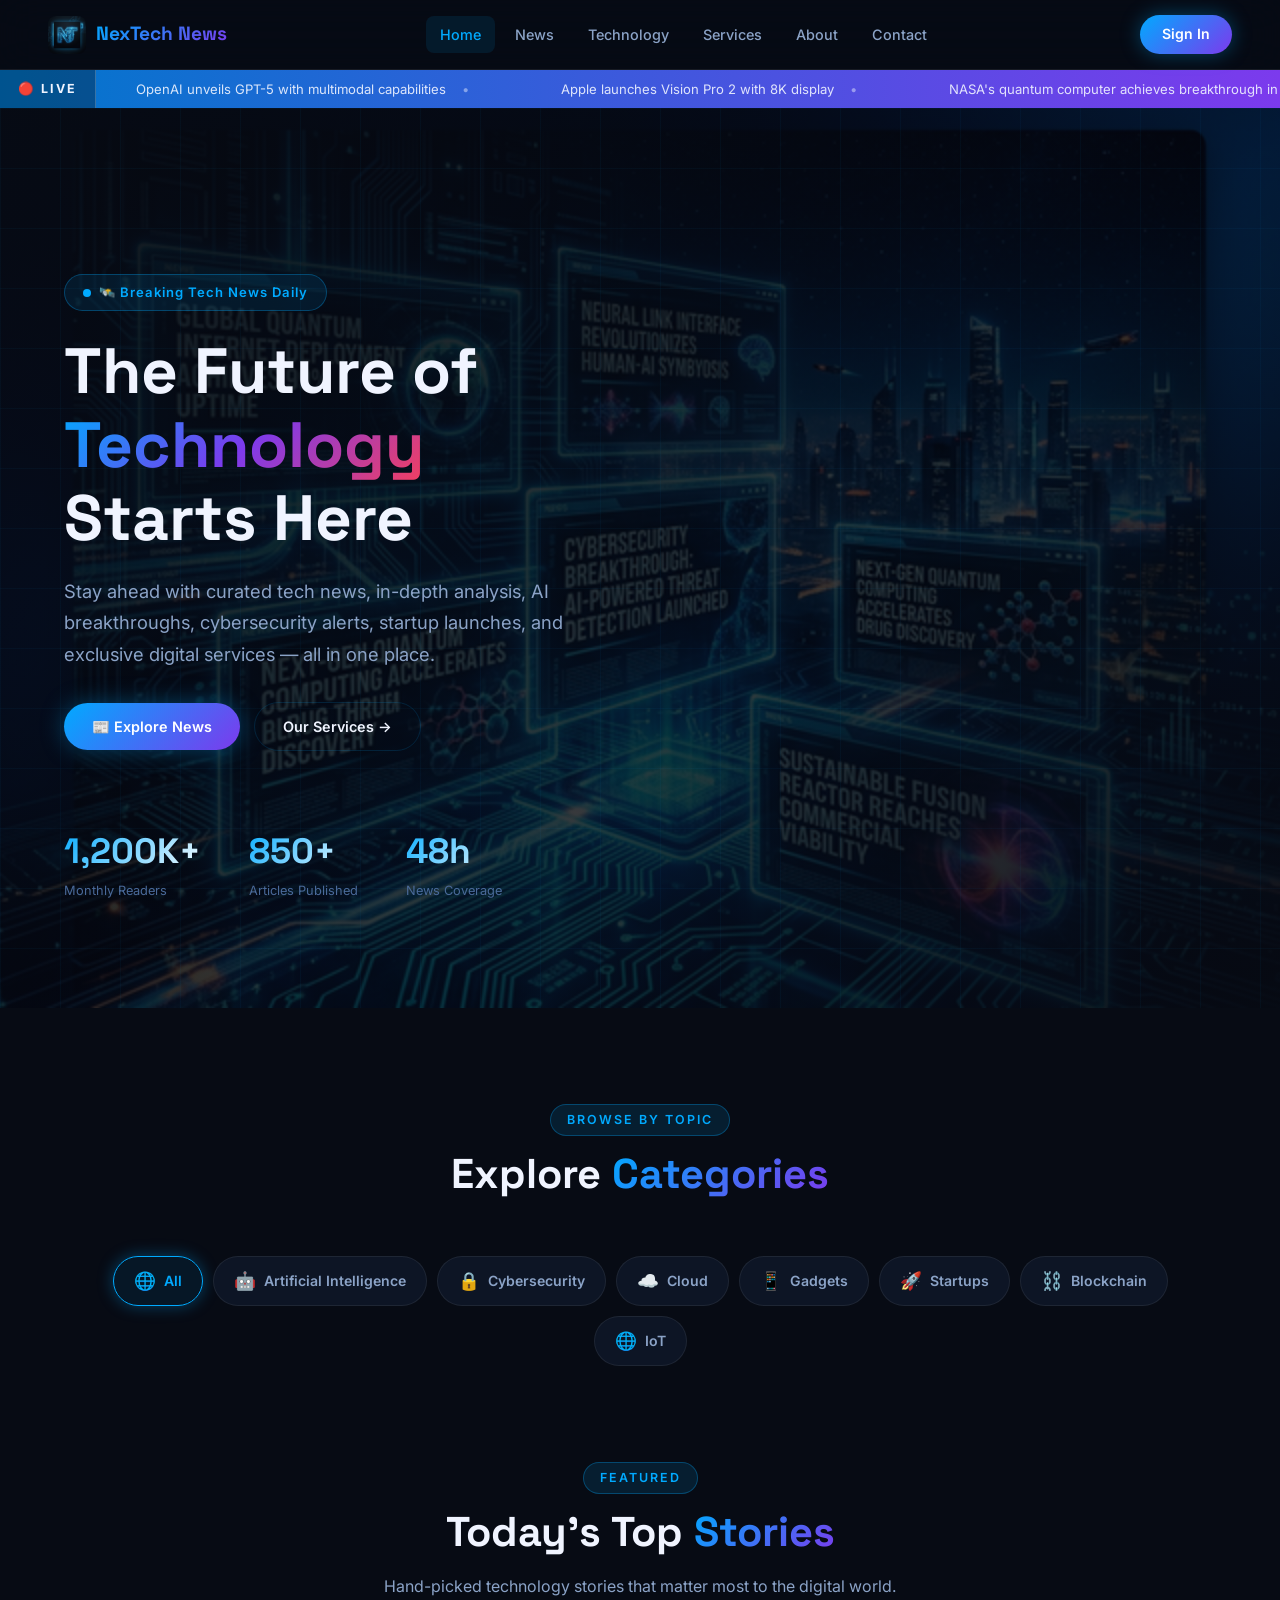
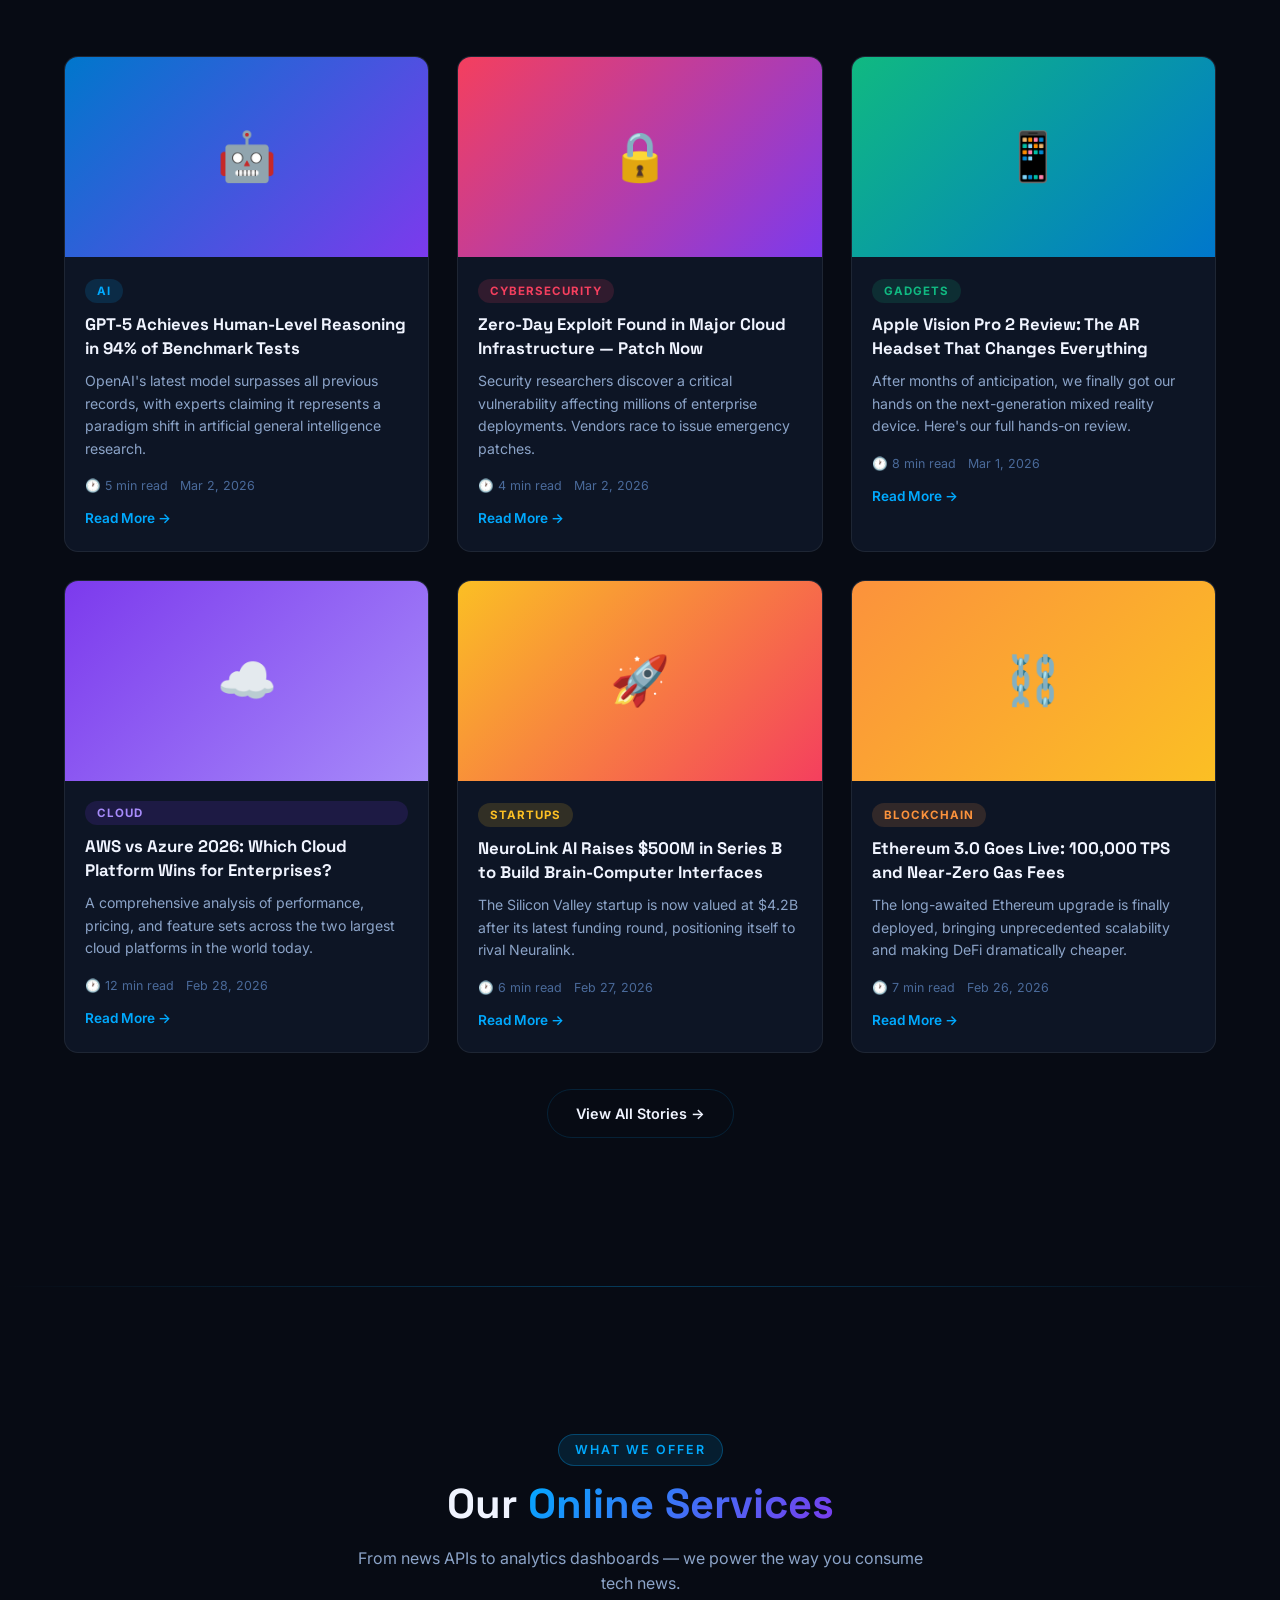
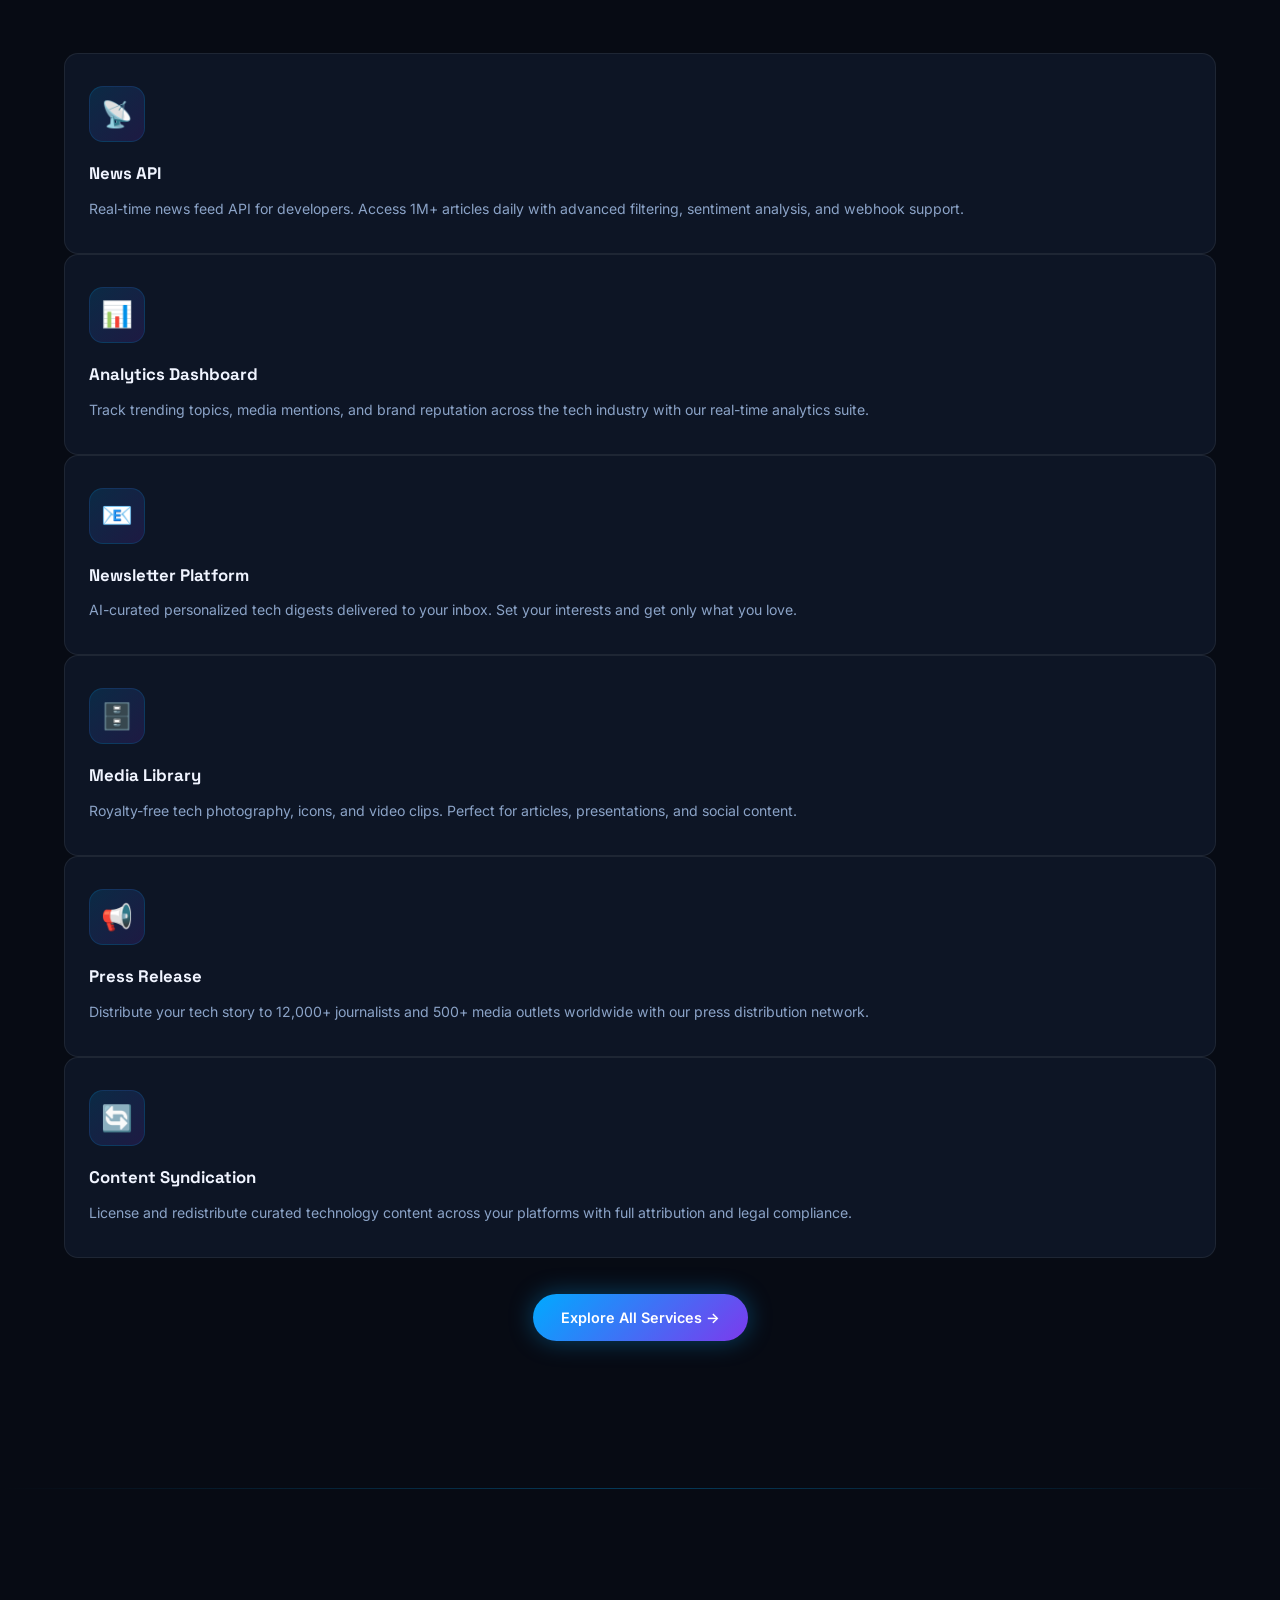
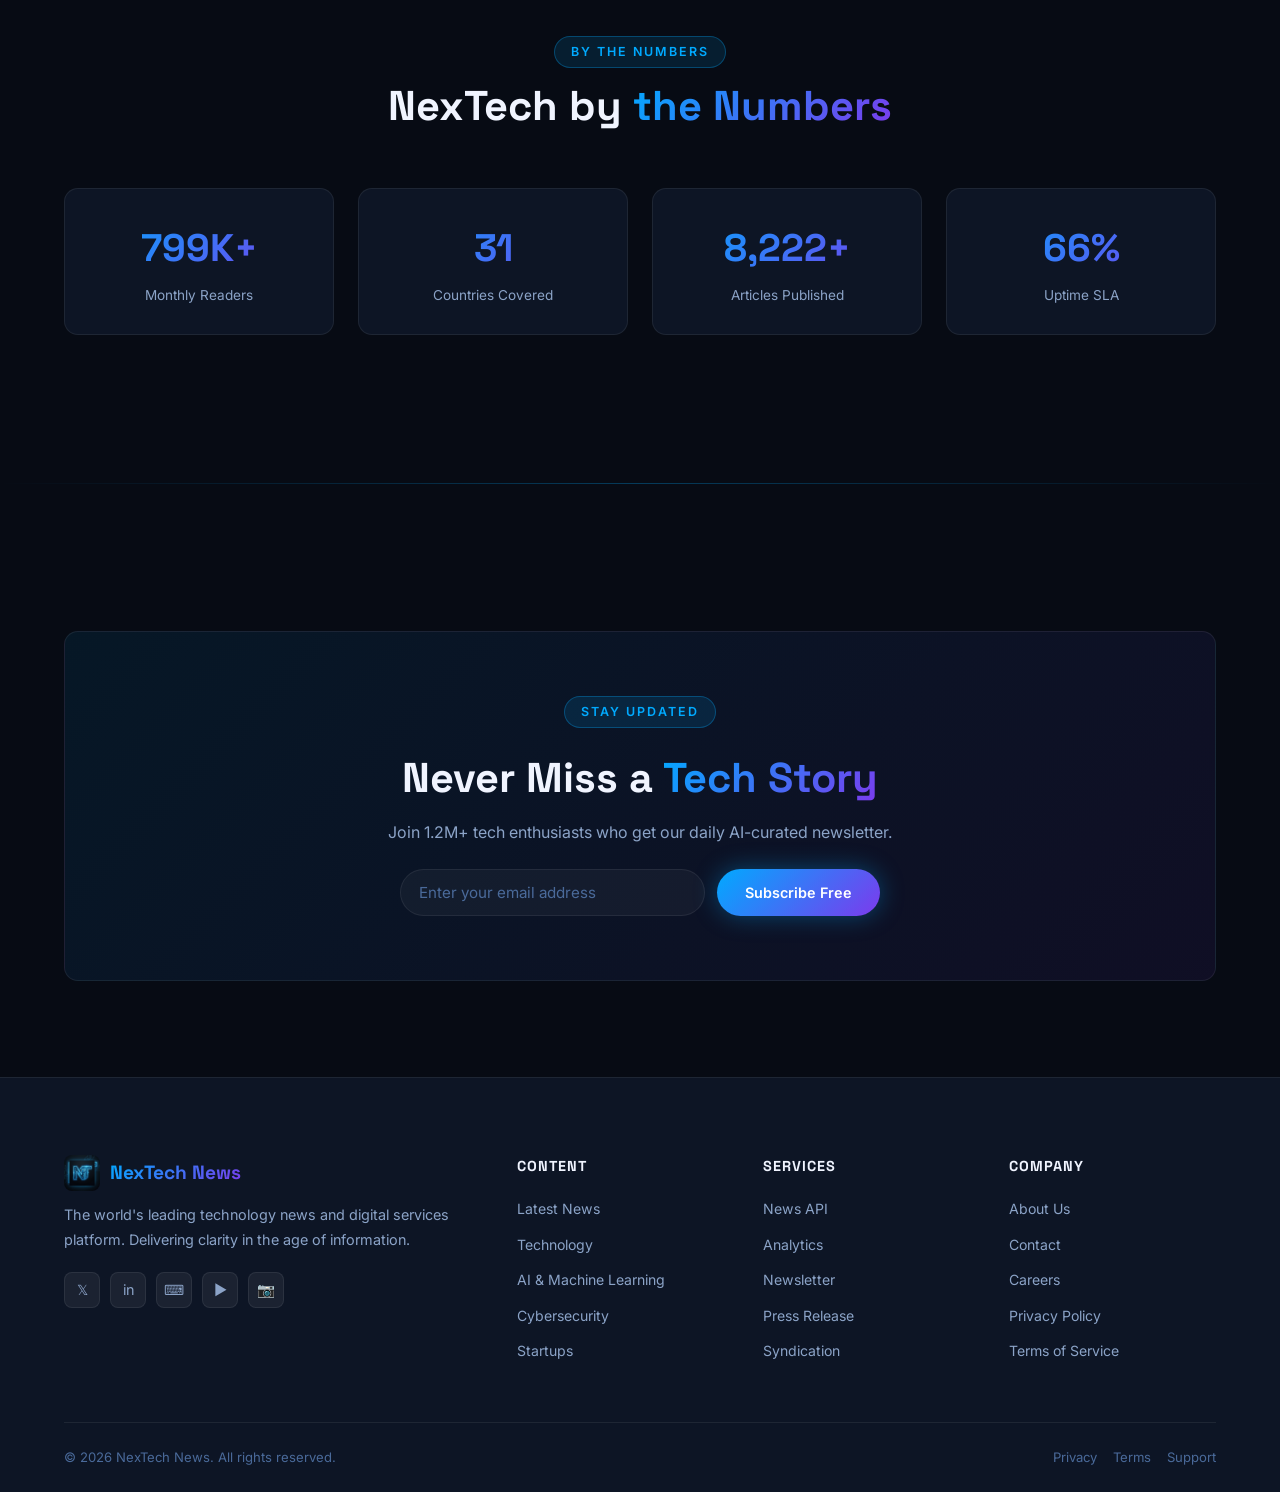
==== index.html @ 1996da51 "Add files via upload" ====
<!DOCTYPE html>
<html lang="en">
<head>
  <meta charset="UTF-8" />
  <meta name="viewport" content="width=device-width, initial-scale=1.0, minimum-scale=1.0" />
  <meta name="description" content="NexTech News - Your gateway to the latest technology news, innovations, AI, cybersecurity, gadgets & online services." />
  <title>NexTech News - Technology Online Services</title>
  <link rel="stylesheet" href="css/style.css" />
  <link rel="stylesheet" href="css/responsive.css" />
</head>
<body>

<!-- Preloader -->
<div id="preloader">
  <img src="images/logo.png" alt="NexTech" class="preloader-logo" />
  <div class="preloader-bar-wrap"><div class="preloader-bar"></div></div>
  <p class="preloader-text">Loading NexTech</p>
</div>

<!-- Navbar -->
<nav class="navbar" id="navbar">
  <a href="index.html" class="nav-logo">
    <img src="images/logo.png" alt="NexTech Logo" />
    <span class="nav-logo-text">NexTech News</span>
  </a>
  <div class="nav-links">
    <a href="index.html" class="active">Home</a>
    <a href="news.html">News</a>
    <a href="tech.html">Technology</a>
    <a href="services.html">Services</a>
    <a href="about.html">About</a>
    <a href="contact.html">Contact</a>
  </div>
  <div class="nav-actions">
    <a href="login.html" class="btn-nav-login">Sign In</a>
    <button class="nav-hamburger" id="hamburger" aria-label="Menu">
      <span></span><span></span><span></span>
    </button>
  </div>
</nav>

<!-- Mobile Nav -->
<div class="nav-mobile" id="mobileNav">
  <a href="index.html">🏠 Home</a>
  <a href="news.html">📰 News</a>
  <a href="tech.html">💻 Technology</a>
  <a href="services.html">⚙️ Services</a>
  <a href="about.html">👥 About</a>
  <a href="contact.html">✉️ Contact</a>
  <a href="login.html" class="btn-nav-login">Sign In</a>
</div>

<!-- Breaking News Ticker -->
<div class="ticker-wrap">
  <div class="ticker-label">🔴 LIVE</div>
  <div class="ticker-track">
    <span class="ticker-item">OpenAI unveils GPT-5 with multimodal capabilities <span>•</span></span>
    <span class="ticker-item">Apple launches Vision Pro 2 with 8K display <span>•</span></span>
    <span class="ticker-item">NASA's quantum computer achieves breakthrough in space navigation <span>•</span></span>
    <span class="ticker-item">Tesla announces solar-powered charging network across 50 countries <span>•</span></span>
    <span class="ticker-item">Meta's AR glasses to launch Q4 2026 — featuring real-time translation <span>•</span></span>
    <span class="ticker-item">Cybersecurity alert: Major cloud provider patches critical zero-day vulnerability <span>•</span></span>
    <span class="ticker-item">Google DeepMind's AlphaFold 3 maps 200M protein structures <span>•</span></span>
  </div>
</div>

<!-- Hero Section -->
<section class="hero">
  <div class="hero-bg"></div>
  <div class="hero-overlay"></div>
  <div class="hero-grid-lines"></div>
  <div class="hero-content">
    <div class="hero-badge">🛰️ Breaking Tech News Daily</div>
    <h1 class="hero-title">
      The Future of <span class="gradient-text">Technology</span><br/>Starts Here
    </h1>
    <p class="hero-desc">
      Stay ahead with curated tech news, in-depth analysis, AI breakthroughs, cybersecurity alerts, startup launches, and exclusive digital services — all in one place.
    </p>
    <div class="hero-actions">
      <a href="news.html" class="btn btn-primary">📰 Explore News</a>
      <a href="services.html" class="btn btn-outline">Our Services →</a>
    </div>
    <div class="hero-stats">
      <div class="hero-stat">
        <div class="hero-stat-num" data-count="1200" data-suffix="K+">0</div>
        <div class="hero-stat-label">Monthly Readers</div>
      </div>
      <div class="hero-stat">
        <div class="hero-stat-num" data-count="850" data-suffix="+">0</div>
        <div class="hero-stat-label">Articles Published</div>
      </div>
      <div class="hero-stat">
        <div class="hero-stat-num" data-count="48" data-suffix="h">0</div>
        <div class="hero-stat-label">News Coverage</div>
      </div>
    </div>
  </div>
</section>

<!-- Categories -->
<section class="section" style="padding-bottom:0">
  <div class="section-header reveal">
    <span class="section-tag">Browse by Topic</span>
    <h2 class="section-title">Explore <span>Categories</span></h2>
  </div>
  <div class="categories-wrap reveal">
    <div class="cat-pill active" data-cat="all"><span class="cat-pill-icon">🌐</span> All</div>
    <div class="cat-pill" data-cat="ai"><span class="cat-pill-icon">🤖</span> Artificial Intelligence</div>
    <div class="cat-pill" data-cat="security"><span class="cat-pill-icon">🔒</span> Cybersecurity</div>
    <div class="cat-pill" data-cat="cloud"><span class="cat-pill-icon">☁️</span> Cloud</div>
    <div class="cat-pill" data-cat="gadgets"><span class="cat-pill-icon">📱</span> Gadgets</div>
    <div class="cat-pill" data-cat="startups"><span class="cat-pill-icon">🚀</span> Startups</div>
    <div class="cat-pill" data-cat="blockchain"><span class="cat-pill-icon">⛓️</span> Blockchain</div>
    <div class="cat-pill" data-cat="iot"><span class="cat-pill-icon">🌐</span> IoT</div>
  </div>
</section>

<!-- Featured News -->
<section class="section">
  <div class="section-header reveal">
    <span class="section-tag">Featured</span>
    <h2 class="section-title">Today's Top <span>Stories</span></h2>
    <p class="section-desc">Hand-picked technology stories that matter most to the digital world.</p>
  </div>
  <div class="grid-3 cards-grid">
    <!-- Card 1 -->
    <article class="card reveal card-item" data-category="ai">
      <div class="card-img-wrap">
        <div class="card-img" style="background: linear-gradient(135deg,#0077cc,#7c3aed); display:flex; align-items:center; justify-content:center; font-size:3rem;">🤖</div>
      </div>
      <div class="card-body">
        <span class="card-tag tag-ai">AI</span>
        <h3 class="card-title">GPT-5 Achieves Human-Level Reasoning in 94% of Benchmark Tests</h3>
        <p class="card-excerpt">OpenAI's latest model surpasses all previous records, with experts claiming it represents a paradigm shift in artificial general intelligence research.</p>
        <div class="card-meta">
          <span>🕐 5 min read</span>
          <span>Mar 2, 2026</span>
        </div>
        <a href="article.html" class="card-read-more">Read More →</a>
      </div>
    </article>
    <!-- Card 2 -->
    <article class="card reveal card-item" data-category="security">
      <div class="card-img-wrap">
        <div class="card-img" style="background: linear-gradient(135deg,#f43f5e,#7c3aed); display:flex; align-items:center; justify-content:center; font-size:3rem;">🔒</div>
      </div>
      <div class="card-body">
        <span class="card-tag tag-security">Cybersecurity</span>
        <h3 class="card-title">Zero-Day Exploit Found in Major Cloud Infrastructure — Patch Now</h3>
        <p class="card-excerpt">Security researchers discover a critical vulnerability affecting millions of enterprise deployments. Vendors race to issue emergency patches.</p>
        <div class="card-meta">
          <span>🕐 4 min read</span>
          <span>Mar 2, 2026</span>
        </div>
        <a href="article.html" class="card-read-more">Read More →</a>
      </div>
    </article>
    <!-- Card 3 -->
    <article class="card reveal card-item" data-category="gadgets">
      <div class="card-img-wrap">
        <div class="card-img" style="background: linear-gradient(135deg,#10b981,#0077cc); display:flex; align-items:center; justify-content:center; font-size:3rem;">📱</div>
      </div>
      <div class="card-body">
        <span class="card-tag tag-gadgets">Gadgets</span>
        <h3 class="card-title">Apple Vision Pro 2 Review: The AR Headset That Changes Everything</h3>
        <p class="card-excerpt">After months of anticipation, we finally got our hands on the next-generation mixed reality device. Here's our full hands-on review.</p>
        <div class="card-meta">
          <span>🕐 8 min read</span>
          <span>Mar 1, 2026</span>
        </div>
        <a href="article.html" class="card-read-more">Read More →</a>
      </div>
    </article>
    <!-- Card 4 -->
    <article class="card reveal card-item" data-category="cloud">
      <div class="card-img-wrap">
        <div class="card-img" style="background: linear-gradient(135deg,#7c3aed,#a78bfa); display:flex; align-items:center; justify-content:center; font-size:3rem;">☁️</div>
      </div>
      <div class="card-body">
        <span class="card-tag tag-cloud">Cloud</span>
        <h3 class="card-title">AWS vs Azure 2026: Which Cloud Platform Wins for Enterprises?</h3>
        <p class="card-excerpt">A comprehensive analysis of performance, pricing, and feature sets across the two largest cloud platforms in the world today.</p>
        <div class="card-meta">
          <span>🕐 12 min read</span>
          <span>Feb 28, 2026</span>
        </div>
        <a href="article.html" class="card-read-more">Read More →</a>
      </div>
    </article>
    <!-- Card 5 -->
    <article class="card reveal card-item" data-category="startups">
      <div class="card-img-wrap">
        <div class="card-img" style="background: linear-gradient(135deg,#fbbf24,#f43f5e); display:flex; align-items:center; justify-content:center; font-size:3rem;">🚀</div>
      </div>
      <div class="card-body">
        <span class="card-tag tag-startups">Startups</span>
        <h3 class="card-title">NeuroLink AI Raises $500M in Series B to Build Brain-Computer Interfaces</h3>
        <p class="card-excerpt">The Silicon Valley startup is now valued at $4.2B after its latest funding round, positioning itself to rival Neuralink.</p>
        <div class="card-meta">
          <span>🕐 6 min read</span>
          <span>Feb 27, 2026</span>
        </div>
        <a href="article.html" class="card-read-more">Read More →</a>
      </div>
    </article>
    <!-- Card 6 -->
    <article class="card reveal card-item" data-category="blockchain">
      <div class="card-img-wrap">
        <div class="card-img" style="background: linear-gradient(135deg,#fb923c,#fbbf24); display:flex; align-items:center; justify-content:center; font-size:3rem;">⛓️</div>
      </div>
      <div class="card-body">
        <span class="card-tag tag-blockchain">Blockchain</span>
        <h3 class="card-title">Ethereum 3.0 Goes Live: 100,000 TPS and Near-Zero Gas Fees</h3>
        <p class="card-excerpt">The long-awaited Ethereum upgrade is finally deployed, bringing unprecedented scalability and making DeFi dramatically cheaper.</p>
        <div class="card-meta">
          <span>🕐 7 min read</span>
          <span>Feb 26, 2026</span>
        </div>
        <a href="article.html" class="card-read-more">Read More →</a>
      </div>
    </article>
  </div>
  <div class="text-center" style="margin-top:36px">
    <a href="news.html" class="btn btn-outline">View All Stories →</a>
  </div>
</section>

<div class="divider"></div>

<!-- Services Preview -->
<section class="section">
  <div class="section-header reveal">
    <span class="section-tag">What We Offer</span>
    <h2 class="section-title">Our <span>Online Services</span></h2>
    <p class="section-desc">From news APIs to analytics dashboards — we power the way you consume tech news.</p>
  </div>
  <div class="services-grid">
    <div class="service-card reveal">
      <div class="service-icon">📡</div>
      <h3 class="service-title">News API</h3>
      <p class="service-desc">Real-time news feed API for developers. Access 1M+ articles daily with advanced filtering, sentiment analysis, and webhook support.</p>
    </div>
    <div class="service-card reveal">
      <div class="service-icon">📊</div>
      <h3 class="service-title">Analytics Dashboard</h3>
      <p class="service-desc">Track trending topics, media mentions, and brand reputation across the tech industry with our real-time analytics suite.</p>
    </div>
    <div class="service-card reveal">
      <div class="service-icon">📧</div>
      <h3 class="service-title">Newsletter Platform</h3>
      <p class="service-desc">AI-curated personalized tech digests delivered to your inbox. Set your interests and get only what you love.</p>
    </div>
    <div class="service-card reveal">
      <div class="service-icon">🗄️</div>
      <h3 class="service-title">Media Library</h3>
      <p class="service-desc">Royalty-free tech photography, icons, and video clips. Perfect for articles, presentations, and social content.</p>
    </div>
    <div class="service-card reveal">
      <div class="service-icon">📢</div>
      <h3 class="service-title">Press Release</h3>
      <p class="service-desc">Distribute your tech story to 12,000+ journalists and 500+ media outlets worldwide with our press distribution network.</p>
    </div>
    <div class="service-card reveal">
      <div class="service-icon">🔄</div>
      <h3 class="service-title">Content Syndication</h3>
      <p class="service-desc">License and redistribute curated technology content across your platforms with full attribution and legal compliance.</p>
    </div>
  </div>
  <div class="text-center" style="margin-top:36px">
    <a href="services.html" class="btn btn-primary">Explore All Services →</a>
  </div>
</section>

<div class="divider"></div>

<!-- Stats Section -->
<section class="section">
  <div class="section-header reveal">
    <span class="section-tag">By the Numbers</span>
    <h2 class="section-title">NexTech by <span>the Numbers</span></h2>
  </div>
  <div class="stats-grid">
    <div class="stat-card reveal">
      <div class="stat-num text-gradient" data-count="1200" data-suffix="K+">0</div>
      <div class="stat-label">Monthly Readers</div>
    </div>
    <div class="stat-card reveal">
      <div class="stat-num text-gradient" data-count="48" data-suffix="">0</div>
      <div class="stat-label">Countries Covered</div>
    </div>
    <div class="stat-card reveal">
      <div class="stat-num text-gradient" data-count="12500" data-suffix="+">0</div>
      <div class="stat-label">Articles Published</div>
    </div>
    <div class="stat-card reveal">
      <div class="stat-num text-gradient" data-count="99" data-suffix="%">0</div>
      <div class="stat-label">Uptime SLA</div>
    </div>
  </div>
</section>

<div class="divider"></div>

<!-- Newsletter -->
<section class="section">
  <div class="newsletter-section reveal">
    <span class="section-tag">Stay Updated</span>
    <h2 class="section-title" style="margin-top:12px">Never Miss a <span>Tech Story</span></h2>
    <p class="section-desc">Join 1.2M+ tech enthusiasts who get our daily AI-curated newsletter.</p>
    <form class="newsletter-form" id="newsletterForm">
      <input type="email" class="form-input" placeholder="Enter your email address" required />
      <button type="submit" class="btn btn-primary">Subscribe Free</button>
    </form>
  </div>
</section>

<!-- Footer -->
<footer class="footer">
  <div class="footer-top">
    <div class="footer-brand">
      <a href="index.html" class="nav-logo" style="margin-bottom:0">
        <img src="images/logo.png" alt="NexTech" style="width:36px;height:36px;border-radius:8px" />
        <span class="nav-logo-text">NexTech News</span>
      </a>
      <p>The world's leading technology news and digital services platform. Delivering clarity in the age of information.</p>
      <div class="footer-social">
        <a href="404.html" class="social-icon" title="Twitter">𝕏</a>
        <a href="404.html" class="social-icon" title="LinkedIn">in</a>
        <a href="404.html" class="social-icon" title="GitHub">⌨</a>
        <a href="404.html" class="social-icon" title="YouTube">▶</a>
        <a href="404.html" class="social-icon" title="Instagram">📷</a>
      </div>
    </div>
    <div class="footer-col">
      <h4>Content</h4>
      <ul>
        <li><a href="news.html">Latest News</a></li>
        <li><a href="tech.html">Technology</a></li>
        <li><a href="article.html">AI & Machine Learning</a></li>
        <li><a href="news.html">Cybersecurity</a></li>
        <li><a href="news.html">Startups</a></li>
      </ul>
    </div>
    <div class="footer-col">
      <h4>Services</h4>
      <ul>
        <li><a href="services.html">News API</a></li>
        <li><a href="services.html">Analytics</a></li>
        <li><a href="services.html">Newsletter</a></li>
        <li><a href="services.html">Press Release</a></li>
        <li><a href="services.html">Syndication</a></li>
      </ul>
    </div>
    <div class="footer-col">
      <h4>Company</h4>
      <ul>
        <li><a href="about.html">About Us</a></li>
        <li><a href="contact.html">Contact</a></li>
        <li><a href="404.html">Careers</a></li>
        <li><a href="404.html">Privacy Policy</a></li>
        <li><a href="404.html">Terms of Service</a></li>
      </ul>
    </div>
  </div>
  <div class="footer-bottom">
    <p>© 2026 NexTech News. All rights reserved.</p>
    <div style="display:flex;gap:16px">
      <a href="404.html">Privacy</a>
      <a href="404.html">Terms</a>
      <a href="contact.html">Support</a>
    </div>
  </div>
</footer>

<!-- Scroll to Top -->
<button id="scrollTop" aria-label="Scroll to top">↑</button>

<script src="js/main.js"></script>
</body>
</html>
---- css/style.css ----
/* =========================================
   NEWS TECHNOLOGY - Global Styles
   ========================================= */

/* Google Fonts */
@import url('https://fonts.googleapis.com/css2?family=Inter:wght@300;400;500;600;700;800;900&family=Space+Grotesk:wght@400;500;600;700&display=swap');

/* ---- CSS Variables ---- */
:root {
  --primary: #0af;
  --primary-dark: #0077cc;
  --primary-glow: rgba(0, 170, 255, 0.35);
  --secondary: #7c3aed;
  --accent: #f43f5e;
  --accent2: #10b981;
  --bg-dark: #070b14;
  --bg-card: #0d1525;
  --bg-card2: #111827;
  --border: rgba(0, 170, 255, 0.15);
  --border2: rgba(255,255,255,0.07);
  --text-primary: #f0f4ff;
  --text-secondary: #8ba3c7;
  --text-muted: #4a6a9a;
  --nav-h: 70px;
  --radius: 14px;
  --radius-sm: 8px;
  --shadow: 0 8px 32px rgba(0,0,0,0.5);
  --shadow-glow: 0 0 30px rgba(0,170,255,0.2);
  --transition: all 0.3s cubic-bezier(0.4,0,0.2,1);
  --font-main: 'Inter', sans-serif;
  --font-display: 'Space Grotesk', sans-serif;
}

/* ---- Reset & Base ---- */
*, *::before, *::after { box-sizing: border-box; margin: 0; padding: 0; }
html { scroll-behavior: smooth; font-size: 16px; }
body {
  font-family: var(--font-main);
  background: var(--bg-dark);
  color: var(--text-primary);
  line-height: 1.6;
  overflow-x: hidden;
  min-width: 320px;
}
a { color: inherit; text-decoration: none; transition: var(--transition); }
img { max-width: 100%; display: block; }
ul { list-style: none; }
button { cursor: pointer; font-family: var(--font-main); border: none; outline: none; }
input, textarea, select { font-family: var(--font-main); outline: none; }

/* ---- Preloader ---- */
#preloader {
  position: fixed; inset: 0; z-index: 9999;
  background: var(--bg-dark);
  display: flex; flex-direction: column; align-items: center; justify-content: center;
  transition: opacity 0.6s ease, visibility 0.6s ease;
}
#preloader.hidden { opacity: 0; visibility: hidden; pointer-events: none; }
.preloader-logo {
  width: 80px; height: 80px;
  margin-bottom: 24px;
  animation: preloaderPulse 1.4s ease-in-out infinite;
}
.preloader-bar-wrap {
  width: 200px; height: 3px;
  background: var(--border2);
  border-radius: 99px; overflow: hidden;
}
.preloader-bar {
  height: 100%; width: 0%;
  background: linear-gradient(90deg, var(--primary), var(--secondary));
  border-radius: 99px;
  animation: preloaderFill 1.8s ease forwards;
}
.preloader-text {
  margin-top: 16px;
  font-family: var(--font-display);
  font-size: 13px; letter-spacing: 4px;
  color: var(--text-muted);
  text-transform: uppercase;
  animation: blink 1.2s ease infinite;
}
@keyframes preloaderPulse {
  0%,100% { transform: scale(1); filter: drop-shadow(0 0 12px var(--primary)); }
  50% { transform: scale(1.08); filter: drop-shadow(0 0 28px var(--primary)); }
}
@keyframes preloaderFill {
  0% { width: 0%; } 80% { width: 100%; } 100% { width: 100%; }
}
@keyframes blink {
  0%,100% { opacity: 0.4; } 50% { opacity: 1; }
}

/* ---- Scrollbar ---- */
::-webkit-scrollbar { width: 6px; }
::-webkit-scrollbar-track { background: var(--bg-dark); }
::-webkit-scrollbar-thumb { background: var(--primary-dark); border-radius: 99px; }

/* ---- Navbar ---- */
.navbar {
  position: fixed; top: 0; left: 0; right: 0;
  height: var(--nav-h);
  display: flex; align-items: center; justify-content: space-between;
  padding: 0 clamp(16px, 4vw, 48px);
  z-index: 999;
  background: rgba(7,11,20,0.85);
  backdrop-filter: blur(20px);
  border-bottom: 1px solid var(--border2);
  transition: var(--transition);
}
.navbar.scrolled {
  background: rgba(7,11,20,0.97);
  box-shadow: 0 4px 32px rgba(0,0,0,0.5);
}
.nav-logo { display: flex; align-items: center; gap: 10px; }
.nav-logo img { width: 38px; height: 38px; border-radius: 8px; }
.nav-logo-text {
  font-family: var(--font-display);
  font-size: 1.2rem; font-weight: 700;
  background: linear-gradient(135deg, var(--primary), var(--secondary));
  -webkit-background-clip: text; -webkit-text-fill-color: transparent;
  background-clip: text;
}
.nav-links { display: flex; align-items: center; gap: 6px; }
.nav-links a {
  padding: 7px 14px;
  border-radius: var(--radius-sm);
  font-size: 0.9rem; font-weight: 500;
  color: var(--text-secondary);
  transition: var(--transition);
}
.nav-links a:hover, .nav-links a.active {
  color: var(--text-primary);
  background: rgba(0,170,255,0.1);
}
.nav-links a.active { color: var(--primary); }
.nav-actions { display: flex; align-items: center; gap: 10px; }
.btn-nav-login {
  padding: 8px 22px;
  background: linear-gradient(135deg, var(--primary), var(--secondary));
  color: #fff; border-radius: 99px;
  font-size: 0.88rem; font-weight: 600;
  transition: var(--transition);
  box-shadow: 0 0 20px var(--primary-glow);
}
.btn-nav-login:hover { transform: translateY(-2px); box-shadow: 0 4px 24px var(--primary-glow); }
.nav-hamburger {
  display: none; flex-direction: column; gap: 5px;
  background: none; padding: 6px;
  border-radius: 8px; transition: var(--transition);
}
.nav-hamburger span {
  display: block; width: 24px; height: 2px;
  background: var(--text-primary);
  border-radius: 99px; transition: var(--transition);
}
.nav-hamburger.open span:nth-child(1) { transform: translateY(7px) rotate(45deg); }
.nav-hamburger.open span:nth-child(2) { opacity: 0; transform: scaleX(0); }
.nav-hamburger.open span:nth-child(3) { transform: translateY(-7px) rotate(-45deg); }
.nav-mobile {
  display: none; position: fixed;
  top: var(--nav-h); left: 0; right: 0;
  background: rgba(7,11,20,0.98);
  backdrop-filter: blur(20px);
  padding: 20px clamp(16px, 4vw, 32px) 28px;
  border-bottom: 1px solid var(--border2);
  z-index: 998;
  flex-direction: column; gap: 4px;
  transform: translateY(-20px); opacity: 0;
  transition: var(--transition);
}
.nav-mobile.open { display: flex; transform: translateY(0); opacity: 1; }
.nav-mobile a {
  padding: 12px 14px;
  border-radius: var(--radius-sm);
  color: var(--text-secondary); font-weight: 500;
  transition: var(--transition);
}
.nav-mobile a:hover { color: var(--primary); background: rgba(0,170,255,0.08); }
.nav-mobile .btn-nav-login {
  display: inline-block; margin-top: 8px;
  text-align: center; padding: 12px;
}

/* ---- Breaking News Ticker ---- */
.ticker-wrap {
  margin-top: var(--nav-h);
  background: linear-gradient(90deg, var(--primary-dark), var(--secondary));
  overflow: hidden; display: flex; align-items: center; height: 38px;
}
.ticker-label {
  white-space: nowrap; padding: 0 18px;
  font-size: 0.78rem; font-weight: 700;
  letter-spacing: 2px; text-transform: uppercase;
  background: rgba(0,0,0,0.3);
  height: 100%; display: flex; align-items: center;
  border-right: 1px solid rgba(255,255,255,0.2);
}
.ticker-track {
  display: flex; align-items: center;
  animation: tickerScroll 40s linear infinite;
  white-space: nowrap;
}
.ticker-track:hover { animation-play-state: paused; }
.ticker-item {
  font-size: 0.82rem; padding: 0 40px;
  opacity: 0.9;
}
.ticker-item span { opacity: 0.5; margin: 0 12px; }
@keyframes tickerScroll {
  from { transform: translateX(100vw); }
  to { transform: translateX(-100%); }
}

/* ---- Sections ---- */
.section { padding: clamp(48px, 8vw, 96px) clamp(16px, 5vw, 80px); }
.section-header { text-align: center; margin-bottom: clamp(32px, 5vw, 56px); }
.section-tag {
  display: inline-block; padding: 5px 16px;
  background: rgba(0,170,255,0.12);
  border: 1px solid rgba(0,170,255,0.3);
  border-radius: 99px; font-size: 0.78rem;
  font-weight: 600; letter-spacing: 2px;
  text-transform: uppercase; color: var(--primary);
  margin-bottom: 12px;
}
.section-title {
  font-family: var(--font-display);
  font-size: clamp(1.6rem, 4vw, 2.6rem);
  font-weight: 700;
  line-height: 1.25;
  margin-bottom: 16px;
}
.section-title span {
  background: linear-gradient(135deg, var(--primary), var(--secondary));
  -webkit-background-clip: text; -webkit-text-fill-color: transparent;
  background-clip: text;
}
.section-desc { font-size: 1rem; color: var(--text-secondary); max-width: 600px; margin: 0 auto; }

/* ---- Cards ---- */
.card {
  background: var(--bg-card);
  border: 1px solid var(--border2);
  border-radius: var(--radius);
  overflow: hidden;
  transition: var(--transition);
  position: relative;
}
.card:hover {
  border-color: var(--border);
  transform: translateY(-4px);
  box-shadow: var(--shadow), var(--shadow-glow);
}
.card-img { width: 100%; height: 200px; object-fit: cover; transition: var(--transition); }
.card:hover .card-img { transform: scale(1.04); }
.card-img-wrap { overflow: hidden; }
.card-body { padding: 20px; }
.card-tag {
  display: inline-block; padding: 3px 12px;
  border-radius: 99px; font-size: 0.72rem;
  font-weight: 700; text-transform: uppercase; letter-spacing: 1px;
  margin-bottom: 10px;
}
.tag-ai { background: rgba(0,170,255,0.15); color: var(--primary); }
.tag-security { background: rgba(244,63,94,0.15); color: var(--accent); }
.tag-cloud { background: rgba(124,58,237,0.15); color: #a78bfa; }
.tag-gadgets { background: rgba(16,185,129,0.15); color: var(--accent2); }
.tag-startups { background: rgba(251,191,36,0.15); color: #fbbf24; }
.tag-blockchain { background: rgba(251,146,60,0.15); color: #fb923c; }
.tag-iot { background: rgba(34,211,238,0.15); color: #22d3ee; }
.card-title {
  font-family: var(--font-display);
  font-size: 1.05rem; font-weight: 700;
  line-height: 1.4; margin-bottom: 10px;
  color: var(--text-primary);
  transition: var(--transition);
}
.card:hover .card-title { color: var(--primary); }
.card-excerpt { font-size: 0.88rem; color: var(--text-secondary); line-height: 1.6; margin-bottom: 16px; }
.card-meta { display: flex; align-items: center; gap: 12px; font-size: 0.78rem; color: var(--text-muted); }
.card-meta img { width: 26px; height: 26px; border-radius: 50%; object-fit: cover; }
.card-read-more {
  display: inline-flex; align-items: center; gap: 6px;
  color: var(--primary); font-size: 0.85rem; font-weight: 600;
  margin-top: 12px; transition: var(--transition);
}
.card-read-more:hover { gap: 10px; }
.card-read-more svg { transition: var(--transition); }

/* ---- Grid Layouts ---- */
.grid-3 { display: grid; grid-template-columns: repeat(3, 1fr); gap: clamp(16px, 2.5vw, 28px); }
.grid-4 { display: grid; grid-template-columns: repeat(4, 1fr); gap: clamp(14px, 2vw, 24px); }
.grid-2 { display: grid; grid-template-columns: repeat(2, 1fr); gap: clamp(16px, 2.5vw, 28px); }

/* ---- Buttons ---- */
.btn {
  display: inline-flex; align-items: center; gap: 8px;
  padding: 12px 28px; border-radius: 99px;
  font-size: 0.9rem; font-weight: 600;
  transition: var(--transition);
}
.btn-primary {
  background: linear-gradient(135deg, var(--primary), var(--secondary));
  color: #fff;
  box-shadow: 0 0 24px var(--primary-glow);
}
.btn-primary:hover { transform: translateY(-3px); box-shadow: 0 6px 32px var(--primary-glow); }
.btn-outline {
  border: 1px solid var(--border);
  color: var(--text-primary);
  background: transparent;
}
.btn-outline:hover { background: rgba(0,170,255,0.08); border-color: var(--primary); }
.btn-ghost { color: var(--primary); background: transparent; padding: 8px 0; }
.btn-ghost:hover { gap: 12px; }

/* ---- Forms ---- */
.form-group { margin-bottom: 20px; position: relative; }
.form-label {
  display: block; font-size: 0.85rem; font-weight: 600;
  color: var(--text-secondary); margin-bottom: 8px;
}
.form-input {
  width: 100%; padding: 13px 18px;
  background: rgba(255,255,255,0.04);
  border: 1px solid var(--border2);
  border-radius: var(--radius-sm);
  color: var(--text-primary); font-size: 0.95rem;
  transition: var(--transition);
}
.form-input:focus {
  border-color: var(--primary);
  background: rgba(0,170,255,0.05);
  box-shadow: 0 0 0 3px var(--primary-glow);
}
.form-input::placeholder { color: var(--text-muted); }
.form-icon { position: relative; }
.form-icon .form-input { padding-left: 44px; }
.form-icon-el {
  position: absolute; left: 14px; top: 50%; transform: translateY(-50%);
  color: var(--text-muted); pointer-events: none;
}

/* ---- Hero ---- */
.hero {
  position: relative; min-height: 100vh;
  display: flex; align-items: center;
  padding: clamp(100px,15vw,160px) clamp(16px,5vw,80px) clamp(60px,8vw,100px);
  overflow: hidden;
}
.hero-bg {
  position: absolute; inset: 0;
  background-image: url('../images/hero_bg.png');
  background-size: cover; background-position: center;
  filter: brightness(0.35) saturate(1.3);
  z-index: 0;
}
.hero-overlay {
  position: absolute; inset: 0; z-index: 1;
  background: linear-gradient(135deg, rgba(7,11,20,0.9) 0%, rgba(7,11,20,0.4) 60%, rgba(7,11,20,0.9) 100%);
}
.hero-grid-lines {
  position: absolute; inset: 0; z-index: 1;
  background-image:
    linear-gradient(rgba(0,170,255,0.04) 1px, transparent 1px),
    linear-gradient(90deg, rgba(0,170,255,0.04) 1px, transparent 1px);
  background-size: 60px 60px;
}
.hero-content { position: relative; z-index: 2; max-width: 720px; }
.hero-badge {
  display: inline-flex; align-items: center; gap: 8px;
  padding: 7px 18px; margin-bottom: 24px;
  background: rgba(0,170,255,0.1);
  border: 1px solid rgba(0,170,255,0.3);
  border-radius: 99px; font-size: 0.82rem; font-weight: 600;
  color: var(--primary); letter-spacing: 1px;
}
.hero-badge::before {
  content: ''; display: block; width: 8px; height: 8px;
  background: var(--primary); border-radius: 50%;
  animation: livePulse 1.5s ease infinite;
}
@keyframes livePulse {
  0%,100% { transform: scale(1); opacity: 1; }
  50% { transform: scale(1.5); opacity: 0.6; }
}
.hero-title {
  font-family: var(--font-display);
  font-size: clamp(2rem, 6vw, 4rem);
  font-weight: 800; line-height: 1.15;
  margin-bottom: 20px;
}
.hero-title .gradient-text {
  background: linear-gradient(135deg, var(--primary), var(--secondary), var(--accent));
  -webkit-background-clip: text; -webkit-text-fill-color: transparent;
  background-clip: text;
}
.hero-desc {
  font-size: clamp(0.95rem, 2vw, 1.15rem);
  color: var(--text-secondary); line-height: 1.7;
  margin-bottom: 32px; max-width: 560px;
}
.hero-actions { display: flex; align-items: center; gap: 14px; flex-wrap: wrap; }
.hero-stats {
  display: flex; gap: clamp(20px, 4vw, 48px);
  margin-top: clamp(40px, 6vw, 72px);
  flex-wrap: wrap;
}
.hero-stat-num {
  font-family: var(--font-display);
  font-size: clamp(1.5rem, 3vw, 2.2rem);
  font-weight: 800;
  background: linear-gradient(135deg, var(--primary), #fff);
  -webkit-background-clip: text; -webkit-text-fill-color: transparent;
  background-clip: text;
}
.hero-stat-label { font-size: 0.8rem; color: var(--text-muted); margin-top: 2px; }

/* ---- Category Pills ---- */
.categories-wrap { display: flex; gap: 10px; flex-wrap: wrap; justify-content: center; }
.cat-pill {
  display: flex; align-items: center; gap: 8px;
  padding: 10px 20px;
  background: var(--bg-card);
  border: 1px solid var(--border2);
  border-radius: 99px;
  font-size: 0.88rem; font-weight: 600;
  color: var(--text-secondary);
  transition: var(--transition); cursor: pointer;
}
.cat-pill:hover, .cat-pill.active {
  border-color: var(--primary);
  color: var(--primary);
  background: rgba(0,170,255,0.08);
  box-shadow: 0 0 16px var(--primary-glow);
}
.cat-pill-icon { font-size: 1.1rem; }

/* ---- Newsletter ---- */
.newsletter-section {
  background: linear-gradient(135deg, rgba(0,170,255,0.08), rgba(124,58,237,0.08));
  border: 1px solid var(--border2);
  border-radius: var(--radius);
  padding: clamp(32px, 5vw, 64px);
  text-align: center;
}
.newsletter-form {
  display: flex; gap: 12px; max-width: 480px; margin: 24px auto 0;
}
.newsletter-form .form-input { border-radius: 99px; flex: 1; }
.newsletter-form .btn { white-space: nowrap; }

/* ---- Footer ---- */
.footer {
  background: var(--bg-card);
  border-top: 1px solid var(--border2);
  padding: clamp(40px,6vw,80px) clamp(16px,5vw,80px) 24px;
}
.footer-top {
  display: grid;
  grid-template-columns: 2fr 1fr 1fr 1fr;
  gap: clamp(24px, 3vw, 48px);
  margin-bottom: 48px;
}
.footer-brand p { color: var(--text-secondary); font-size: 0.9rem; line-height: 1.7; margin: 12px 0 20px; }
.footer-social { display: flex; gap: 10px; }
.social-icon {
  width: 36px; height: 36px; border-radius: 8px;
  background: rgba(255,255,255,0.06);
  border: 1px solid var(--border2);
  display: flex; align-items: center; justify-content: center;
  font-size: 0.9rem; transition: var(--transition);
  color: var(--text-secondary);
}
.social-icon:hover { background: rgba(0,170,255,0.15); border-color: var(--primary); color: var(--primary); }
.footer-col h4 {
  font-family: var(--font-display);
  font-size: 0.9rem; font-weight: 700;
  color: var(--text-primary); margin-bottom: 18px;
  text-transform: uppercase; letter-spacing: 1px;
}
.footer-col ul li { margin-bottom: 10px; }
.footer-col ul li a { font-size: 0.88rem; color: var(--text-secondary); }
.footer-col ul li a:hover { color: var(--primary); padding-left: 4px; }
.footer-bottom {
  border-top: 1px solid var(--border2);
  padding-top: 24px;
  display: flex; justify-content: space-between; align-items: center;
  flex-wrap: wrap; gap: 12px;
  font-size: 0.82rem; color: var(--text-muted);
}
.footer-bottom a { color: var(--text-muted); }
.footer-bottom a:hover { color: var(--primary); }

/* ---- Scroll to Top ---- */
#scrollTop {
  position: fixed; bottom: 24px; right: 24px;
  width: 44px; height: 44px; border-radius: 50%;
  background: linear-gradient(135deg, var(--primary), var(--secondary));
  border: none; cursor: pointer;
  display: flex; align-items: center; justify-content: center;
  box-shadow: 0 4px 20px var(--primary-glow);
  opacity: 0; transform: translateY(20px);
  transition: var(--transition); z-index: 500;
  color: #fff;
}
#scrollTop.visible { opacity: 1; transform: translateY(0); }
#scrollTop:hover { transform: translateY(-4px); }

/* ---- Reveal animation ---- */
.reveal {
  opacity: 0; transform: translateY(30px);
  transition: opacity 0.7s ease, transform 0.7s ease;
}
.reveal.visible { opacity: 1; transform: translateY(0); }
.reveal-left { opacity: 0; transform: translateX(-30px); transition: opacity 0.7s ease, transform 0.7s ease; }
.reveal-left.visible { opacity: 1; transform: translateX(0); }
.reveal-right { opacity: 0; transform: translateX(30px); transition: opacity 0.7s ease, transform 0.7s ease; }
.reveal-right.visible { opacity: 1; transform: translateX(0); }

/* ---- Utility ---- */
.container { max-width: 1200px; margin: 0 auto; }
.text-gradient {
  background: linear-gradient(135deg, var(--primary), var(--secondary));
  -webkit-background-clip: text; -webkit-text-fill-color: transparent; background-clip: text;
}
.text-center { text-align: center; }
.mt-auto { margin-top: auto; }
.page-header {
  padding: calc(var(--nav-h) + 60px) clamp(16px,5vw,80px) clamp(32px,4vw,56px);
  text-align: center;
  background: radial-gradient(ellipse 80% 50% at 50% 0%, rgba(0,170,255,0.12), transparent);
  border-bottom: 1px solid var(--border2);
}
.page-header h1 {
  font-family: var(--font-display);
  font-size: clamp(1.8rem, 4vw, 3rem);
  font-weight: 800; margin-bottom: 14px;
}
.page-header p { color: var(--text-secondary); font-size: 1.05rem; max-width: 600px; margin: 0 auto; }

/* ---- Stats Counter ---- */
.stats-grid {
  display: grid; grid-template-columns: repeat(4, 1fr);
  gap: clamp(16px, 2vw, 24px);
}
.stat-card {
  background: var(--bg-card);
  border: 1px solid var(--border2);
  border-radius: var(--radius);
  padding: 28px 20px; text-align: center;
  transition: var(--transition);
}
.stat-card:hover { border-color: var(--border); box-shadow: var(--shadow-glow); }
.stat-num {
  font-family: var(--font-display);
  font-size: clamp(1.8rem, 3vw, 2.6rem);
  font-weight: 800;
}
.stat-label { font-size: 0.85rem; color: var(--text-secondary); margin-top: 6px; }

/* ---- Tabs / Filters ---- */
.filter-tabs { display: flex; gap: 8px; flex-wrap: wrap; margin-bottom: 32px; }
.filter-tab {
  padding: 8px 20px; border-radius: 99px;
  background: var(--bg-card);
  border: 1px solid var(--border2);
  font-size: 0.85rem; font-weight: 600;
  color: var(--text-secondary); cursor: pointer;
  transition: var(--transition);
}
.filter-tab.active, .filter-tab:hover {
  background: rgba(0,170,255,0.12);
  border-color: var(--primary); color: var(--primary);
}

/* ---- Sidebar ---- */
.sidebar-widget {
  background: var(--bg-card);
  border: 1px solid var(--border2);
  border-radius: var(--radius);
  padding: 24px; margin-bottom: 24px;
}
.sidebar-widget h3 {
  font-family: var(--font-display);
  font-size: 1rem; font-weight: 700;
  margin-bottom: 18px; color: var(--text-primary);
  padding-bottom: 12px; border-bottom: 1px solid var(--border2);
}
.tag-cloud { display: flex; flex-wrap: wrap; gap: 8px; }
.tag-pill {
  padding: 5px 14px; border-radius: 99px;
  background: rgba(255,255,255,0.05);
  border: 1px solid var(--border2);
  font-size: 0.8rem; color: var(--text-secondary);
  cursor: pointer; transition: var(--transition);
}
.tag-pill:hover { background: rgba(0,170,255,0.1); border-color: var(--primary); color: var(--primary); }
.trending-item {
  display: flex; align-items: flex-start; gap: 14px;
  padding: 12px 0; border-bottom: 1px solid var(--border2);
}
.trending-item:last-child { border-bottom: none; }
.trending-num {
  font-family: var(--font-display);
  font-size: 1.4rem; font-weight: 800;
  color: var(--border); line-height: 1;
  min-width: 28px;
}
.trending-title { font-size: 0.88rem; font-weight: 600; line-height: 1.4; color: var(--text-primary); }
.trending-title:hover { color: var(--primary); }
.trending-date { font-size: 0.76rem; color: var(--text-muted); margin-top: 4px; }

/* ---- Accordion / FAQ ---- */
.accordion-item {
  border: 1px solid var(--border2);
  border-radius: var(--radius-sm);
  margin-bottom: 10px; overflow: hidden;
}
.accordion-header {
  width: 100%; display: flex; justify-content: space-between; align-items: center;
  padding: 16px 20px; background: var(--bg-card);
  font-size: 0.95rem; font-weight: 600;
  color: var(--text-primary); cursor: pointer;
  transition: var(--transition); text-align: left;
}
.accordion-header:hover { background: rgba(0,170,255,0.05); color: var(--primary); }
.accordion-header.open { color: var(--primary); background: rgba(0,170,255,0.07); }
.accordion-icon { transition: var(--transition); font-size: 1.2rem; }
.accordion-header.open .accordion-icon { transform: rotate(45deg); }
.accordion-body {
  max-height: 0; overflow: hidden;
  transition: max-height 0.4s ease, padding 0.3s ease;
}
.accordion-body.open { max-height: 300px; }
.accordion-body p {
  padding: 0 20px 18px;
  font-size: 0.9rem; color: var(--text-secondary); line-height: 1.7;
}

/* ---- Glowing Divider ---- */
.divider {
  height: 1px; width: 100%;
  background: linear-gradient(90deg, transparent, var(--primary), transparent);
  opacity: 0.3; margin: clamp(32px, 4vw, 64px) 0;
}

/* ---- Pricing ---- */
.pricing-card {
  background: var(--bg-card);
  border: 1px solid var(--border2);
  border-radius: var(--radius);
  padding: clamp(24px, 3vw, 40px);
  transition: var(--transition);
  position: relative;
}
.pricing-card:hover { border-color: var(--border); transform: translateY(-6px); box-shadow: var(--shadow-glow); }
.pricing-card.featured {
  border-color: var(--primary);
  background: linear-gradient(135deg, rgba(0,170,255,0.06), rgba(124,58,237,0.06));
}
.pricing-badge {
  position: absolute; top: -12px; left: 50%; transform: translateX(-50%);
  padding: 4px 18px; border-radius: 99px;
  background: linear-gradient(135deg, var(--primary), var(--secondary));
  font-size: 0.75rem; font-weight: 700; text-transform: uppercase; letter-spacing: 1px;
  white-space: nowrap;
}
.pricing-price {
  font-family: var(--font-display);
  font-size: clamp(2rem, 4vw, 3rem);
  font-weight: 800; color: var(--text-primary);
  margin: 16px 0; line-height: 1;
}
.pricing-price sup { font-size: 1.2rem; vertical-align: top; margin-top: 8px; }
.pricing-price span { font-size: 0.9rem; font-weight: 400; color: var(--text-muted); }
.pricing-features { list-style: none; margin: 20px 0 28px; }
.pricing-features li {
  padding: 8px 0; border-bottom: 1px solid var(--border2);
  font-size: 0.9rem; color: var(--text-secondary);
  display: flex; align-items: center; gap: 10px;
}
.pricing-features li::before { content: '✓'; color: var(--accent2); font-weight: 700; }
.pricing-features li.off { opacity: 0.4; }
.pricing-features li.off::before { content: '✕'; color: var(--accent); }

/* ---- Team Card ---- */
.team-card {
  background: var(--bg-card);
  border: 1px solid var(--border2);
  border-radius: var(--radius);
  padding: 28px 20px; text-align: center;
  transition: var(--transition);
}
.team-card:hover { border-color: var(--border); transform: translateY(-4px); box-shadow: var(--shadow-glow); }
.team-avatar {
  width: 80px; height: 80px; border-radius: 50%;
  object-fit: cover; margin: 0 auto 14px;
  border: 3px solid var(--border);
  box-shadow: 0 0 20px var(--primary-glow);
}
.team-name { font-family: var(--font-display); font-size: 1rem; font-weight: 700; margin-bottom: 4px; }
.team-role { font-size: 0.82rem; color: var(--primary); margin-bottom: 12px; }
.team-bio { font-size: 0.84rem; color: var(--text-secondary); line-height: 1.6; }

/* ---- Timeline ---- */
.timeline { position: relative; max-width: 700px; margin: 0 auto; }
.timeline::before {
  content: '';
  position: absolute; left: 50%; top: 0; bottom: 0; width: 2px;
  background: linear-gradient(180deg, var(--primary), var(--secondary), transparent);
  transform: translateX(-50%);
}
.timeline-item { display: flex; gap: 40px; margin-bottom: 40px; align-items: flex-start; }
.timeline-item:nth-child(odd) { flex-direction: row-reverse; }
.timeline-content {
  flex: 1; background: var(--bg-card);
  border: 1px solid var(--border2);
  border-radius: var(--radius); padding: 20px;
  transition: var(--transition);
}
.timeline-content:hover { border-color: var(--border); box-shadow: var(--shadow-glow); }
.timeline-dot {
  width: 16px; height: 16px; border-radius: 50%;
  background: var(--primary);
  box-shadow: 0 0 16px var(--primary-glow);
  flex-shrink: 0; margin-top: 6px;
  position: relative; z-index: 1;
}
.timeline-year {
  font-size: 0.78rem; color: var(--primary);
  font-weight: 700; margin-bottom: 6px;
  text-transform: uppercase; letter-spacing: 1px;
}
.timeline-title { font-family: var(--font-display); font-size: 1rem; font-weight: 700; margin-bottom: 8px; }
.timeline-text { font-size: 0.86rem; color: var(--text-secondary); line-height: 1.6; }

/* ---- Service Card ---- */
.service-card {
  background: var(--bg-card);
  border: 1px solid var(--border2);
  border-radius: var(--radius); padding: 32px 24px;
  transition: var(--transition); cursor: default;
}
.service-card:hover {
  border-color: var(--border); transform: translateY(-5px);
  box-shadow: var(--shadow), var(--shadow-glow);
}
.service-icon {
  width: 56px; height: 56px; border-radius: 14px;
  display: flex; align-items: center; justify-content: center;
  font-size: 1.6rem; margin-bottom: 18px;
  background: linear-gradient(135deg, rgba(0,170,255,0.15), rgba(124,58,237,0.15));
  border: 1px solid var(--border);
}
.service-title { font-family: var(--font-display); font-size: 1.05rem; font-weight: 700; margin-bottom: 10px; }
.service-desc { font-size: 0.88rem; color: var(--text-secondary); line-height: 1.7; }

/* ---- Glowing particles bg ---- */
.particles-bg {
  position: absolute; inset: 0; overflow: hidden; pointer-events: none;
}
.particle {
  position: absolute; border-radius: 50%;
  background: rgba(0,170,255,0.4);
  animation: floatParticle linear infinite;
}
@keyframes floatParticle {
  0% { transform: translateY(0) scale(1); opacity: 0.6; }
  100% { transform: translateY(-120px) scale(0.3); opacity: 0; }
}

/* ---- 404 ---- */
.error-404 { text-align: center; padding: calc(var(--nav-h) + 80px) 20px 80px; min-height: 100vh; display: flex; flex-direction: column; align-items: center; justify-content: center; }
.error-code { font-family: var(--font-display); font-size: clamp(6rem, 20vw, 14rem); font-weight: 900; line-height: 1; }
.error-code span { display: block; }
---- css/responsive.css ----
/* =========================================
   NEWS TECHNOLOGY - Responsive Styles
   All breakpoints from 320px upward
   ========================================= */

/* ---- 320px base (mobile-first) ---- */
@media (max-width: 480px) {
    :root {
        --nav-h: 60px;
    }

    /* Navbar */
    .nav-links,
    .nav-actions .btn-nav-login {
        display: none;
    }

    .nav-hamburger {
        display: flex;
    }

    .nav-logo-text {
        font-size: 1rem;
    }

    /* Hero */
    .hero {
        padding: 80px 16px 48px;
        min-height: 90vh;
    }

    .hero-title {
        font-size: 1.75rem;
    }

    .hero-desc {
        font-size: 0.9rem;
    }

    .hero-actions {
        gap: 10px;
    }

    .hero-actions .btn {
        padding: 10px 20px;
        font-size: 0.85rem;
    }

    .hero-stats {
        gap: 20px;
        margin-top: 32px;
    }

    .hero-stat-num {
        font-size: 1.4rem;
    }

    /* Ticker */
    .ticker-wrap {
        height: 34px;
    }

    .ticker-label {
        font-size: 0.7rem;
        padding: 0 12px;
    }

    .ticker-item {
        font-size: 0.78rem;
        padding: 0 24px;
    }

    /* Grids */
    .grid-3,
    .grid-4,
    .grid-2 {
        grid-template-columns: 1fr;
    }

    .stats-grid {
        grid-template-columns: 1fr 1fr;
    }

    /* Section */
    .section {
        padding: 40px 16px;
    }

    .section-title {
        font-size: 1.45rem;
    }

    .section-tag {
        font-size: 0.72rem;
    }

    /* Cards */
    .card-img {
        height: 180px;
    }

    .card-body {
        padding: 16px;
    }

    .card-title {
        font-size: 0.98rem;
    }

    /* Newsletter */
    .newsletter-form {
        flex-direction: column;
        gap: 10px;
    }

    .newsletter-form .btn {
        width: 100%;
        justify-content: center;
    }

    /* Footer */
    .footer-top {
        grid-template-columns: 1fr;
        gap: 32px;
    }

    .footer-bottom {
        flex-direction: column;
        text-align: center;
        gap: 8px;
    }

    /* Categories */
    .categories-wrap {
        gap: 8px;
    }

    .cat-pill {
        padding: 8px 14px;
        font-size: 0.82rem;
    }

    /* Auth page */
    .auth-container {
        padding: 16px;
    }

    .auth-card {
        padding: 28px 20px;
    }

    .auth-tabs button {
        font-size: 0.88rem;
        padding: 10px 16px;
    }

    /* Timeline */
    .timeline::before {
        left: 16px;
    }

    .timeline-item,
    .timeline-item:nth-child(odd) {
        flex-direction: column;
        gap: 12px;
        padding-left: 40px;
    }

    .timeline-dot {
        position: absolute;
        left: 8px;
    }

    .timeline-item {
        position: relative;
    }

    /* Sidebar layout */
    .news-layout {
        grid-template-columns: 1fr;
    }

    /* Article */
    .article-layout {
        grid-template-columns: 1fr;
    }

    /* Pricing */
    .pricing-grid {
        grid-template-columns: 1fr;
    }

    /* Team */
    .team-grid {
        grid-template-columns: 1fr 1fr;
    }

    /* Services */
    .services-grid {
        grid-template-columns: 1fr;
    }

    /* Page header */
    .page-header {
        padding: 90px 16px 32px;
    }

    .page-header h1 {
        font-size: 1.7rem;
    }

    /* 404 */
    .error-code {
        font-size: 6rem;
    }

    /* Contact */
    .contact-layout {
        grid-template-columns: 1fr;
    }

    /* About */
    .about-intro {
        grid-template-columns: 1fr;
    }

    .partners-grid {
        grid-template-columns: repeat(2, 1fr);
    }

    /* Scroll top */
    #scrollTop {
        bottom: 16px;
        right: 16px;
        width: 40px;
        height: 40px;
    }

    /* Filter */
    .filter-tabs {
        gap: 6px;
    }

    .filter-tab {
        padding: 7px 14px;
        font-size: 0.8rem;
    }
}

/* ---- 481px - 768px (small tablet) ---- */
@media (min-width: 481px) and (max-width: 768px) {

    .nav-links,
    .nav-actions .btn-nav-login {
        display: none;
    }

    .nav-hamburger {
        display: flex;
    }

    .hero {
        padding: 100px 24px 56px;
    }

    .hero-title {
        font-size: 2.2rem;
    }

    .hero-stats {
        gap: 28px;
    }

    .grid-3 {
        grid-template-columns: 1fr 1fr;
    }

    .grid-4 {
        grid-template-columns: 1fr 1fr;
    }

    .stats-grid {
        grid-template-columns: 1fr 1fr;
    }

    .section {
        padding: 48px 24px;
    }

    .footer-top {
        grid-template-columns: 1fr 1fr;
        gap: 28px;
    }

    .newsletter-form {
        flex-direction: column;
    }

    .newsletter-form .btn {
        width: 100%;
        justify-content: center;
    }

    .pricing-grid {
        grid-template-columns: 1fr;
    }

    .news-layout {
        grid-template-columns: 1fr;
    }

    .article-layout {
        grid-template-columns: 1fr;
    }

    .team-grid {
        grid-template-columns: repeat(2, 1fr);
    }

    .services-grid {
        grid-template-columns: 1fr 1fr;
    }

    .contact-layout {
        grid-template-columns: 1fr;
    }

    .about-intro {
        grid-template-columns: 1fr;
    }

    .partners-grid {
        grid-template-columns: repeat(3, 1fr);
    }

    .timeline::before {
        left: 20px;
    }

    .timeline-item,
    .timeline-item:nth-child(odd) {
        flex-direction: column;
        gap: 12px;
        padding-left: 50px;
    }

    .timeline-dot {
        position: absolute;
        left: 12px;
    }

    .timeline-item {
        position: relative;
    }
}

/* ---- 769px - 1024px (tablet / small desktop) ---- */
@media (min-width: 769px) and (max-width: 1024px) {
    .nav-links a {
        padding: 6px 10px;
        font-size: 0.84rem;
    }

    .hero {
        padding: 110px 32px 64px;
    }

    .hero-title {
        font-size: 2.8rem;
    }

    .grid-3 {
        grid-template-columns: 1fr 1fr;
    }

    .stats-grid {
        grid-template-columns: repeat(2, 1fr);
    }

    .section {
        padding: 60px 32px;
    }

    .footer-top {
        grid-template-columns: 1fr 1fr 1fr;
    }

    .footer-top .footer-brand {
        grid-column: 1/-1;
    }

    .news-layout {
        grid-template-columns: 1fr;
    }

    .article-layout {
        grid-template-columns: 1fr;
    }

    .pricing-grid {
        grid-template-columns: 1fr 1fr;
    }

    .team-grid {
        grid-template-columns: repeat(3, 1fr);
    }

    .services-grid {
        grid-template-columns: 1fr 1fr;
    }

    .contact-layout {
        grid-template-columns: 1fr;
    }

    .partners-grid {
        grid-template-columns: repeat(4, 1fr);
    }
}

/* ---- 1025px+ (desktop) ---- */
@media (min-width: 1025px) {
    .nav-hamburger {
        display: none;
    }

    .news-layout {
        grid-template-columns: 1fr 320px;
        gap: 32px;
    }

    .article-layout {
        grid-template-columns: 1fr 300px;
        gap: 40px;
    }

    .pricing-grid {
        grid-template-columns: repeat(3, 1fr);
    }

    .team-grid {
        grid-template-columns: repeat(4, 1fr);
    }

    .services-grid {
        grid-template-columns: repeat(3, 1fr);
    }

    .contact-layout {
        grid-template-columns: 1fr 1fr;
        gap: 60px;
    }

    .about-intro {
        grid-template-columns: 1fr 1fr;
        gap: 60px;
        align-items: center;
    }

    .partners-grid {
        grid-template-columns: repeat(5, 1fr);
    }
}

/* Reduced motion */
@media (prefers-reduced-motion: reduce) {

    *,
    *::before,
    *::after {
        animation-duration: 0.01ms !important;
        transition-duration: 0.01ms !important;
    }
}
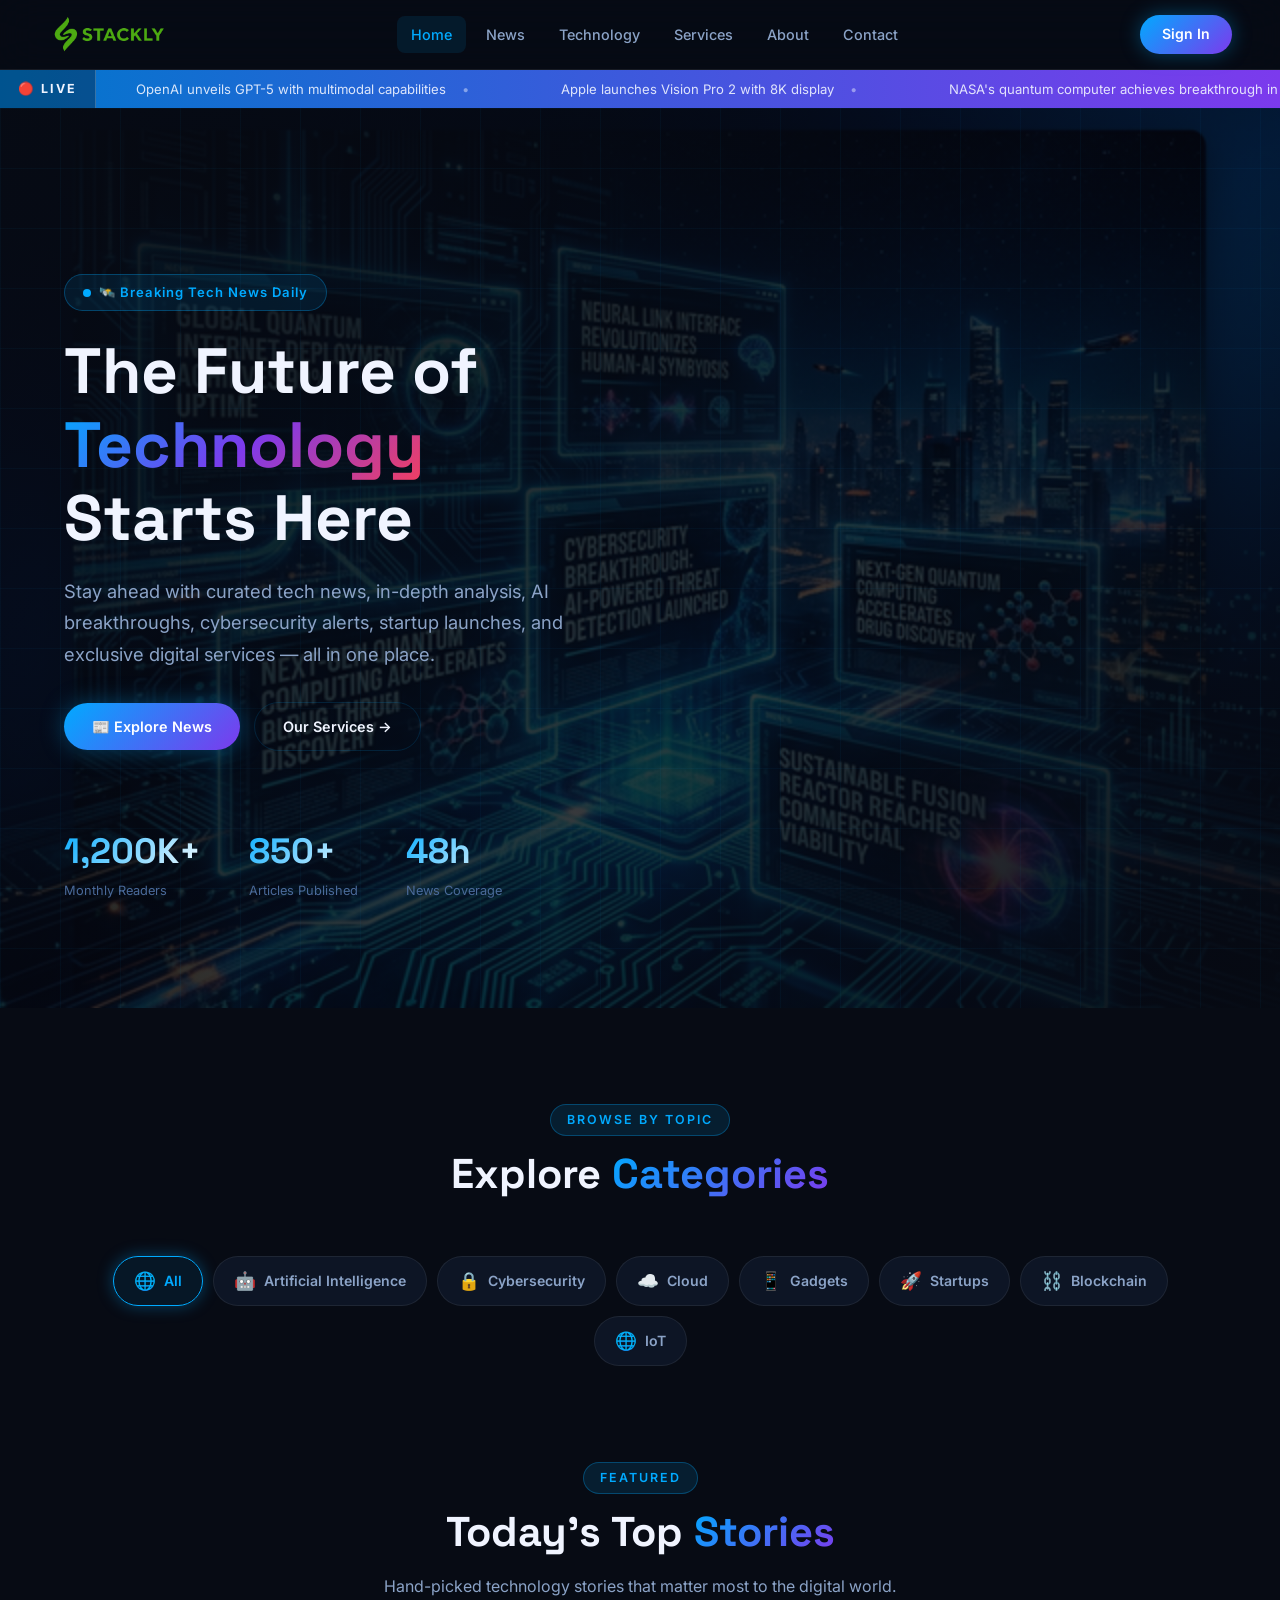
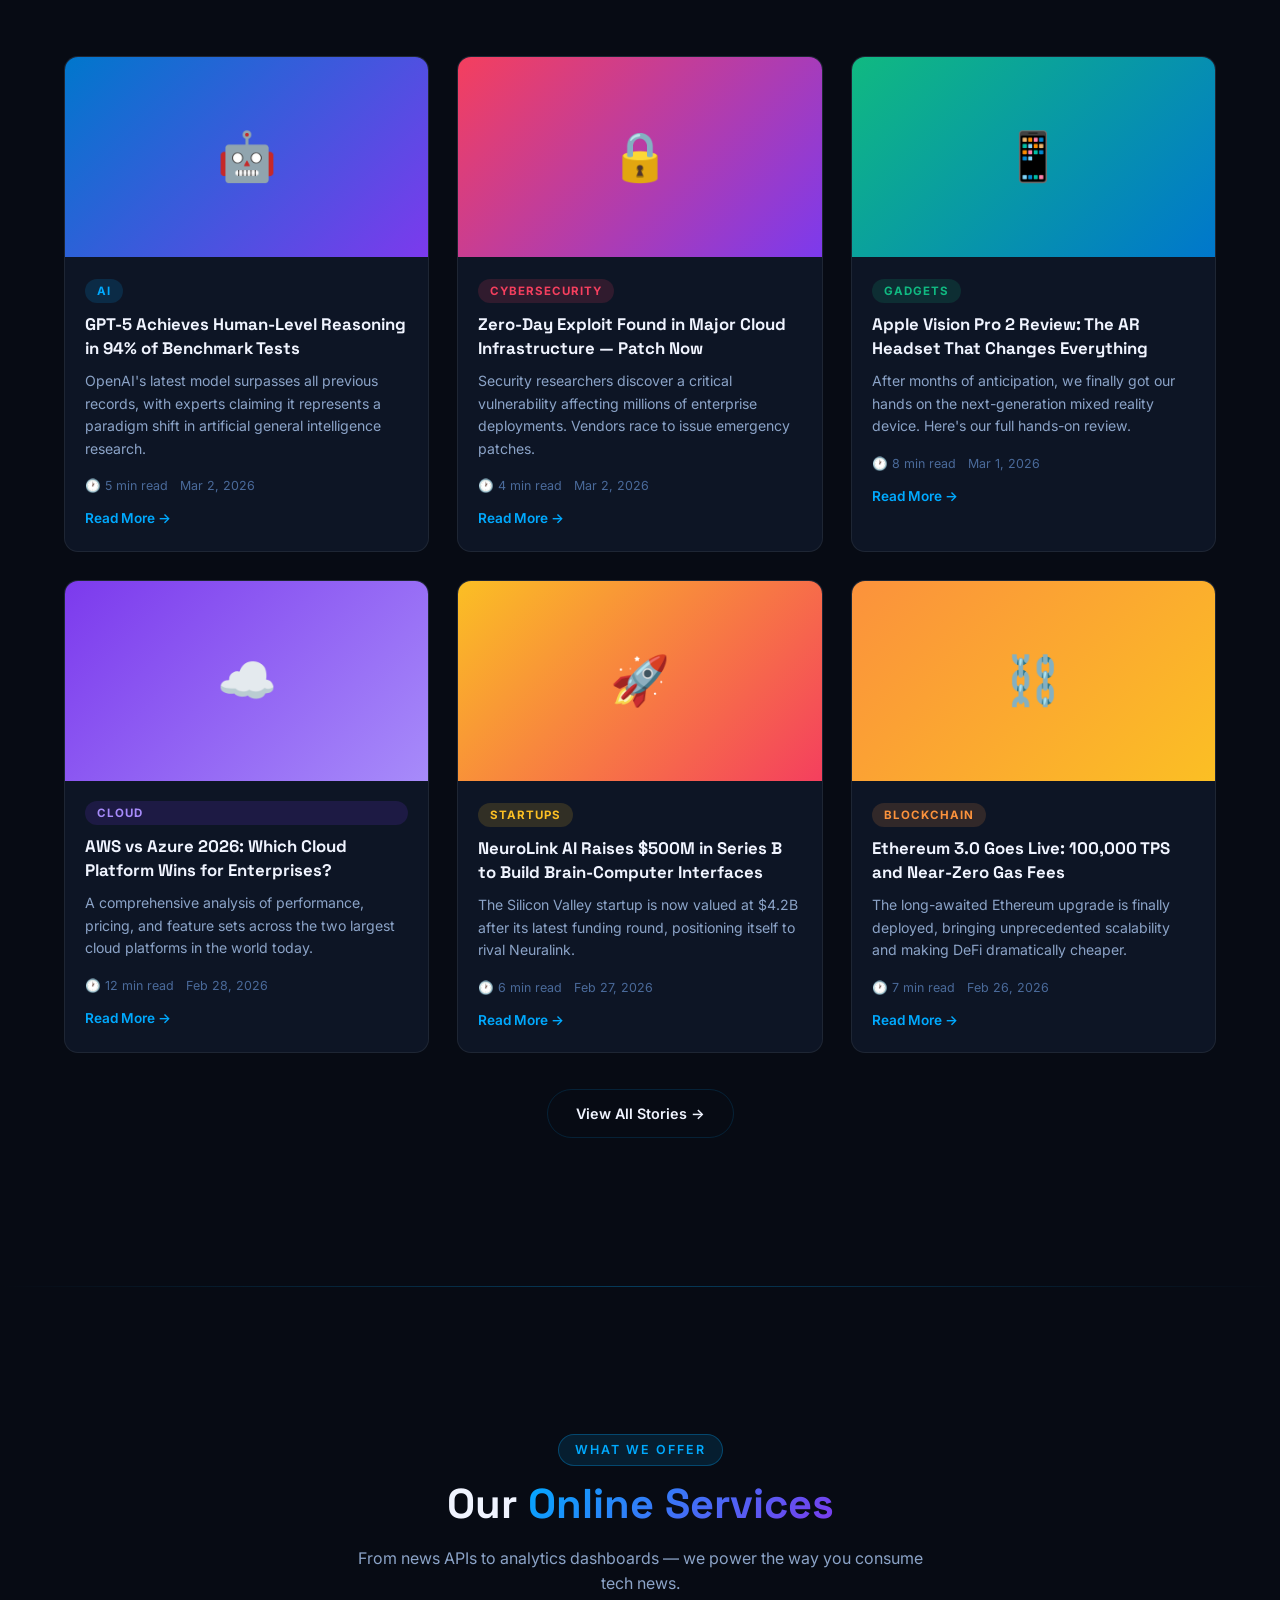
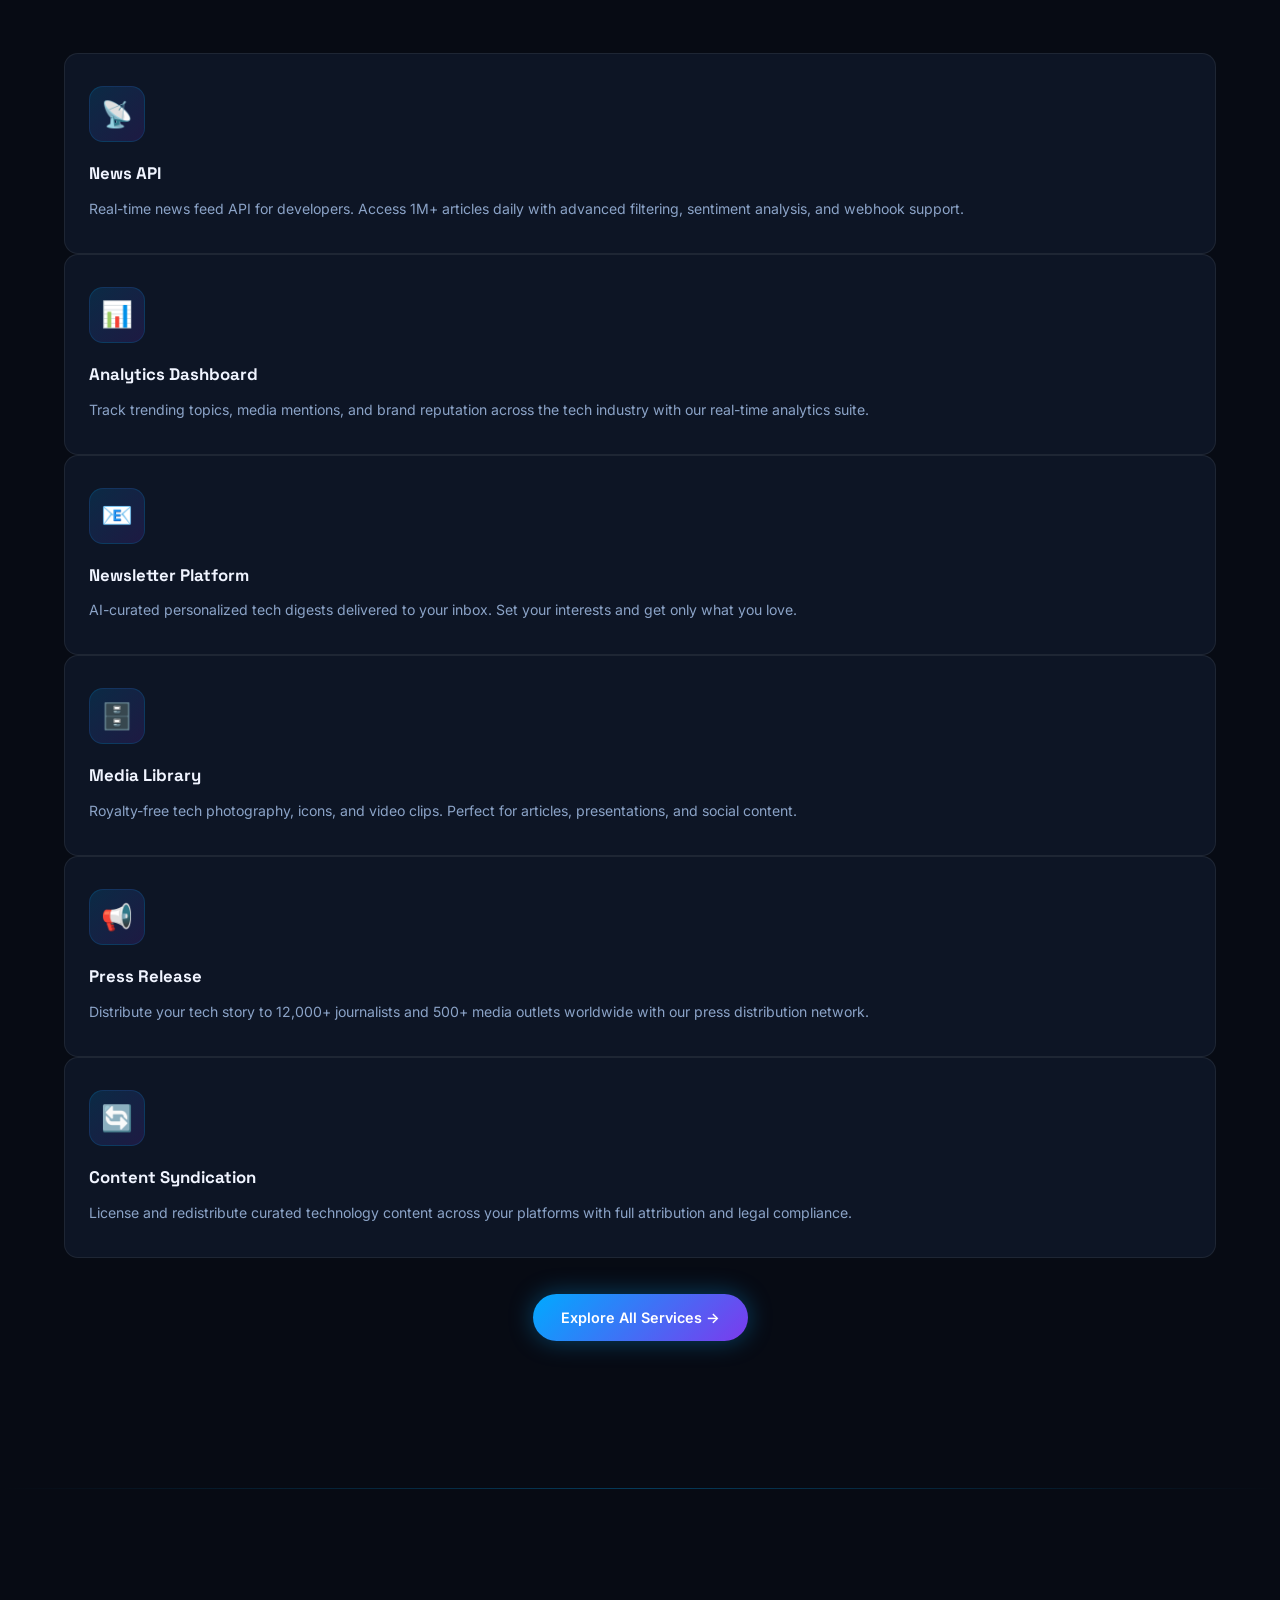
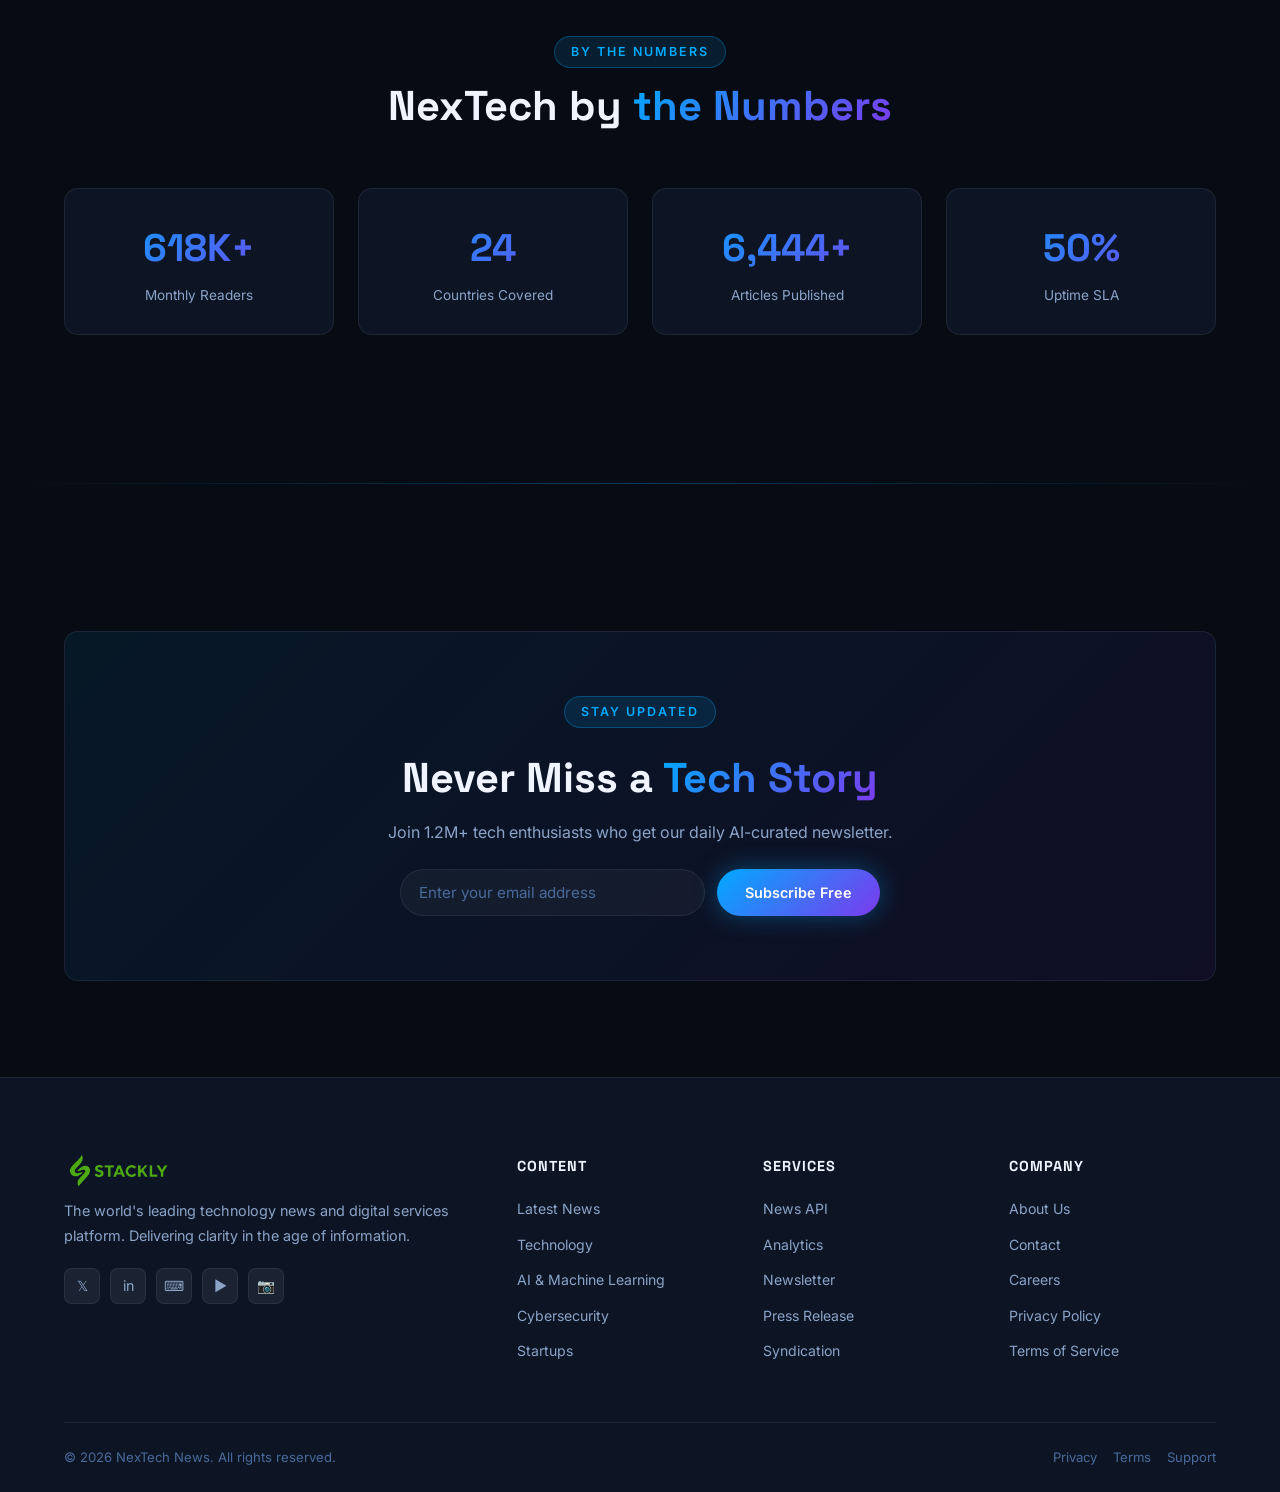
==== commit 1e237e8d: "Add files via upload" ====
--- a/index.html
+++ b/index.html
@@ -1,4 +1,4 @@
-<!DOCTYPE html>
+﻿<!DOCTYPE html>
 <html lang="en">
 <head>
   <meta charset="UTF-8" />
@@ -12,7 +12,7 @@
 
 <!-- Preloader -->
 <div id="preloader">
-  <img src="images/logo.png" alt="NexTech" class="preloader-logo" />
+  <img src="logo.webp" alt="NexTech" class="preloader-logo" />
   <div class="preloader-bar-wrap"><div class="preloader-bar"></div></div>
   <p class="preloader-text">Loading NexTech</p>
 </div>
@@ -20,8 +20,7 @@
 <!-- Navbar -->
 <nav class="navbar" id="navbar">
   <a href="index.html" class="nav-logo">
-    <img src="images/logo.png" alt="NexTech Logo" />
-    <span class="nav-logo-text">NexTech News</span>
+    <img src="logo.webp" alt="NexTech Logo" />
   </a>
   <div class="nav-links">
     <a href="index.html" class="active">Home</a>
@@ -320,16 +319,15 @@
   <div class="footer-top">
     <div class="footer-brand">
       <a href="index.html" class="nav-logo" style="margin-bottom:0">
-        <img src="images/logo.png" alt="NexTech" style="width:36px;height:36px;border-radius:8px" />
-        <span class="nav-logo-text">NexTech News</span>
+        <img src="logo.webp" alt="NexTech" style="height:32px;width:auto;object-fit:contain" />
       </a>
       <p>The world's leading technology news and digital services platform. Delivering clarity in the age of information.</p>
       <div class="footer-social">
-        <a href="404.html" class="social-icon" title="Twitter">𝕏</a>
-        <a href="404.html" class="social-icon" title="LinkedIn">in</a>
-        <a href="404.html" class="social-icon" title="GitHub">⌨</a>
-        <a href="404.html" class="social-icon" title="YouTube">▶</a>
-        <a href="404.html" class="social-icon" title="Instagram">📷</a>
+        <a href="#" class="social-icon" title="Twitter">𝕏</a>
+        <a href="#" class="social-icon" title="LinkedIn">in</a>
+        <a href="#" class="social-icon" title="GitHub">⌨</a>
+        <a href="#" class="social-icon" title="YouTube">▶</a>
+        <a href="#" class="social-icon" title="Instagram">📷</a>
       </div>
     </div>
     <div class="footer-col">
@@ -357,17 +355,17 @@
       <ul>
         <li><a href="about.html">About Us</a></li>
         <li><a href="contact.html">Contact</a></li>
-        <li><a href="404.html">Careers</a></li>
-        <li><a href="404.html">Privacy Policy</a></li>
-        <li><a href="404.html">Terms of Service</a></li>
+        <li><a href="#">Careers</a></li>
+        <li><a href="#">Privacy Policy</a></li>
+        <li><a href="#">Terms of Service</a></li>
       </ul>
     </div>
   </div>
   <div class="footer-bottom">
     <p>© 2026 NexTech News. All rights reserved.</p>
     <div style="display:flex;gap:16px">
-      <a href="404.html">Privacy</a>
-      <a href="404.html">Terms</a>
+      <a href="#">Privacy</a>
+      <a href="#">Terms</a>
       <a href="contact.html">Support</a>
     </div>
   </div>
--- a/css/style.css
+++ b/css/style.css
@@ -17,23 +17,34 @@
   --bg-card: #0d1525;
   --bg-card2: #111827;
   --border: rgba(0, 170, 255, 0.15);
-  --border2: rgba(255,255,255,0.07);
+  --border2: rgba(255, 255, 255, 0.07);
   --text-primary: #f0f4ff;
   --text-secondary: #8ba3c7;
   --text-muted: #4a6a9a;
   --nav-h: 70px;
   --radius: 14px;
   --radius-sm: 8px;
-  --shadow: 0 8px 32px rgba(0,0,0,0.5);
-  --shadow-glow: 0 0 30px rgba(0,170,255,0.2);
-  --transition: all 0.3s cubic-bezier(0.4,0,0.2,1);
+  --shadow: 0 8px 32px rgba(0, 0, 0, 0.5);
+  --shadow-glow: 0 0 30px rgba(0, 170, 255, 0.2);
+  --transition: all 0.3s cubic-bezier(0.4, 0, 0.2, 1);
   --font-main: 'Inter', sans-serif;
   --font-display: 'Space Grotesk', sans-serif;
 }
 
 /* ---- Reset & Base ---- */
-*, *::before, *::after { box-sizing: border-box; margin: 0; padding: 0; }
-html { scroll-behavior: smooth; font-size: 16px; }
+*,
+*::before,
+*::after {
+  box-sizing: border-box;
+  margin: 0;
+  padding: 0;
+}
+
+html {
+  scroll-behavior: smooth;
+  font-size: 16px;
+}
+
 body {
   font-family: var(--font-main);
   background: var(--bg-dark);
@@ -42,188 +53,393 @@
   overflow-x: hidden;
   min-width: 320px;
 }
-a { color: inherit; text-decoration: none; transition: var(--transition); }
-img { max-width: 100%; display: block; }
-ul { list-style: none; }
-button { cursor: pointer; font-family: var(--font-main); border: none; outline: none; }
-input, textarea, select { font-family: var(--font-main); outline: none; }
+
+a {
+  color: inherit;
+  text-decoration: none;
+  transition: var(--transition);
+}
+
+img {
+  max-width: 100%;
+  display: block;
+}
+
+ul {
+  list-style: none;
+}
+
+button {
+  cursor: pointer;
+  font-family: var(--font-main);
+  border: none;
+  outline: none;
+}
+
+input,
+textarea,
+select {
+  font-family: var(--font-main);
+  outline: none;
+}
 
 /* ---- Preloader ---- */
 #preloader {
-  position: fixed; inset: 0; z-index: 9999;
+  position: fixed;
+  inset: 0;
+  z-index: 9999;
   background: var(--bg-dark);
-  display: flex; flex-direction: column; align-items: center; justify-content: center;
+  display: flex;
+  flex-direction: column;
+  align-items: center;
+  justify-content: center;
   transition: opacity 0.6s ease, visibility 0.6s ease;
 }
-#preloader.hidden { opacity: 0; visibility: hidden; pointer-events: none; }
+
+#preloader.hidden {
+  opacity: 0;
+  visibility: hidden;
+  pointer-events: none;
+}
+
 .preloader-logo {
-  width: 80px; height: 80px;
+  height: 60px;
+  width: auto;
+  max-width: 220px;
+  object-fit: contain;
   margin-bottom: 24px;
   animation: preloaderPulse 1.4s ease-in-out infinite;
 }
+
 .preloader-bar-wrap {
-  width: 200px; height: 3px;
+  width: 200px;
+  height: 3px;
   background: var(--border2);
-  border-radius: 99px; overflow: hidden;
-}
+  border-radius: 99px;
+  overflow: hidden;
+}
+
 .preloader-bar {
-  height: 100%; width: 0%;
+  height: 100%;
+  width: 0%;
   background: linear-gradient(90deg, var(--primary), var(--secondary));
   border-radius: 99px;
   animation: preloaderFill 1.8s ease forwards;
 }
+
 .preloader-text {
   margin-top: 16px;
   font-family: var(--font-display);
-  font-size: 13px; letter-spacing: 4px;
+  font-size: 13px;
+  letter-spacing: 4px;
   color: var(--text-muted);
   text-transform: uppercase;
   animation: blink 1.2s ease infinite;
 }
+
 @keyframes preloaderPulse {
-  0%,100% { transform: scale(1); filter: drop-shadow(0 0 12px var(--primary)); }
-  50% { transform: scale(1.08); filter: drop-shadow(0 0 28px var(--primary)); }
-}
+
+  0%,
+  100% {
+    transform: scale(1);
+    filter: drop-shadow(0 0 12px var(--primary));
+  }
+
+  50% {
+    transform: scale(1.08);
+    filter: drop-shadow(0 0 28px var(--primary));
+  }
+}
+
 @keyframes preloaderFill {
-  0% { width: 0%; } 80% { width: 100%; } 100% { width: 100%; }
-}
+  0% {
+    width: 0%;
+  }
+
+  80% {
+    width: 100%;
+  }
+
+  100% {
+    width: 100%;
+  }
+}
+
 @keyframes blink {
-  0%,100% { opacity: 0.4; } 50% { opacity: 1; }
+
+  0%,
+  100% {
+    opacity: 0.4;
+  }
+
+  50% {
+    opacity: 1;
+  }
 }
 
 /* ---- Scrollbar ---- */
-::-webkit-scrollbar { width: 6px; }
-::-webkit-scrollbar-track { background: var(--bg-dark); }
-::-webkit-scrollbar-thumb { background: var(--primary-dark); border-radius: 99px; }
+::-webkit-scrollbar {
+  width: 6px;
+}
+
+::-webkit-scrollbar-track {
+  background: var(--bg-dark);
+}
+
+::-webkit-scrollbar-thumb {
+  background: var(--primary-dark);
+  border-radius: 99px;
+}
 
 /* ---- Navbar ---- */
 .navbar {
-  position: fixed; top: 0; left: 0; right: 0;
+  position: fixed;
+  top: 0;
+  left: 0;
+  right: 0;
   height: var(--nav-h);
-  display: flex; align-items: center; justify-content: space-between;
+  display: flex;
+  align-items: center;
+  justify-content: space-between;
   padding: 0 clamp(16px, 4vw, 48px);
   z-index: 999;
-  background: rgba(7,11,20,0.85);
+  background: rgba(7, 11, 20, 0.85);
   backdrop-filter: blur(20px);
   border-bottom: 1px solid var(--border2);
   transition: var(--transition);
 }
+
 .navbar.scrolled {
-  background: rgba(7,11,20,0.97);
-  box-shadow: 0 4px 32px rgba(0,0,0,0.5);
-}
-.nav-logo { display: flex; align-items: center; gap: 10px; }
-.nav-logo img { width: 38px; height: 38px; border-radius: 8px; }
+  background: rgba(7, 11, 20, 0.97);
+  box-shadow: 0 4px 32px rgba(0, 0, 0, 0.5);
+}
+
+.nav-logo {
+  display: flex;
+  align-items: center;
+  gap: 10px;
+}
+
+.nav-logo img {
+  height: 36px;
+  width: auto;
+  max-width: 160px;
+  object-fit: contain;
+}
+
 .nav-logo-text {
   font-family: var(--font-display);
-  font-size: 1.2rem; font-weight: 700;
+  font-size: 1.2rem;
+  font-weight: 700;
   background: linear-gradient(135deg, var(--primary), var(--secondary));
-  -webkit-background-clip: text; -webkit-text-fill-color: transparent;
+  -webkit-background-clip: text;
+  -webkit-text-fill-color: transparent;
   background-clip: text;
 }
-.nav-links { display: flex; align-items: center; gap: 6px; }
+
+.nav-links {
+  display: flex;
+  align-items: center;
+  gap: 6px;
+}
+
 .nav-links a {
   padding: 7px 14px;
   border-radius: var(--radius-sm);
-  font-size: 0.9rem; font-weight: 500;
-  color: var(--text-secondary);
-  transition: var(--transition);
-}
-.nav-links a:hover, .nav-links a.active {
+  font-size: 0.9rem;
+  font-weight: 500;
+  color: var(--text-secondary);
+  transition: var(--transition);
+}
+
+.nav-links a:hover,
+.nav-links a.active {
   color: var(--text-primary);
-  background: rgba(0,170,255,0.1);
-}
-.nav-links a.active { color: var(--primary); }
-.nav-actions { display: flex; align-items: center; gap: 10px; }
+  background: rgba(0, 170, 255, 0.1);
+}
+
+.nav-links a.active {
+  color: var(--primary);
+}
+
+.nav-actions {
+  display: flex;
+  align-items: center;
+  gap: 10px;
+}
+
 .btn-nav-login {
   padding: 8px 22px;
   background: linear-gradient(135deg, var(--primary), var(--secondary));
-  color: #fff; border-radius: 99px;
-  font-size: 0.88rem; font-weight: 600;
+  color: #fff;
+  border-radius: 99px;
+  font-size: 0.88rem;
+  font-weight: 600;
   transition: var(--transition);
   box-shadow: 0 0 20px var(--primary-glow);
 }
-.btn-nav-login:hover { transform: translateY(-2px); box-shadow: 0 4px 24px var(--primary-glow); }
+
+.btn-nav-login:hover {
+  transform: translateY(-2px);
+  box-shadow: 0 4px 24px var(--primary-glow);
+}
+
 .nav-hamburger {
-  display: none; flex-direction: column; gap: 5px;
-  background: none; padding: 6px;
-  border-radius: 8px; transition: var(--transition);
-}
+  display: none;
+  flex-direction: column;
+  gap: 5px;
+  background: none;
+  padding: 6px;
+  border-radius: 8px;
+  transition: var(--transition);
+}
+
 .nav-hamburger span {
-  display: block; width: 24px; height: 2px;
+  display: block;
+  width: 24px;
+  height: 2px;
   background: var(--text-primary);
-  border-radius: 99px; transition: var(--transition);
-}
-.nav-hamburger.open span:nth-child(1) { transform: translateY(7px) rotate(45deg); }
-.nav-hamburger.open span:nth-child(2) { opacity: 0; transform: scaleX(0); }
-.nav-hamburger.open span:nth-child(3) { transform: translateY(-7px) rotate(-45deg); }
+  border-radius: 99px;
+  transition: var(--transition);
+}
+
+.nav-hamburger.open span:nth-child(1) {
+  transform: translateY(7px) rotate(45deg);
+}
+
+.nav-hamburger.open span:nth-child(2) {
+  opacity: 0;
+  transform: scaleX(0);
+}
+
+.nav-hamburger.open span:nth-child(3) {
+  transform: translateY(-7px) rotate(-45deg);
+}
+
 .nav-mobile {
-  display: none; position: fixed;
-  top: var(--nav-h); left: 0; right: 0;
-  background: rgba(7,11,20,0.98);
+  display: none;
+  position: fixed;
+  top: var(--nav-h);
+  left: 0;
+  right: 0;
+  background: rgba(7, 11, 20, 0.98);
   backdrop-filter: blur(20px);
   padding: 20px clamp(16px, 4vw, 32px) 28px;
   border-bottom: 1px solid var(--border2);
   z-index: 998;
-  flex-direction: column; gap: 4px;
-  transform: translateY(-20px); opacity: 0;
-  transition: var(--transition);
-}
-.nav-mobile.open { display: flex; transform: translateY(0); opacity: 1; }
+  flex-direction: column;
+  gap: 4px;
+  transform: translateY(-20px);
+  opacity: 0;
+  transition: var(--transition);
+}
+
+.nav-mobile.open {
+  display: flex;
+  transform: translateY(0);
+  opacity: 1;
+}
+
 .nav-mobile a {
   padding: 12px 14px;
   border-radius: var(--radius-sm);
-  color: var(--text-secondary); font-weight: 500;
-  transition: var(--transition);
-}
-.nav-mobile a:hover { color: var(--primary); background: rgba(0,170,255,0.08); }
+  color: var(--text-secondary);
+  font-weight: 500;
+  transition: var(--transition);
+}
+
+.nav-mobile a:hover {
+  color: var(--primary);
+  background: rgba(0, 170, 255, 0.08);
+}
+
 .nav-mobile .btn-nav-login {
-  display: inline-block; margin-top: 8px;
-  text-align: center; padding: 12px;
+  display: inline-block;
+  margin-top: 8px;
+  text-align: center;
+  padding: 12px;
 }
 
 /* ---- Breaking News Ticker ---- */
 .ticker-wrap {
   margin-top: var(--nav-h);
   background: linear-gradient(90deg, var(--primary-dark), var(--secondary));
-  overflow: hidden; display: flex; align-items: center; height: 38px;
-}
+  overflow: hidden;
+  display: flex;
+  align-items: center;
+  height: 38px;
+}
+
 .ticker-label {
-  white-space: nowrap; padding: 0 18px;
-  font-size: 0.78rem; font-weight: 700;
-  letter-spacing: 2px; text-transform: uppercase;
-  background: rgba(0,0,0,0.3);
-  height: 100%; display: flex; align-items: center;
-  border-right: 1px solid rgba(255,255,255,0.2);
-}
+  white-space: nowrap;
+  padding: 0 18px;
+  font-size: 0.78rem;
+  font-weight: 700;
+  letter-spacing: 2px;
+  text-transform: uppercase;
+  background: rgba(0, 0, 0, 0.3);
+  height: 100%;
+  display: flex;
+  align-items: center;
+  border-right: 1px solid rgba(255, 255, 255, 0.2);
+}
+
 .ticker-track {
-  display: flex; align-items: center;
+  display: flex;
+  align-items: center;
   animation: tickerScroll 40s linear infinite;
   white-space: nowrap;
 }
-.ticker-track:hover { animation-play-state: paused; }
+
+.ticker-track:hover {
+  animation-play-state: paused;
+}
+
 .ticker-item {
-  font-size: 0.82rem; padding: 0 40px;
+  font-size: 0.82rem;
+  padding: 0 40px;
   opacity: 0.9;
 }
-.ticker-item span { opacity: 0.5; margin: 0 12px; }
+
+.ticker-item span {
+  opacity: 0.5;
+  margin: 0 12px;
+}
+
 @keyframes tickerScroll {
-  from { transform: translateX(100vw); }
-  to { transform: translateX(-100%); }
+  from {
+    transform: translateX(100vw);
+  }
+
+  to {
+    transform: translateX(-100%);
+  }
 }
 
 /* ---- Sections ---- */
-.section { padding: clamp(48px, 8vw, 96px) clamp(16px, 5vw, 80px); }
-.section-header { text-align: center; margin-bottom: clamp(32px, 5vw, 56px); }
+.section {
+  padding: clamp(48px, 8vw, 96px) clamp(16px, 5vw, 80px);
+}
+
+.section-header {
+  text-align: center;
+  margin-bottom: clamp(32px, 5vw, 56px);
+}
+
 .section-tag {
-  display: inline-block; padding: 5px 16px;
-  background: rgba(0,170,255,0.12);
-  border: 1px solid rgba(0,170,255,0.3);
-  border-radius: 99px; font-size: 0.78rem;
-  font-weight: 600; letter-spacing: 2px;
-  text-transform: uppercase; color: var(--primary);
+  display: inline-block;
+  padding: 5px 16px;
+  background: rgba(0, 170, 255, 0.12);
+  border: 1px solid rgba(0, 170, 255, 0.3);
+  border-radius: 99px;
+  font-size: 0.78rem;
+  font-weight: 600;
+  letter-spacing: 2px;
+  text-transform: uppercase;
+  color: var(--primary);
   margin-bottom: 12px;
 }
+
 .section-title {
   font-family: var(--font-display);
   font-size: clamp(1.6rem, 4vw, 2.6rem);
@@ -231,12 +447,20 @@
   line-height: 1.25;
   margin-bottom: 16px;
 }
+
 .section-title span {
   background: linear-gradient(135deg, var(--primary), var(--secondary));
-  -webkit-background-clip: text; -webkit-text-fill-color: transparent;
+  -webkit-background-clip: text;
+  -webkit-text-fill-color: transparent;
   background-clip: text;
 }
-.section-desc { font-size: 1rem; color: var(--text-secondary); max-width: 600px; margin: 0 auto; }
+
+.section-desc {
+  font-size: 1rem;
+  color: var(--text-secondary);
+  max-width: 600px;
+  margin: 0 auto;
+}
 
 /* ---- Cards ---- */
 .card {
@@ -247,332 +471,698 @@
   transition: var(--transition);
   position: relative;
 }
+
 .card:hover {
   border-color: var(--border);
   transform: translateY(-4px);
   box-shadow: var(--shadow), var(--shadow-glow);
 }
-.card-img { width: 100%; height: 200px; object-fit: cover; transition: var(--transition); }
-.card:hover .card-img { transform: scale(1.04); }
-.card-img-wrap { overflow: hidden; }
-.card-body { padding: 20px; }
+
+.card-img {
+  width: 100%;
+  height: 200px;
+  object-fit: cover;
+  transition: var(--transition);
+}
+
+.card:hover .card-img {
+  transform: scale(1.04);
+}
+
+.card-img-wrap {
+  overflow: hidden;
+}
+
+.card-body {
+  padding: 20px;
+}
+
 .card-tag {
-  display: inline-block; padding: 3px 12px;
-  border-radius: 99px; font-size: 0.72rem;
-  font-weight: 700; text-transform: uppercase; letter-spacing: 1px;
+  display: inline-block;
+  padding: 3px 12px;
+  border-radius: 99px;
+  font-size: 0.72rem;
+  font-weight: 700;
+  text-transform: uppercase;
+  letter-spacing: 1px;
   margin-bottom: 10px;
 }
-.tag-ai { background: rgba(0,170,255,0.15); color: var(--primary); }
-.tag-security { background: rgba(244,63,94,0.15); color: var(--accent); }
-.tag-cloud { background: rgba(124,58,237,0.15); color: #a78bfa; }
-.tag-gadgets { background: rgba(16,185,129,0.15); color: var(--accent2); }
-.tag-startups { background: rgba(251,191,36,0.15); color: #fbbf24; }
-.tag-blockchain { background: rgba(251,146,60,0.15); color: #fb923c; }
-.tag-iot { background: rgba(34,211,238,0.15); color: #22d3ee; }
+
+.tag-ai {
+  background: rgba(0, 170, 255, 0.15);
+  color: var(--primary);
+}
+
+.tag-security {
+  background: rgba(244, 63, 94, 0.15);
+  color: var(--accent);
+}
+
+.tag-cloud {
+  background: rgba(124, 58, 237, 0.15);
+  color: #a78bfa;
+}
+
+.tag-gadgets {
+  background: rgba(16, 185, 129, 0.15);
+  color: var(--accent2);
+}
+
+.tag-startups {
+  background: rgba(251, 191, 36, 0.15);
+  color: #fbbf24;
+}
+
+.tag-blockchain {
+  background: rgba(251, 146, 60, 0.15);
+  color: #fb923c;
+}
+
+.tag-iot {
+  background: rgba(34, 211, 238, 0.15);
+  color: #22d3ee;
+}
+
 .card-title {
   font-family: var(--font-display);
-  font-size: 1.05rem; font-weight: 700;
-  line-height: 1.4; margin-bottom: 10px;
+  font-size: 1.05rem;
+  font-weight: 700;
+  line-height: 1.4;
+  margin-bottom: 10px;
   color: var(--text-primary);
   transition: var(--transition);
 }
-.card:hover .card-title { color: var(--primary); }
-.card-excerpt { font-size: 0.88rem; color: var(--text-secondary); line-height: 1.6; margin-bottom: 16px; }
-.card-meta { display: flex; align-items: center; gap: 12px; font-size: 0.78rem; color: var(--text-muted); }
-.card-meta img { width: 26px; height: 26px; border-radius: 50%; object-fit: cover; }
+
+.card:hover .card-title {
+  color: var(--primary);
+}
+
+.card-excerpt {
+  font-size: 0.88rem;
+  color: var(--text-secondary);
+  line-height: 1.6;
+  margin-bottom: 16px;
+}
+
+.card-meta {
+  display: flex;
+  align-items: center;
+  gap: 12px;
+  font-size: 0.78rem;
+  color: var(--text-muted);
+}
+
+.card-meta img {
+  width: 26px;
+  height: 26px;
+  border-radius: 50%;
+  object-fit: cover;
+}
+
 .card-read-more {
-  display: inline-flex; align-items: center; gap: 6px;
-  color: var(--primary); font-size: 0.85rem; font-weight: 600;
-  margin-top: 12px; transition: var(--transition);
-}
-.card-read-more:hover { gap: 10px; }
-.card-read-more svg { transition: var(--transition); }
+  display: inline-flex;
+  align-items: center;
+  gap: 6px;
+  color: var(--primary);
+  font-size: 0.85rem;
+  font-weight: 600;
+  margin-top: 12px;
+  transition: var(--transition);
+}
+
+.card-read-more:hover {
+  gap: 10px;
+}
+
+.card-read-more svg {
+  transition: var(--transition);
+}
 
 /* ---- Grid Layouts ---- */
-.grid-3 { display: grid; grid-template-columns: repeat(3, 1fr); gap: clamp(16px, 2.5vw, 28px); }
-.grid-4 { display: grid; grid-template-columns: repeat(4, 1fr); gap: clamp(14px, 2vw, 24px); }
-.grid-2 { display: grid; grid-template-columns: repeat(2, 1fr); gap: clamp(16px, 2.5vw, 28px); }
+.grid-3 {
+  display: grid;
+  grid-template-columns: repeat(3, 1fr);
+  gap: clamp(16px, 2.5vw, 28px);
+}
+
+.grid-4 {
+  display: grid;
+  grid-template-columns: repeat(4, 1fr);
+  gap: clamp(14px, 2vw, 24px);
+}
+
+.grid-2 {
+  display: grid;
+  grid-template-columns: repeat(2, 1fr);
+  gap: clamp(16px, 2.5vw, 28px);
+}
 
 /* ---- Buttons ---- */
 .btn {
-  display: inline-flex; align-items: center; gap: 8px;
-  padding: 12px 28px; border-radius: 99px;
-  font-size: 0.9rem; font-weight: 600;
-  transition: var(--transition);
-}
+  display: inline-flex;
+  align-items: center;
+  gap: 8px;
+  padding: 12px 28px;
+  border-radius: 99px;
+  font-size: 0.9rem;
+  font-weight: 600;
+  transition: var(--transition);
+}
+
 .btn-primary {
   background: linear-gradient(135deg, var(--primary), var(--secondary));
   color: #fff;
   box-shadow: 0 0 24px var(--primary-glow);
 }
-.btn-primary:hover { transform: translateY(-3px); box-shadow: 0 6px 32px var(--primary-glow); }
+
+.btn-primary:hover {
+  transform: translateY(-3px);
+  box-shadow: 0 6px 32px var(--primary-glow);
+}
+
 .btn-outline {
   border: 1px solid var(--border);
   color: var(--text-primary);
   background: transparent;
 }
-.btn-outline:hover { background: rgba(0,170,255,0.08); border-color: var(--primary); }
-.btn-ghost { color: var(--primary); background: transparent; padding: 8px 0; }
-.btn-ghost:hover { gap: 12px; }
+
+.btn-outline:hover {
+  background: rgba(0, 170, 255, 0.08);
+  border-color: var(--primary);
+}
+
+.btn-ghost {
+  color: var(--primary);
+  background: transparent;
+  padding: 8px 0;
+}
+
+.btn-ghost:hover {
+  gap: 12px;
+}
 
 /* ---- Forms ---- */
-.form-group { margin-bottom: 20px; position: relative; }
+.form-group {
+  margin-bottom: 20px;
+  position: relative;
+}
+
 .form-label {
-  display: block; font-size: 0.85rem; font-weight: 600;
-  color: var(--text-secondary); margin-bottom: 8px;
-}
+  display: block;
+  font-size: 0.85rem;
+  font-weight: 600;
+  color: var(--text-secondary);
+  margin-bottom: 8px;
+}
+
 .form-input {
-  width: 100%; padding: 13px 18px;
-  background: rgba(255,255,255,0.04);
+  width: 100%;
+  padding: 13px 18px;
+  background: rgba(255, 255, 255, 0.04);
   border: 1px solid var(--border2);
   border-radius: var(--radius-sm);
-  color: var(--text-primary); font-size: 0.95rem;
-  transition: var(--transition);
-}
+  color: var(--text-primary);
+  font-size: 0.95rem;
+  transition: var(--transition);
+}
+
 .form-input:focus {
   border-color: var(--primary);
-  background: rgba(0,170,255,0.05);
+  background: rgba(0, 170, 255, 0.05);
   box-shadow: 0 0 0 3px var(--primary-glow);
 }
-.form-input::placeholder { color: var(--text-muted); }
-.form-icon { position: relative; }
-.form-icon .form-input { padding-left: 44px; }
+
+.form-input::placeholder {
+  color: var(--text-muted);
+}
+
+.form-icon {
+  position: relative;
+}
+
+.form-icon .form-input {
+  padding-left: 44px;
+}
+
 .form-icon-el {
-  position: absolute; left: 14px; top: 50%; transform: translateY(-50%);
-  color: var(--text-muted); pointer-events: none;
+  position: absolute;
+  left: 14px;
+  top: 50%;
+  transform: translateY(-50%);
+  color: var(--text-muted);
+  pointer-events: none;
 }
 
 /* ---- Hero ---- */
 .hero {
-  position: relative; min-height: 100vh;
-  display: flex; align-items: center;
-  padding: clamp(100px,15vw,160px) clamp(16px,5vw,80px) clamp(60px,8vw,100px);
+  position: relative;
+  min-height: 100vh;
+  display: flex;
+  align-items: center;
+  padding: clamp(100px, 15vw, 160px) clamp(16px, 5vw, 80px) clamp(60px, 8vw, 100px);
   overflow: hidden;
 }
+
 .hero-bg {
-  position: absolute; inset: 0;
+  position: absolute;
+  inset: 0;
   background-image: url('../images/hero_bg.png');
-  background-size: cover; background-position: center;
+  background-size: cover;
+  background-position: center;
   filter: brightness(0.35) saturate(1.3);
   z-index: 0;
 }
+
 .hero-overlay {
-  position: absolute; inset: 0; z-index: 1;
-  background: linear-gradient(135deg, rgba(7,11,20,0.9) 0%, rgba(7,11,20,0.4) 60%, rgba(7,11,20,0.9) 100%);
-}
+  position: absolute;
+  inset: 0;
+  z-index: 1;
+  background: linear-gradient(135deg, rgba(7, 11, 20, 0.9) 0%, rgba(7, 11, 20, 0.4) 60%, rgba(7, 11, 20, 0.9) 100%);
+}
+
 .hero-grid-lines {
-  position: absolute; inset: 0; z-index: 1;
+  position: absolute;
+  inset: 0;
+  z-index: 1;
   background-image:
-    linear-gradient(rgba(0,170,255,0.04) 1px, transparent 1px),
-    linear-gradient(90deg, rgba(0,170,255,0.04) 1px, transparent 1px);
+    linear-gradient(rgba(0, 170, 255, 0.04) 1px, transparent 1px),
+    linear-gradient(90deg, rgba(0, 170, 255, 0.04) 1px, transparent 1px);
   background-size: 60px 60px;
 }
-.hero-content { position: relative; z-index: 2; max-width: 720px; }
+
+.hero-content {
+  position: relative;
+  z-index: 2;
+  max-width: 720px;
+}
+
 .hero-badge {
-  display: inline-flex; align-items: center; gap: 8px;
-  padding: 7px 18px; margin-bottom: 24px;
-  background: rgba(0,170,255,0.1);
-  border: 1px solid rgba(0,170,255,0.3);
-  border-radius: 99px; font-size: 0.82rem; font-weight: 600;
-  color: var(--primary); letter-spacing: 1px;
-}
+  display: inline-flex;
+  align-items: center;
+  gap: 8px;
+  padding: 7px 18px;
+  margin-bottom: 24px;
+  background: rgba(0, 170, 255, 0.1);
+  border: 1px solid rgba(0, 170, 255, 0.3);
+  border-radius: 99px;
+  font-size: 0.82rem;
+  font-weight: 600;
+  color: var(--primary);
+  letter-spacing: 1px;
+}
+
 .hero-badge::before {
-  content: ''; display: block; width: 8px; height: 8px;
-  background: var(--primary); border-radius: 50%;
+  content: '';
+  display: block;
+  width: 8px;
+  height: 8px;
+  background: var(--primary);
+  border-radius: 50%;
   animation: livePulse 1.5s ease infinite;
 }
+
 @keyframes livePulse {
-  0%,100% { transform: scale(1); opacity: 1; }
-  50% { transform: scale(1.5); opacity: 0.6; }
-}
+
+  0%,
+  100% {
+    transform: scale(1);
+    opacity: 1;
+  }
+
+  50% {
+    transform: scale(1.5);
+    opacity: 0.6;
+  }
+}
+
 .hero-title {
   font-family: var(--font-display);
   font-size: clamp(2rem, 6vw, 4rem);
-  font-weight: 800; line-height: 1.15;
+  font-weight: 800;
+  line-height: 1.15;
   margin-bottom: 20px;
 }
+
 .hero-title .gradient-text {
   background: linear-gradient(135deg, var(--primary), var(--secondary), var(--accent));
-  -webkit-background-clip: text; -webkit-text-fill-color: transparent;
+  -webkit-background-clip: text;
+  -webkit-text-fill-color: transparent;
   background-clip: text;
 }
+
 .hero-desc {
   font-size: clamp(0.95rem, 2vw, 1.15rem);
-  color: var(--text-secondary); line-height: 1.7;
-  margin-bottom: 32px; max-width: 560px;
-}
-.hero-actions { display: flex; align-items: center; gap: 14px; flex-wrap: wrap; }
+  color: var(--text-secondary);
+  line-height: 1.7;
+  margin-bottom: 32px;
+  max-width: 560px;
+}
+
+.hero-actions {
+  display: flex;
+  align-items: center;
+  gap: 14px;
+  flex-wrap: wrap;
+}
+
 .hero-stats {
-  display: flex; gap: clamp(20px, 4vw, 48px);
+  display: flex;
+  gap: clamp(20px, 4vw, 48px);
   margin-top: clamp(40px, 6vw, 72px);
   flex-wrap: wrap;
 }
+
 .hero-stat-num {
   font-family: var(--font-display);
   font-size: clamp(1.5rem, 3vw, 2.2rem);
   font-weight: 800;
   background: linear-gradient(135deg, var(--primary), #fff);
-  -webkit-background-clip: text; -webkit-text-fill-color: transparent;
+  -webkit-background-clip: text;
+  -webkit-text-fill-color: transparent;
   background-clip: text;
 }
-.hero-stat-label { font-size: 0.8rem; color: var(--text-muted); margin-top: 2px; }
+
+.hero-stat-label {
+  font-size: 0.8rem;
+  color: var(--text-muted);
+  margin-top: 2px;
+}
 
 /* ---- Category Pills ---- */
-.categories-wrap { display: flex; gap: 10px; flex-wrap: wrap; justify-content: center; }
+.categories-wrap {
+  display: flex;
+  gap: 10px;
+  flex-wrap: wrap;
+  justify-content: center;
+}
+
 .cat-pill {
-  display: flex; align-items: center; gap: 8px;
+  display: flex;
+  align-items: center;
+  gap: 8px;
   padding: 10px 20px;
   background: var(--bg-card);
   border: 1px solid var(--border2);
   border-radius: 99px;
-  font-size: 0.88rem; font-weight: 600;
-  color: var(--text-secondary);
-  transition: var(--transition); cursor: pointer;
-}
-.cat-pill:hover, .cat-pill.active {
+  font-size: 0.88rem;
+  font-weight: 600;
+  color: var(--text-secondary);
+  transition: var(--transition);
+  cursor: pointer;
+}
+
+.cat-pill:hover,
+.cat-pill.active {
   border-color: var(--primary);
   color: var(--primary);
-  background: rgba(0,170,255,0.08);
+  background: rgba(0, 170, 255, 0.08);
   box-shadow: 0 0 16px var(--primary-glow);
 }
-.cat-pill-icon { font-size: 1.1rem; }
+
+.cat-pill-icon {
+  font-size: 1.1rem;
+}
 
 /* ---- Newsletter ---- */
 .newsletter-section {
-  background: linear-gradient(135deg, rgba(0,170,255,0.08), rgba(124,58,237,0.08));
+  background: linear-gradient(135deg, rgba(0, 170, 255, 0.08), rgba(124, 58, 237, 0.08));
   border: 1px solid var(--border2);
   border-radius: var(--radius);
   padding: clamp(32px, 5vw, 64px);
   text-align: center;
 }
+
 .newsletter-form {
-  display: flex; gap: 12px; max-width: 480px; margin: 24px auto 0;
-}
-.newsletter-form .form-input { border-radius: 99px; flex: 1; }
-.newsletter-form .btn { white-space: nowrap; }
+  display: flex;
+  gap: 12px;
+  max-width: 480px;
+  margin: 24px auto 0;
+}
+
+.newsletter-form .form-input {
+  border-radius: 99px;
+  flex: 1;
+}
+
+.newsletter-form .btn {
+  white-space: nowrap;
+}
 
 /* ---- Footer ---- */
 .footer {
   background: var(--bg-card);
   border-top: 1px solid var(--border2);
-  padding: clamp(40px,6vw,80px) clamp(16px,5vw,80px) 24px;
-}
+  padding: clamp(40px, 6vw, 80px) clamp(16px, 5vw, 80px) 24px;
+}
+
 .footer-top {
   display: grid;
   grid-template-columns: 2fr 1fr 1fr 1fr;
   gap: clamp(24px, 3vw, 48px);
   margin-bottom: 48px;
 }
-.footer-brand p { color: var(--text-secondary); font-size: 0.9rem; line-height: 1.7; margin: 12px 0 20px; }
-.footer-social { display: flex; gap: 10px; }
+
+.footer-brand p {
+  color: var(--text-secondary);
+  font-size: 0.9rem;
+  line-height: 1.7;
+  margin: 12px 0 20px;
+}
+
+.footer-social {
+  display: flex;
+  gap: 10px;
+}
+
 .social-icon {
-  width: 36px; height: 36px; border-radius: 8px;
-  background: rgba(255,255,255,0.06);
+  width: 36px;
+  height: 36px;
+  border-radius: 8px;
+  background: rgba(255, 255, 255, 0.06);
   border: 1px solid var(--border2);
-  display: flex; align-items: center; justify-content: center;
-  font-size: 0.9rem; transition: var(--transition);
-  color: var(--text-secondary);
-}
-.social-icon:hover { background: rgba(0,170,255,0.15); border-color: var(--primary); color: var(--primary); }
+  display: flex;
+  align-items: center;
+  justify-content: center;
+  font-size: 0.9rem;
+  transition: var(--transition);
+  color: var(--text-secondary);
+}
+
+.social-icon:hover {
+  background: rgba(0, 170, 255, 0.15);
+  border-color: var(--primary);
+  color: var(--primary);
+}
+
 .footer-col h4 {
   font-family: var(--font-display);
-  font-size: 0.9rem; font-weight: 700;
-  color: var(--text-primary); margin-bottom: 18px;
-  text-transform: uppercase; letter-spacing: 1px;
-}
-.footer-col ul li { margin-bottom: 10px; }
-.footer-col ul li a { font-size: 0.88rem; color: var(--text-secondary); }
-.footer-col ul li a:hover { color: var(--primary); padding-left: 4px; }
+  font-size: 0.9rem;
+  font-weight: 700;
+  color: var(--text-primary);
+  margin-bottom: 18px;
+  text-transform: uppercase;
+  letter-spacing: 1px;
+}
+
+.footer-col ul li {
+  margin-bottom: 10px;
+}
+
+.footer-col ul li a {
+  font-size: 0.88rem;
+  color: var(--text-secondary);
+}
+
+.footer-col ul li a:hover {
+  color: var(--primary);
+  padding-left: 4px;
+}
+
 .footer-bottom {
   border-top: 1px solid var(--border2);
   padding-top: 24px;
-  display: flex; justify-content: space-between; align-items: center;
-  flex-wrap: wrap; gap: 12px;
-  font-size: 0.82rem; color: var(--text-muted);
-}
-.footer-bottom a { color: var(--text-muted); }
-.footer-bottom a:hover { color: var(--primary); }
+  display: flex;
+  justify-content: space-between;
+  align-items: center;
+  flex-wrap: wrap;
+  gap: 12px;
+  font-size: 0.82rem;
+  color: var(--text-muted);
+}
+
+.footer-bottom a {
+  color: var(--text-muted);
+}
+
+.footer-bottom a:hover {
+  color: var(--primary);
+}
 
 /* ---- Scroll to Top ---- */
 #scrollTop {
-  position: fixed; bottom: 24px; right: 24px;
-  width: 44px; height: 44px; border-radius: 50%;
+  position: fixed;
+  bottom: 24px;
+  right: 24px;
+  width: 44px;
+  height: 44px;
+  border-radius: 50%;
   background: linear-gradient(135deg, var(--primary), var(--secondary));
-  border: none; cursor: pointer;
-  display: flex; align-items: center; justify-content: center;
+  border: none;
+  cursor: pointer;
+  display: flex;
+  align-items: center;
+  justify-content: center;
   box-shadow: 0 4px 20px var(--primary-glow);
-  opacity: 0; transform: translateY(20px);
-  transition: var(--transition); z-index: 500;
+  opacity: 0;
+  transform: translateY(20px);
+  transition: var(--transition);
+  z-index: 500;
   color: #fff;
 }
-#scrollTop.visible { opacity: 1; transform: translateY(0); }
-#scrollTop:hover { transform: translateY(-4px); }
+
+#scrollTop.visible {
+  opacity: 1;
+  transform: translateY(0);
+}
+
+#scrollTop:hover {
+  transform: translateY(-4px);
+}
 
 /* ---- Reveal animation ---- */
 .reveal {
-  opacity: 0; transform: translateY(30px);
+  opacity: 0;
+  transform: translateY(30px);
   transition: opacity 0.7s ease, transform 0.7s ease;
 }
-.reveal.visible { opacity: 1; transform: translateY(0); }
-.reveal-left { opacity: 0; transform: translateX(-30px); transition: opacity 0.7s ease, transform 0.7s ease; }
-.reveal-left.visible { opacity: 1; transform: translateX(0); }
-.reveal-right { opacity: 0; transform: translateX(30px); transition: opacity 0.7s ease, transform 0.7s ease; }
-.reveal-right.visible { opacity: 1; transform: translateX(0); }
+
+.reveal.visible {
+  opacity: 1;
+  transform: translateY(0);
+}
+
+.reveal-left {
+  opacity: 0;
+  transform: translateX(-30px);
+  transition: opacity 0.7s ease, transform 0.7s ease;
+}
+
+.reveal-left.visible {
+  opacity: 1;
+  transform: translateX(0);
+}
+
+.reveal-right {
+  opacity: 0;
+  transform: translateX(30px);
+  transition: opacity 0.7s ease, transform 0.7s ease;
+}
+
+.reveal-right.visible {
+  opacity: 1;
+  transform: translateX(0);
+}
 
 /* ---- Utility ---- */
-.container { max-width: 1200px; margin: 0 auto; }
+.container {
+  max-width: 1200px;
+  margin: 0 auto;
+}
+
 .text-gradient {
   background: linear-gradient(135deg, var(--primary), var(--secondary));
-  -webkit-background-clip: text; -webkit-text-fill-color: transparent; background-clip: text;
-}
-.text-center { text-align: center; }
-.mt-auto { margin-top: auto; }
+  -webkit-background-clip: text;
+  -webkit-text-fill-color: transparent;
+  background-clip: text;
+}
+
+.text-center {
+  text-align: center;
+}
+
+.mt-auto {
+  margin-top: auto;
+}
+
 .page-header {
-  padding: calc(var(--nav-h) + 60px) clamp(16px,5vw,80px) clamp(32px,4vw,56px);
+  padding: calc(var(--nav-h) + 60px) clamp(16px, 5vw, 80px) clamp(32px, 4vw, 56px);
   text-align: center;
-  background: radial-gradient(ellipse 80% 50% at 50% 0%, rgba(0,170,255,0.12), transparent);
+  background: radial-gradient(ellipse 80% 50% at 50% 0%, rgba(0, 170, 255, 0.12), transparent);
   border-bottom: 1px solid var(--border2);
 }
+
 .page-header h1 {
   font-family: var(--font-display);
   font-size: clamp(1.8rem, 4vw, 3rem);
-  font-weight: 800; margin-bottom: 14px;
-}
-.page-header p { color: var(--text-secondary); font-size: 1.05rem; max-width: 600px; margin: 0 auto; }
+  font-weight: 800;
+  margin-bottom: 14px;
+}
+
+.page-header p {
+  color: var(--text-secondary);
+  font-size: 1.05rem;
+  max-width: 600px;
+  margin: 0 auto;
+}
 
 /* ---- Stats Counter ---- */
 .stats-grid {
-  display: grid; grid-template-columns: repeat(4, 1fr);
+  display: grid;
+  grid-template-columns: repeat(4, 1fr);
   gap: clamp(16px, 2vw, 24px);
 }
+
 .stat-card {
   background: var(--bg-card);
   border: 1px solid var(--border2);
   border-radius: var(--radius);
-  padding: 28px 20px; text-align: center;
-  transition: var(--transition);
-}
-.stat-card:hover { border-color: var(--border); box-shadow: var(--shadow-glow); }
+  padding: 28px 20px;
+  text-align: center;
+  transition: var(--transition);
+}
+
+.stat-card:hover {
+  border-color: var(--border);
+  box-shadow: var(--shadow-glow);
+}
+
 .stat-num {
   font-family: var(--font-display);
   font-size: clamp(1.8rem, 3vw, 2.6rem);
   font-weight: 800;
 }
-.stat-label { font-size: 0.85rem; color: var(--text-secondary); margin-top: 6px; }
+
+.stat-label {
+  font-size: 0.85rem;
+  color: var(--text-secondary);
+  margin-top: 6px;
+}
 
 /* ---- Tabs / Filters ---- */
-.filter-tabs { display: flex; gap: 8px; flex-wrap: wrap; margin-bottom: 32px; }
+.filter-tabs {
+  display: flex;
+  gap: 8px;
+  flex-wrap: wrap;
+  margin-bottom: 32px;
+}
+
 .filter-tab {
-  padding: 8px 20px; border-radius: 99px;
+  padding: 8px 20px;
+  border-radius: 99px;
   background: var(--bg-card);
   border: 1px solid var(--border2);
-  font-size: 0.85rem; font-weight: 600;
-  color: var(--text-secondary); cursor: pointer;
-  transition: var(--transition);
-}
-.filter-tab.active, .filter-tab:hover {
-  background: rgba(0,170,255,0.12);
-  border-color: var(--primary); color: var(--primary);
+  font-size: 0.85rem;
+  font-weight: 600;
+  color: var(--text-secondary);
+  cursor: pointer;
+  transition: var(--transition);
+}
+
+.filter-tab.active,
+.filter-tab:hover {
+  background: rgba(0, 170, 255, 0.12);
+  border-color: var(--primary);
+  color: var(--primary);
 }
 
 /* ---- Sidebar ---- */
@@ -580,70 +1170,147 @@
   background: var(--bg-card);
   border: 1px solid var(--border2);
   border-radius: var(--radius);
-  padding: 24px; margin-bottom: 24px;
-}
+  padding: 24px;
+  margin-bottom: 24px;
+}
+
 .sidebar-widget h3 {
   font-family: var(--font-display);
-  font-size: 1rem; font-weight: 700;
-  margin-bottom: 18px; color: var(--text-primary);
-  padding-bottom: 12px; border-bottom: 1px solid var(--border2);
-}
-.tag-cloud { display: flex; flex-wrap: wrap; gap: 8px; }
+  font-size: 1rem;
+  font-weight: 700;
+  margin-bottom: 18px;
+  color: var(--text-primary);
+  padding-bottom: 12px;
+  border-bottom: 1px solid var(--border2);
+}
+
+.tag-cloud {
+  display: flex;
+  flex-wrap: wrap;
+  gap: 8px;
+}
+
 .tag-pill {
-  padding: 5px 14px; border-radius: 99px;
-  background: rgba(255,255,255,0.05);
+  padding: 5px 14px;
+  border-radius: 99px;
+  background: rgba(255, 255, 255, 0.05);
   border: 1px solid var(--border2);
-  font-size: 0.8rem; color: var(--text-secondary);
-  cursor: pointer; transition: var(--transition);
-}
-.tag-pill:hover { background: rgba(0,170,255,0.1); border-color: var(--primary); color: var(--primary); }
+  font-size: 0.8rem;
+  color: var(--text-secondary);
+  cursor: pointer;
+  transition: var(--transition);
+}
+
+.tag-pill:hover {
+  background: rgba(0, 170, 255, 0.1);
+  border-color: var(--primary);
+  color: var(--primary);
+}
+
 .trending-item {
-  display: flex; align-items: flex-start; gap: 14px;
-  padding: 12px 0; border-bottom: 1px solid var(--border2);
-}
-.trending-item:last-child { border-bottom: none; }
+  display: flex;
+  align-items: flex-start;
+  gap: 14px;
+  padding: 12px 0;
+  border-bottom: 1px solid var(--border2);
+}
+
+.trending-item:last-child {
+  border-bottom: none;
+}
+
 .trending-num {
   font-family: var(--font-display);
-  font-size: 1.4rem; font-weight: 800;
-  color: var(--border); line-height: 1;
+  font-size: 1.4rem;
+  font-weight: 800;
+  color: var(--border);
+  line-height: 1;
   min-width: 28px;
 }
-.trending-title { font-size: 0.88rem; font-weight: 600; line-height: 1.4; color: var(--text-primary); }
-.trending-title:hover { color: var(--primary); }
-.trending-date { font-size: 0.76rem; color: var(--text-muted); margin-top: 4px; }
+
+.trending-title {
+  font-size: 0.88rem;
+  font-weight: 600;
+  line-height: 1.4;
+  color: var(--text-primary);
+}
+
+.trending-title:hover {
+  color: var(--primary);
+}
+
+.trending-date {
+  font-size: 0.76rem;
+  color: var(--text-muted);
+  margin-top: 4px;
+}
 
 /* ---- Accordion / FAQ ---- */
 .accordion-item {
   border: 1px solid var(--border2);
   border-radius: var(--radius-sm);
-  margin-bottom: 10px; overflow: hidden;
-}
+  margin-bottom: 10px;
+  overflow: hidden;
+}
+
 .accordion-header {
-  width: 100%; display: flex; justify-content: space-between; align-items: center;
-  padding: 16px 20px; background: var(--bg-card);
-  font-size: 0.95rem; font-weight: 600;
-  color: var(--text-primary); cursor: pointer;
-  transition: var(--transition); text-align: left;
-}
-.accordion-header:hover { background: rgba(0,170,255,0.05); color: var(--primary); }
-.accordion-header.open { color: var(--primary); background: rgba(0,170,255,0.07); }
-.accordion-icon { transition: var(--transition); font-size: 1.2rem; }
-.accordion-header.open .accordion-icon { transform: rotate(45deg); }
+  width: 100%;
+  display: flex;
+  justify-content: space-between;
+  align-items: center;
+  padding: 16px 20px;
+  background: var(--bg-card);
+  font-size: 0.95rem;
+  font-weight: 600;
+  color: var(--text-primary);
+  cursor: pointer;
+  transition: var(--transition);
+  text-align: left;
+}
+
+.accordion-header:hover {
+  background: rgba(0, 170, 255, 0.05);
+  color: var(--primary);
+}
+
+.accordion-header.open {
+  color: var(--primary);
+  background: rgba(0, 170, 255, 0.07);
+}
+
+.accordion-icon {
+  transition: var(--transition);
+  font-size: 1.2rem;
+}
+
+.accordion-header.open .accordion-icon {
+  transform: rotate(45deg);
+}
+
 .accordion-body {
-  max-height: 0; overflow: hidden;
+  max-height: 0;
+  overflow: hidden;
   transition: max-height 0.4s ease, padding 0.3s ease;
 }
-.accordion-body.open { max-height: 300px; }
+
+.accordion-body.open {
+  max-height: 300px;
+}
+
 .accordion-body p {
   padding: 0 20px 18px;
-  font-size: 0.9rem; color: var(--text-secondary); line-height: 1.7;
+  font-size: 0.9rem;
+  color: var(--text-secondary);
+  line-height: 1.7;
 }
 
 /* ---- Glowing Divider ---- */
 .divider {
-  height: 1px; width: 100%;
+  height: 1px;
+  width: 100%;
   background: linear-gradient(90deg, transparent, var(--primary), transparent);
-  opacity: 0.3; margin: clamp(32px, 4vw, 64px) 0;
+  opacity: 0.3;
+  margin: clamp(32px, 4vw, 64px) 0;
 }
 
 /* ---- Pricing ---- */
@@ -655,123 +1322,293 @@
   transition: var(--transition);
   position: relative;
 }
-.pricing-card:hover { border-color: var(--border); transform: translateY(-6px); box-shadow: var(--shadow-glow); }
+
+.pricing-card:hover {
+  border-color: var(--border);
+  transform: translateY(-6px);
+  box-shadow: var(--shadow-glow);
+}
+
 .pricing-card.featured {
   border-color: var(--primary);
-  background: linear-gradient(135deg, rgba(0,170,255,0.06), rgba(124,58,237,0.06));
-}
+  background: linear-gradient(135deg, rgba(0, 170, 255, 0.06), rgba(124, 58, 237, 0.06));
+}
+
 .pricing-badge {
-  position: absolute; top: -12px; left: 50%; transform: translateX(-50%);
-  padding: 4px 18px; border-radius: 99px;
+  position: absolute;
+  top: -12px;
+  left: 50%;
+  transform: translateX(-50%);
+  padding: 4px 18px;
+  border-radius: 99px;
   background: linear-gradient(135deg, var(--primary), var(--secondary));
-  font-size: 0.75rem; font-weight: 700; text-transform: uppercase; letter-spacing: 1px;
+  font-size: 0.75rem;
+  font-weight: 700;
+  text-transform: uppercase;
+  letter-spacing: 1px;
   white-space: nowrap;
 }
+
 .pricing-price {
   font-family: var(--font-display);
   font-size: clamp(2rem, 4vw, 3rem);
-  font-weight: 800; color: var(--text-primary);
-  margin: 16px 0; line-height: 1;
-}
-.pricing-price sup { font-size: 1.2rem; vertical-align: top; margin-top: 8px; }
-.pricing-price span { font-size: 0.9rem; font-weight: 400; color: var(--text-muted); }
-.pricing-features { list-style: none; margin: 20px 0 28px; }
+  font-weight: 800;
+  color: var(--text-primary);
+  margin: 16px 0;
+  line-height: 1;
+}
+
+.pricing-price sup {
+  font-size: 1.2rem;
+  vertical-align: top;
+  margin-top: 8px;
+}
+
+.pricing-price span {
+  font-size: 0.9rem;
+  font-weight: 400;
+  color: var(--text-muted);
+}
+
+.pricing-features {
+  list-style: none;
+  margin: 20px 0 28px;
+}
+
 .pricing-features li {
-  padding: 8px 0; border-bottom: 1px solid var(--border2);
-  font-size: 0.9rem; color: var(--text-secondary);
-  display: flex; align-items: center; gap: 10px;
-}
-.pricing-features li::before { content: '✓'; color: var(--accent2); font-weight: 700; }
-.pricing-features li.off { opacity: 0.4; }
-.pricing-features li.off::before { content: '✕'; color: var(--accent); }
+  padding: 8px 0;
+  border-bottom: 1px solid var(--border2);
+  font-size: 0.9rem;
+  color: var(--text-secondary);
+  display: flex;
+  align-items: center;
+  gap: 10px;
+}
+
+.pricing-features li::before {
+  content: '✓';
+  color: var(--accent2);
+  font-weight: 700;
+}
+
+.pricing-features li.off {
+  opacity: 0.4;
+}
+
+.pricing-features li.off::before {
+  content: '✕';
+  color: var(--accent);
+}
 
 /* ---- Team Card ---- */
 .team-card {
   background: var(--bg-card);
   border: 1px solid var(--border2);
   border-radius: var(--radius);
-  padding: 28px 20px; text-align: center;
-  transition: var(--transition);
-}
-.team-card:hover { border-color: var(--border); transform: translateY(-4px); box-shadow: var(--shadow-glow); }
+  padding: 28px 20px;
+  text-align: center;
+  transition: var(--transition);
+}
+
+.team-card:hover {
+  border-color: var(--border);
+  transform: translateY(-4px);
+  box-shadow: var(--shadow-glow);
+}
+
 .team-avatar {
-  width: 80px; height: 80px; border-radius: 50%;
-  object-fit: cover; margin: 0 auto 14px;
+  width: 80px;
+  height: 80px;
+  border-radius: 50%;
+  object-fit: cover;
+  margin: 0 auto 14px;
   border: 3px solid var(--border);
   box-shadow: 0 0 20px var(--primary-glow);
 }
-.team-name { font-family: var(--font-display); font-size: 1rem; font-weight: 700; margin-bottom: 4px; }
-.team-role { font-size: 0.82rem; color: var(--primary); margin-bottom: 12px; }
-.team-bio { font-size: 0.84rem; color: var(--text-secondary); line-height: 1.6; }
+
+.team-name {
+  font-family: var(--font-display);
+  font-size: 1rem;
+  font-weight: 700;
+  margin-bottom: 4px;
+}
+
+.team-role {
+  font-size: 0.82rem;
+  color: var(--primary);
+  margin-bottom: 12px;
+}
+
+.team-bio {
+  font-size: 0.84rem;
+  color: var(--text-secondary);
+  line-height: 1.6;
+}
 
 /* ---- Timeline ---- */
-.timeline { position: relative; max-width: 700px; margin: 0 auto; }
+.timeline {
+  position: relative;
+  max-width: 700px;
+  margin: 0 auto;
+}
+
 .timeline::before {
   content: '';
-  position: absolute; left: 50%; top: 0; bottom: 0; width: 2px;
+  position: absolute;
+  left: 50%;
+  top: 0;
+  bottom: 0;
+  width: 2px;
   background: linear-gradient(180deg, var(--primary), var(--secondary), transparent);
   transform: translateX(-50%);
 }
-.timeline-item { display: flex; gap: 40px; margin-bottom: 40px; align-items: flex-start; }
-.timeline-item:nth-child(odd) { flex-direction: row-reverse; }
+
+.timeline-item {
+  display: flex;
+  gap: 40px;
+  margin-bottom: 40px;
+  align-items: flex-start;
+}
+
+.timeline-item:nth-child(odd) {
+  flex-direction: row-reverse;
+}
+
 .timeline-content {
-  flex: 1; background: var(--bg-card);
+  flex: 1;
+  background: var(--bg-card);
   border: 1px solid var(--border2);
-  border-radius: var(--radius); padding: 20px;
-  transition: var(--transition);
-}
-.timeline-content:hover { border-color: var(--border); box-shadow: var(--shadow-glow); }
+  border-radius: var(--radius);
+  padding: 20px;
+  transition: var(--transition);
+}
+
+.timeline-content:hover {
+  border-color: var(--border);
+  box-shadow: var(--shadow-glow);
+}
+
 .timeline-dot {
-  width: 16px; height: 16px; border-radius: 50%;
+  width: 16px;
+  height: 16px;
+  border-radius: 50%;
   background: var(--primary);
   box-shadow: 0 0 16px var(--primary-glow);
-  flex-shrink: 0; margin-top: 6px;
-  position: relative; z-index: 1;
-}
+  flex-shrink: 0;
+  margin-top: 6px;
+  position: relative;
+  z-index: 1;
+}
+
 .timeline-year {
-  font-size: 0.78rem; color: var(--primary);
-  font-weight: 700; margin-bottom: 6px;
-  text-transform: uppercase; letter-spacing: 1px;
-}
-.timeline-title { font-family: var(--font-display); font-size: 1rem; font-weight: 700; margin-bottom: 8px; }
-.timeline-text { font-size: 0.86rem; color: var(--text-secondary); line-height: 1.6; }
+  font-size: 0.78rem;
+  color: var(--primary);
+  font-weight: 700;
+  margin-bottom: 6px;
+  text-transform: uppercase;
+  letter-spacing: 1px;
+}
+
+.timeline-title {
+  font-family: var(--font-display);
+  font-size: 1rem;
+  font-weight: 700;
+  margin-bottom: 8px;
+}
+
+.timeline-text {
+  font-size: 0.86rem;
+  color: var(--text-secondary);
+  line-height: 1.6;
+}
 
 /* ---- Service Card ---- */
 .service-card {
   background: var(--bg-card);
   border: 1px solid var(--border2);
-  border-radius: var(--radius); padding: 32px 24px;
-  transition: var(--transition); cursor: default;
-}
+  border-radius: var(--radius);
+  padding: 32px 24px;
+  transition: var(--transition);
+  cursor: default;
+}
+
 .service-card:hover {
-  border-color: var(--border); transform: translateY(-5px);
+  border-color: var(--border);
+  transform: translateY(-5px);
   box-shadow: var(--shadow), var(--shadow-glow);
 }
+
 .service-icon {
-  width: 56px; height: 56px; border-radius: 14px;
-  display: flex; align-items: center; justify-content: center;
-  font-size: 1.6rem; margin-bottom: 18px;
-  background: linear-gradient(135deg, rgba(0,170,255,0.15), rgba(124,58,237,0.15));
+  width: 56px;
+  height: 56px;
+  border-radius: 14px;
+  display: flex;
+  align-items: center;
+  justify-content: center;
+  font-size: 1.6rem;
+  margin-bottom: 18px;
+  background: linear-gradient(135deg, rgba(0, 170, 255, 0.15), rgba(124, 58, 237, 0.15));
   border: 1px solid var(--border);
 }
-.service-title { font-family: var(--font-display); font-size: 1.05rem; font-weight: 700; margin-bottom: 10px; }
-.service-desc { font-size: 0.88rem; color: var(--text-secondary); line-height: 1.7; }
+
+.service-title {
+  font-family: var(--font-display);
+  font-size: 1.05rem;
+  font-weight: 700;
+  margin-bottom: 10px;
+}
+
+.service-desc {
+  font-size: 0.88rem;
+  color: var(--text-secondary);
+  line-height: 1.7;
+}
 
 /* ---- Glowing particles bg ---- */
 .particles-bg {
-  position: absolute; inset: 0; overflow: hidden; pointer-events: none;
-}
+  position: absolute;
+  inset: 0;
+  overflow: hidden;
+  pointer-events: none;
+}
+
 .particle {
-  position: absolute; border-radius: 50%;
-  background: rgba(0,170,255,0.4);
+  position: absolute;
+  border-radius: 50%;
+  background: rgba(0, 170, 255, 0.4);
   animation: floatParticle linear infinite;
 }
+
 @keyframes floatParticle {
-  0% { transform: translateY(0) scale(1); opacity: 0.6; }
-  100% { transform: translateY(-120px) scale(0.3); opacity: 0; }
+  0% {
+    transform: translateY(0) scale(1);
+    opacity: 0.6;
+  }
+
+  100% {
+    transform: translateY(-120px) scale(0.3);
+    opacity: 0;
+  }
 }
 
 /* ---- 404 ---- */
-.error-404 { text-align: center; padding: calc(var(--nav-h) + 80px) 20px 80px; min-height: 100vh; display: flex; flex-direction: column; align-items: center; justify-content: center; }
-.error-code { font-family: var(--font-display); font-size: clamp(6rem, 20vw, 14rem); font-weight: 900; line-height: 1; }
-.error-code span { display: block; }
+.error-404 {
+  text-align: center;
+  padding: calc(var(--nav-h) + 80px) 20px 80px;
+  min-height: 100vh;
+  display: flex;
+  flex-direction: column;
+  align-items: center;
+  justify-content: center;
+}
+
+.error-code {
+  font-family: var(--font-display);
+  font-size: clamp(6rem, 20vw, 14rem);
+  font-weight: 900;
+  line-height: 1;
+}
+
+.error-code span {
+  display: block;
+}
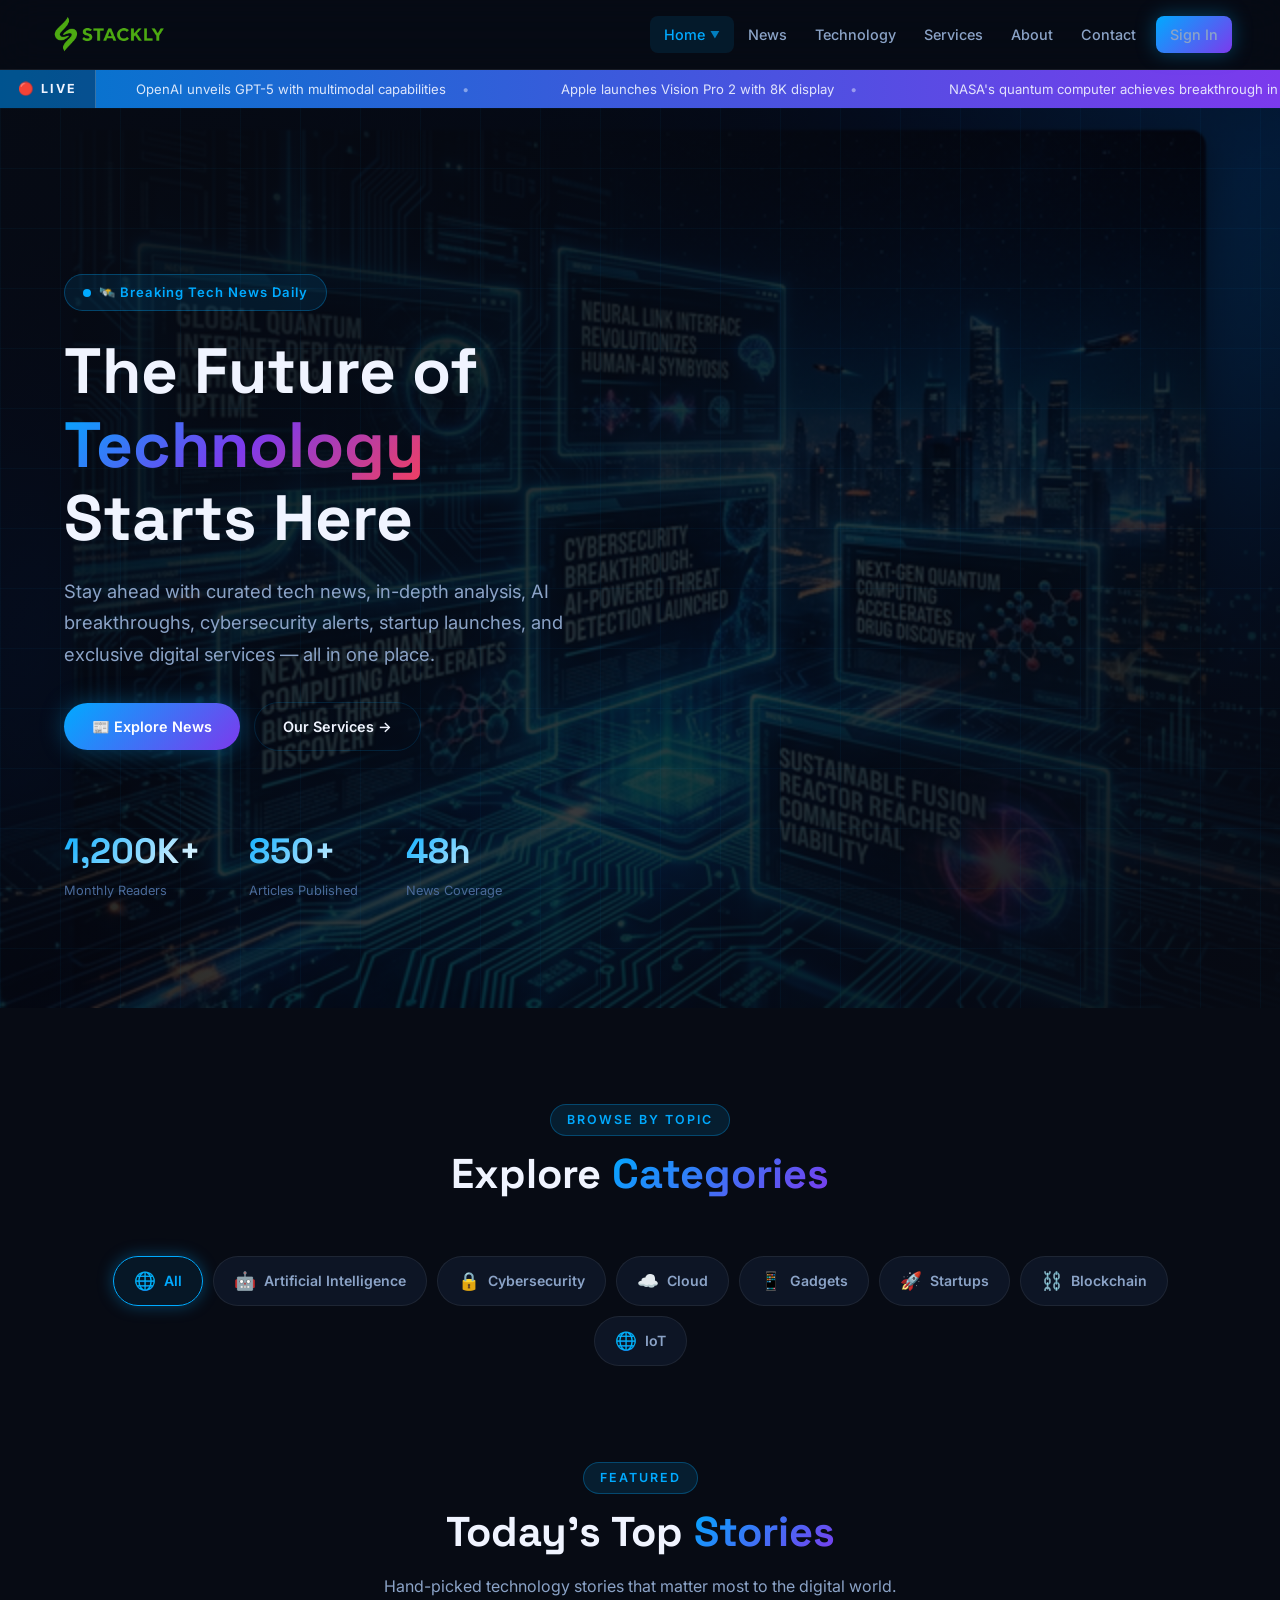
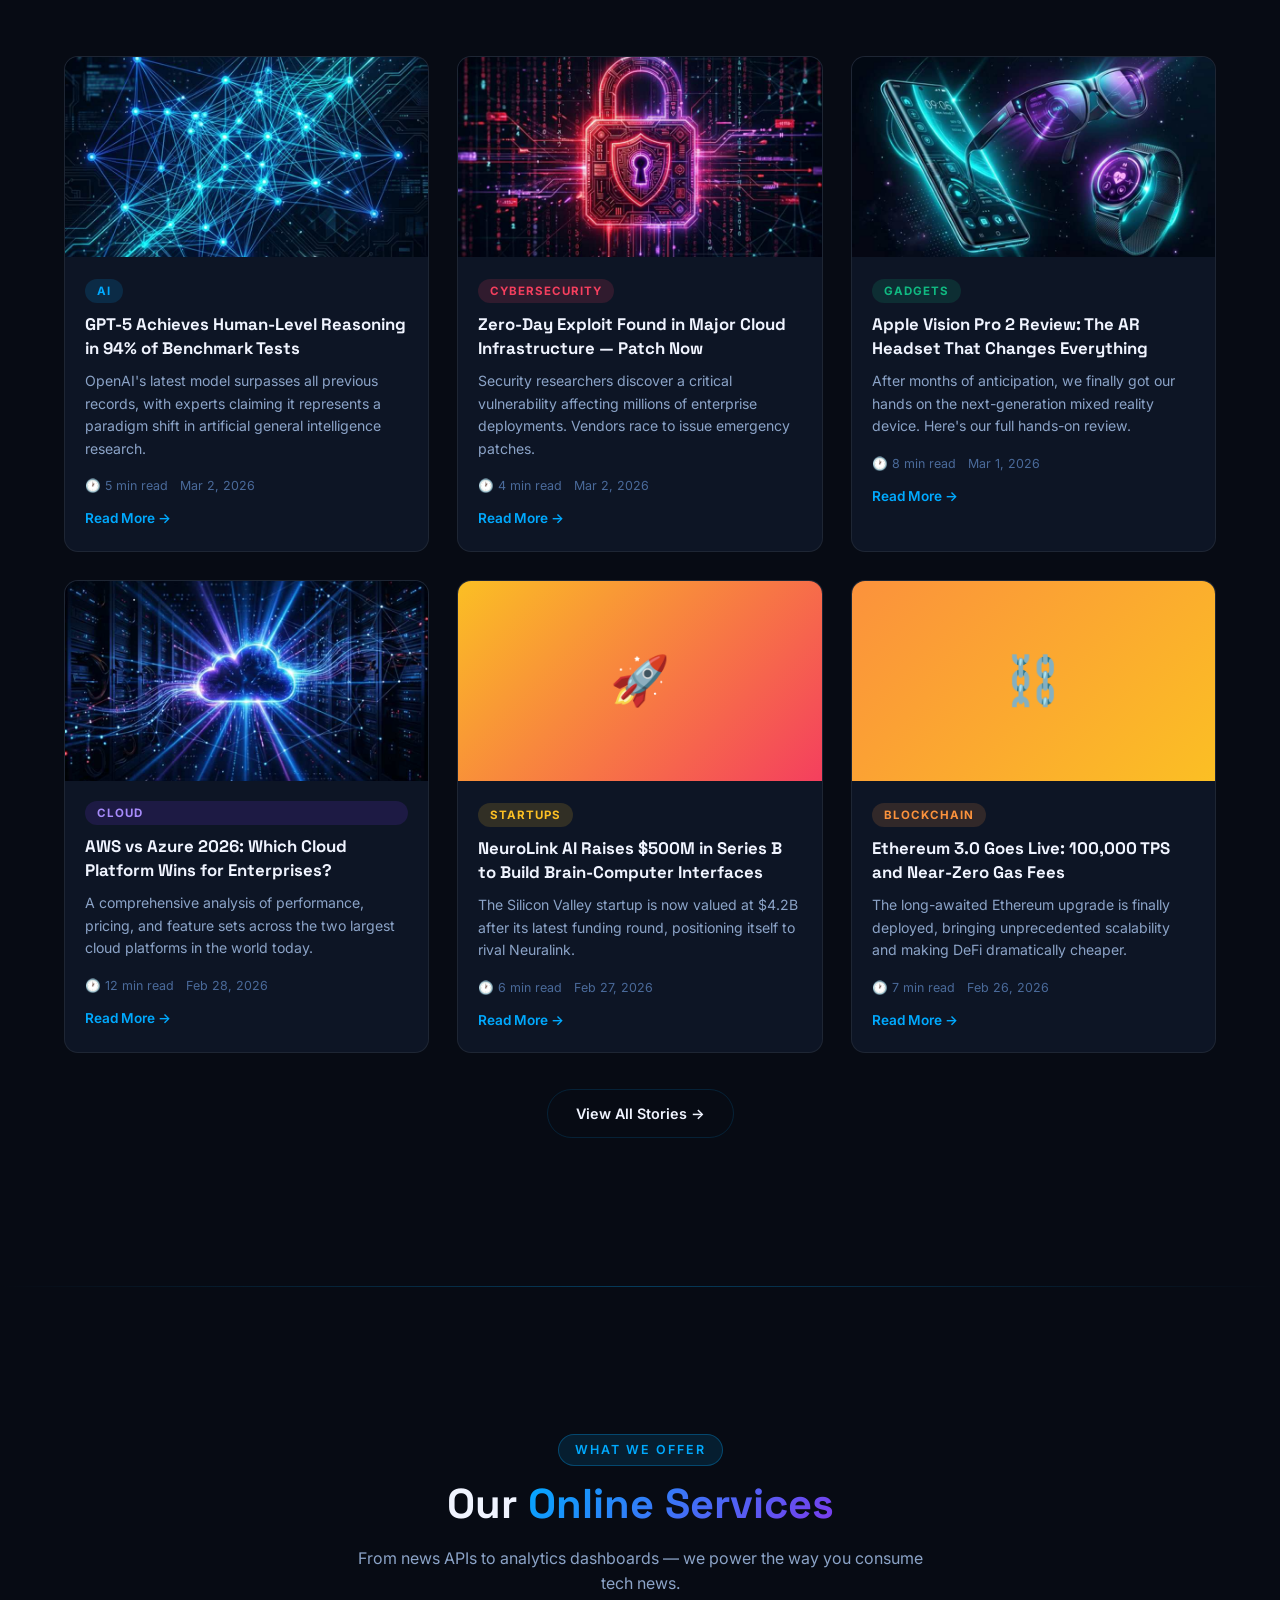
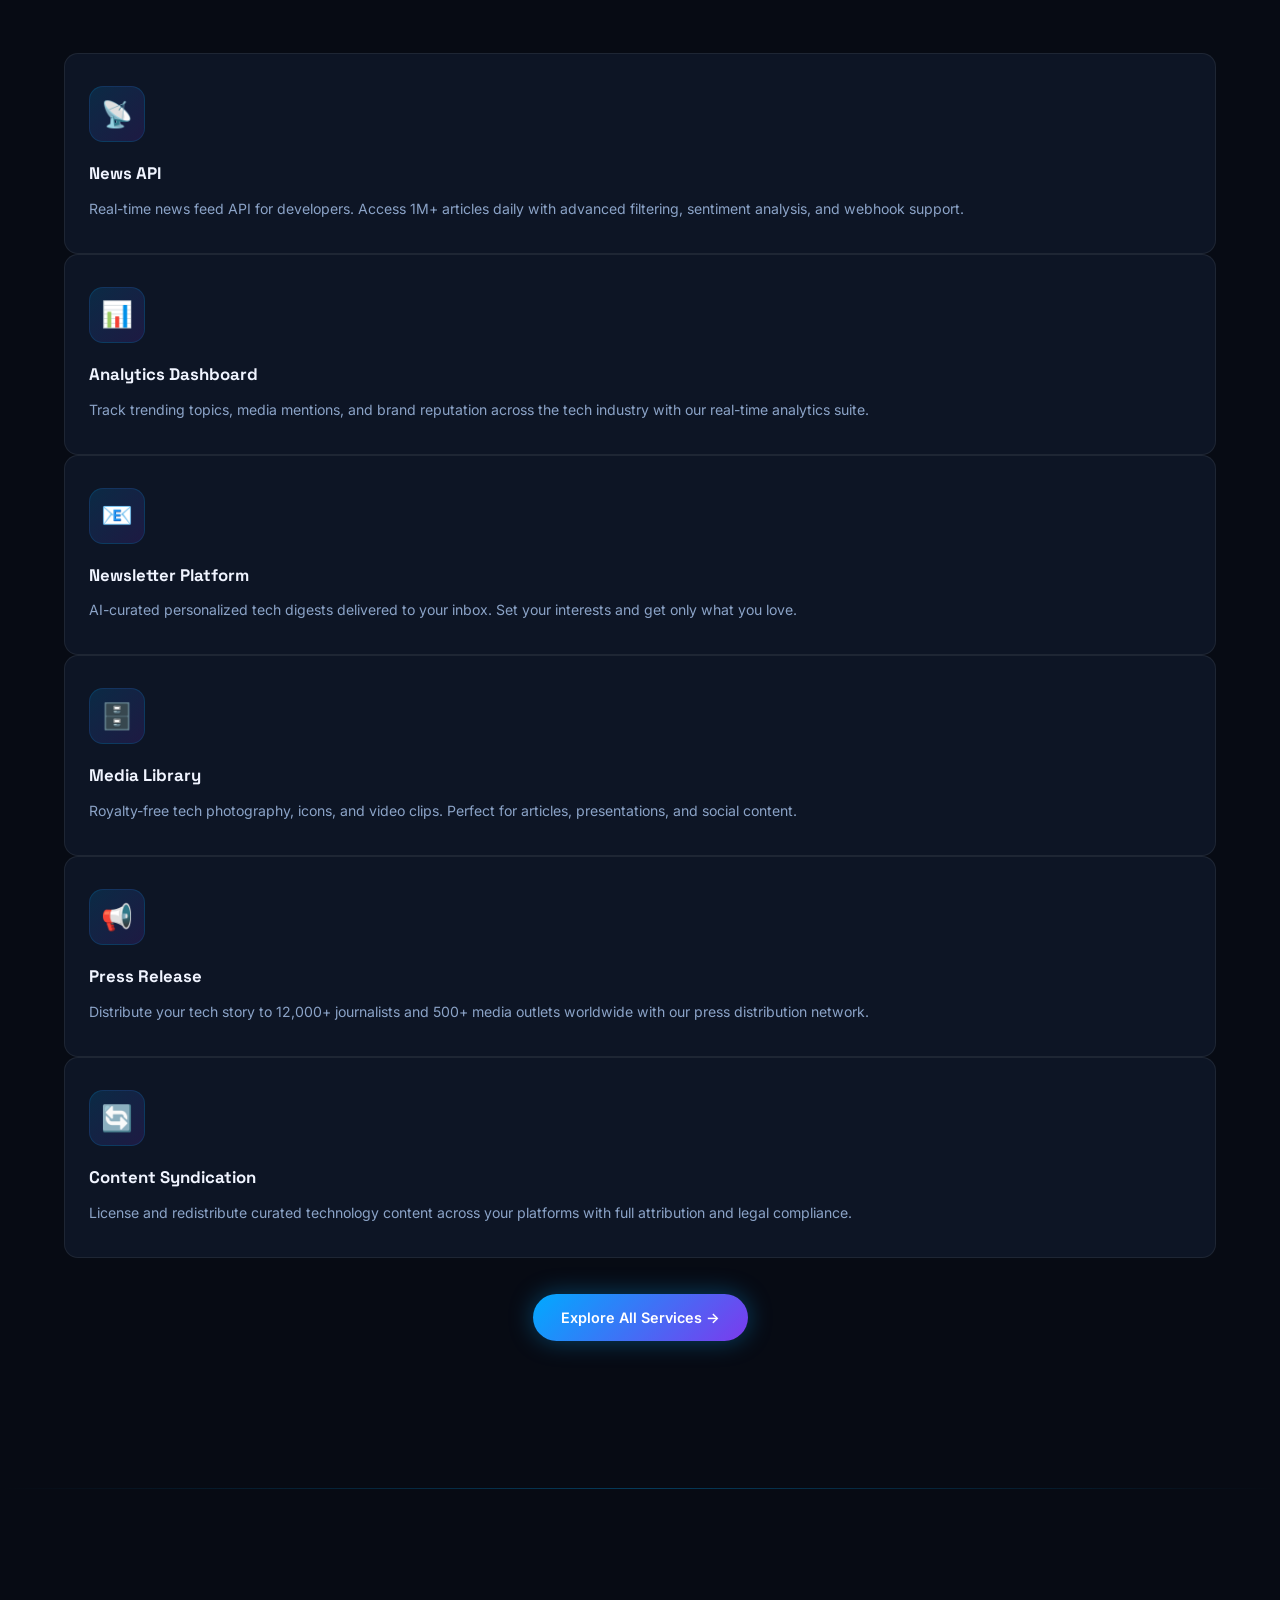
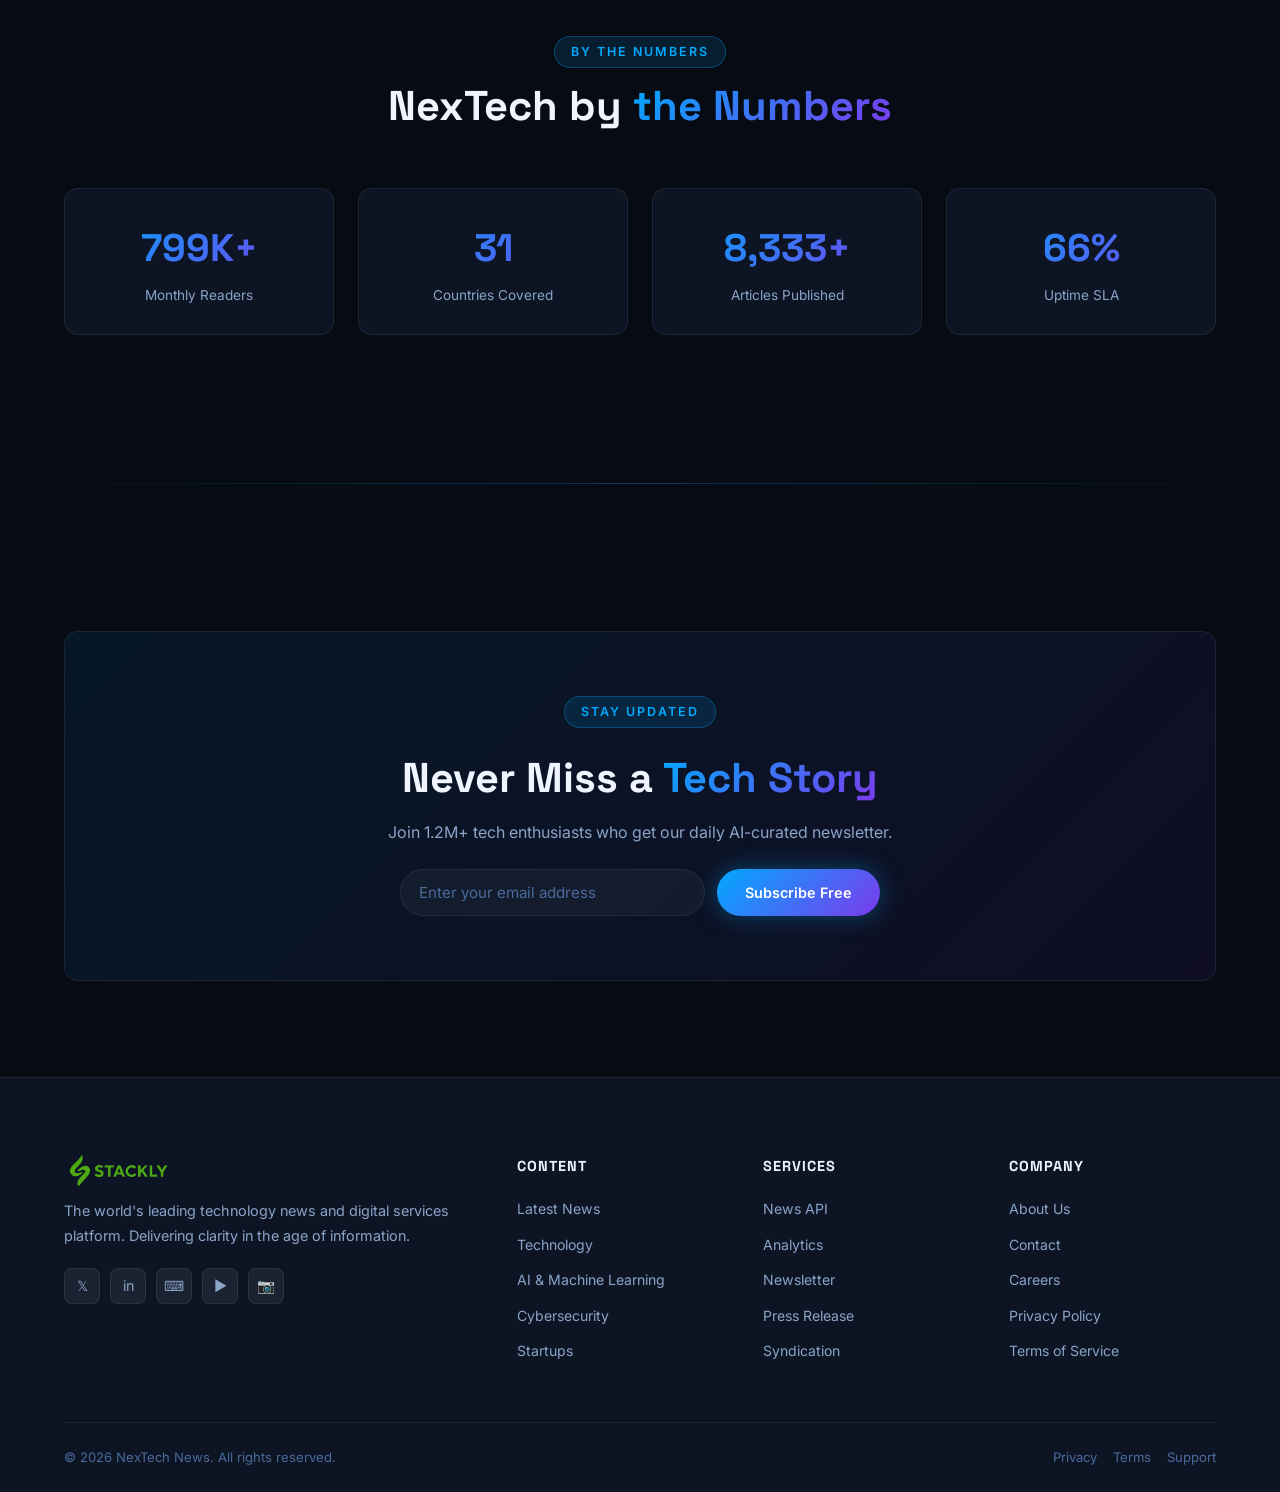
==== commit cdbc9e05: "Add files via upload" ====
--- a/index.html
+++ b/index.html
@@ -23,7 +23,13 @@
     <img src="logo.webp" alt="NexTech Logo" />
   </a>
   <div class="nav-links">
-    <a href="index.html" class="active">Home</a>
+<div class="nav-dropdown" id="homeDropdown">
+      <div class="nav-dropdown-trigger active" id="homeDropdownTrigger">
+        Home <span class="nav-dropdown-arrow">▼</span>
+      </div>
+      <div class="nav-dropdown-menu">
+        <a href="home2.html"><span class="dd-icon">🏡</span> Home 2</a>
+    </div>
     <a href="news.html">News</a>
     <a href="tech.html">Technology</a>
     <a href="services.html">Services</a>
@@ -40,7 +46,10 @@
 
 <!-- Mobile Nav -->
 <div class="nav-mobile" id="mobileNav">
-  <a href="index.html">🏠 Home</a>
+<a href="index.html">🏠 Home</a>
+  <a href="home2.html" style="padding-left:28px;font-size:0.85rem;opacity:0.8">└ 🏡 Home 2</a>
+  <a href="dashboard.html" style="padding-left:28px;font-size:0.85rem;opacity:0.8">└ 📊 Dashboard</a>
+  <a href="login.html" style="padding-left:28px;font-size:0.85rem;opacity:0.8">└ 🔑 Login</a>
   <a href="news.html">📰 News</a>
   <a href="tech.html">💻 Technology</a>
   <a href="services.html">⚙️ Services</a>
@@ -126,7 +135,7 @@
     <!-- Card 1 -->
     <article class="card reveal card-item" data-category="ai">
       <div class="card-img-wrap">
-        <div class="card-img" style="background: linear-gradient(135deg,#0077cc,#7c3aed); display:flex; align-items:center; justify-content:center; font-size:3rem;">🤖</div>
+        <img src="images/ai-article.webp" alt="AI Article" class="card-img" />
       </div>
       <div class="card-body">
         <span class="card-tag tag-ai">AI</span>
@@ -142,7 +151,7 @@
     <!-- Card 2 -->
     <article class="card reveal card-item" data-category="security">
       <div class="card-img-wrap">
-        <div class="card-img" style="background: linear-gradient(135deg,#f43f5e,#7c3aed); display:flex; align-items:center; justify-content:center; font-size:3rem;">🔒</div>
+        <img src="images/security-article.webp" alt="Security Article" class="card-img" />
       </div>
       <div class="card-body">
         <span class="card-tag tag-security">Cybersecurity</span>
@@ -158,7 +167,7 @@
     <!-- Card 3 -->
     <article class="card reveal card-item" data-category="gadgets">
       <div class="card-img-wrap">
-        <div class="card-img" style="background: linear-gradient(135deg,#10b981,#0077cc); display:flex; align-items:center; justify-content:center; font-size:3rem;">📱</div>
+        <img src="images/gadgets-article.webp" alt="Gadgets Article" class="card-img" />
       </div>
       <div class="card-body">
         <span class="card-tag tag-gadgets">Gadgets</span>
@@ -174,7 +183,7 @@
     <!-- Card 4 -->
     <article class="card reveal card-item" data-category="cloud">
       <div class="card-img-wrap">
-        <div class="card-img" style="background: linear-gradient(135deg,#7c3aed,#a78bfa); display:flex; align-items:center; justify-content:center; font-size:3rem;">☁️</div>
+        <img src="images/cloud-article.webp" alt="Cloud Article" class="card-img" />
       </div>
       <div class="card-body">
         <span class="card-tag tag-cloud">Cloud</span>
--- a/css/style.css
+++ b/css/style.css
@@ -262,6 +262,106 @@
   color: var(--primary);
 }
 
+/* ---- Nav Dropdown ---- */
+.nav-dropdown {
+  position: relative;
+  display: inline-flex;
+  align-items: center;
+}
+
+.nav-dropdown-trigger {
+  display: flex;
+  align-items: center;
+  gap: 5px;
+  padding: 7px 14px;
+  border-radius: var(--radius-sm);
+  font-size: 0.9rem;
+  font-weight: 500;
+  color: var(--text-secondary);
+  cursor: pointer;
+  transition: var(--transition);
+  user-select: none;
+  white-space: nowrap;
+}
+
+.nav-dropdown-trigger:hover,
+.nav-dropdown.open .nav-dropdown-trigger {
+  color: var(--text-primary);
+  background: rgba(0, 170, 255, 0.1);
+}
+
+.nav-dropdown-trigger.active {
+  color: var(--primary);
+  background: rgba(0, 170, 255, 0.1);
+}
+
+.nav-dropdown-arrow {
+  font-size: 0.6rem;
+  opacity: 0.7;
+  transition: transform 0.25s ease;
+  line-height: 1;
+}
+
+.nav-dropdown.open .nav-dropdown-arrow {
+  transform: rotate(180deg);
+}
+
+.nav-dropdown-menu {
+  position: absolute;
+  top: calc(100% + 10px);
+  left: 0;
+  min-width: 170px;
+  background: rgba(7, 11, 20, 0.97);
+  backdrop-filter: blur(20px);
+  border: 1px solid rgba(0, 170, 255, 0.2);
+  border-radius: 12px;
+  padding: 6px;
+  box-shadow: 0 16px 48px rgba(0, 0, 0, 0.5), 0 0 20px rgba(0, 170, 255, 0.08);
+  opacity: 0;
+  visibility: hidden;
+  transform: translateY(-8px);
+  transition: opacity 0.25s ease, transform 0.25s ease, visibility 0.25s;
+  z-index: 1000;
+}
+
+.nav-dropdown.open .nav-dropdown-menu {
+  opacity: 1;
+  visibility: visible;
+  transform: translateY(0);
+}
+
+.nav-dropdown-menu a {
+  display: flex;
+  align-items: center;
+  gap: 10px;
+  padding: 10px 14px;
+  border-radius: 8px;
+  font-size: 0.88rem;
+  font-weight: 500;
+  color: var(--text-secondary);
+  transition: var(--transition);
+  text-decoration: none;
+}
+
+.nav-dropdown-menu a:hover {
+  color: var(--primary);
+  background: rgba(0, 170, 255, 0.1);
+  padding-left: 18px;
+}
+
+.nav-dropdown-menu a .dd-icon {
+  font-size: 1rem;
+  flex-shrink: 0;
+  width: 22px;
+  text-align: center;
+}
+
+.nav-dropdown-divider {
+  height: 1px;
+  background: rgba(255, 255, 255, 0.07);
+  margin: 4px 6px;
+}
+
 .nav-actions {
   display: flex;
   align-items: center;
--- a/css/responsive.css
+++ b/css/responsive.css
@@ -19,8 +19,10 @@
         display: flex;
     }
 
-    .nav-logo-text {
-        font-size: 1rem;
+    /* Logo on mobile — cap width so it fits next to hamburger */
+    .nav-logo img {
+        height: 30px;
+        max-width: 120px;
     }
 
     /* Hero */
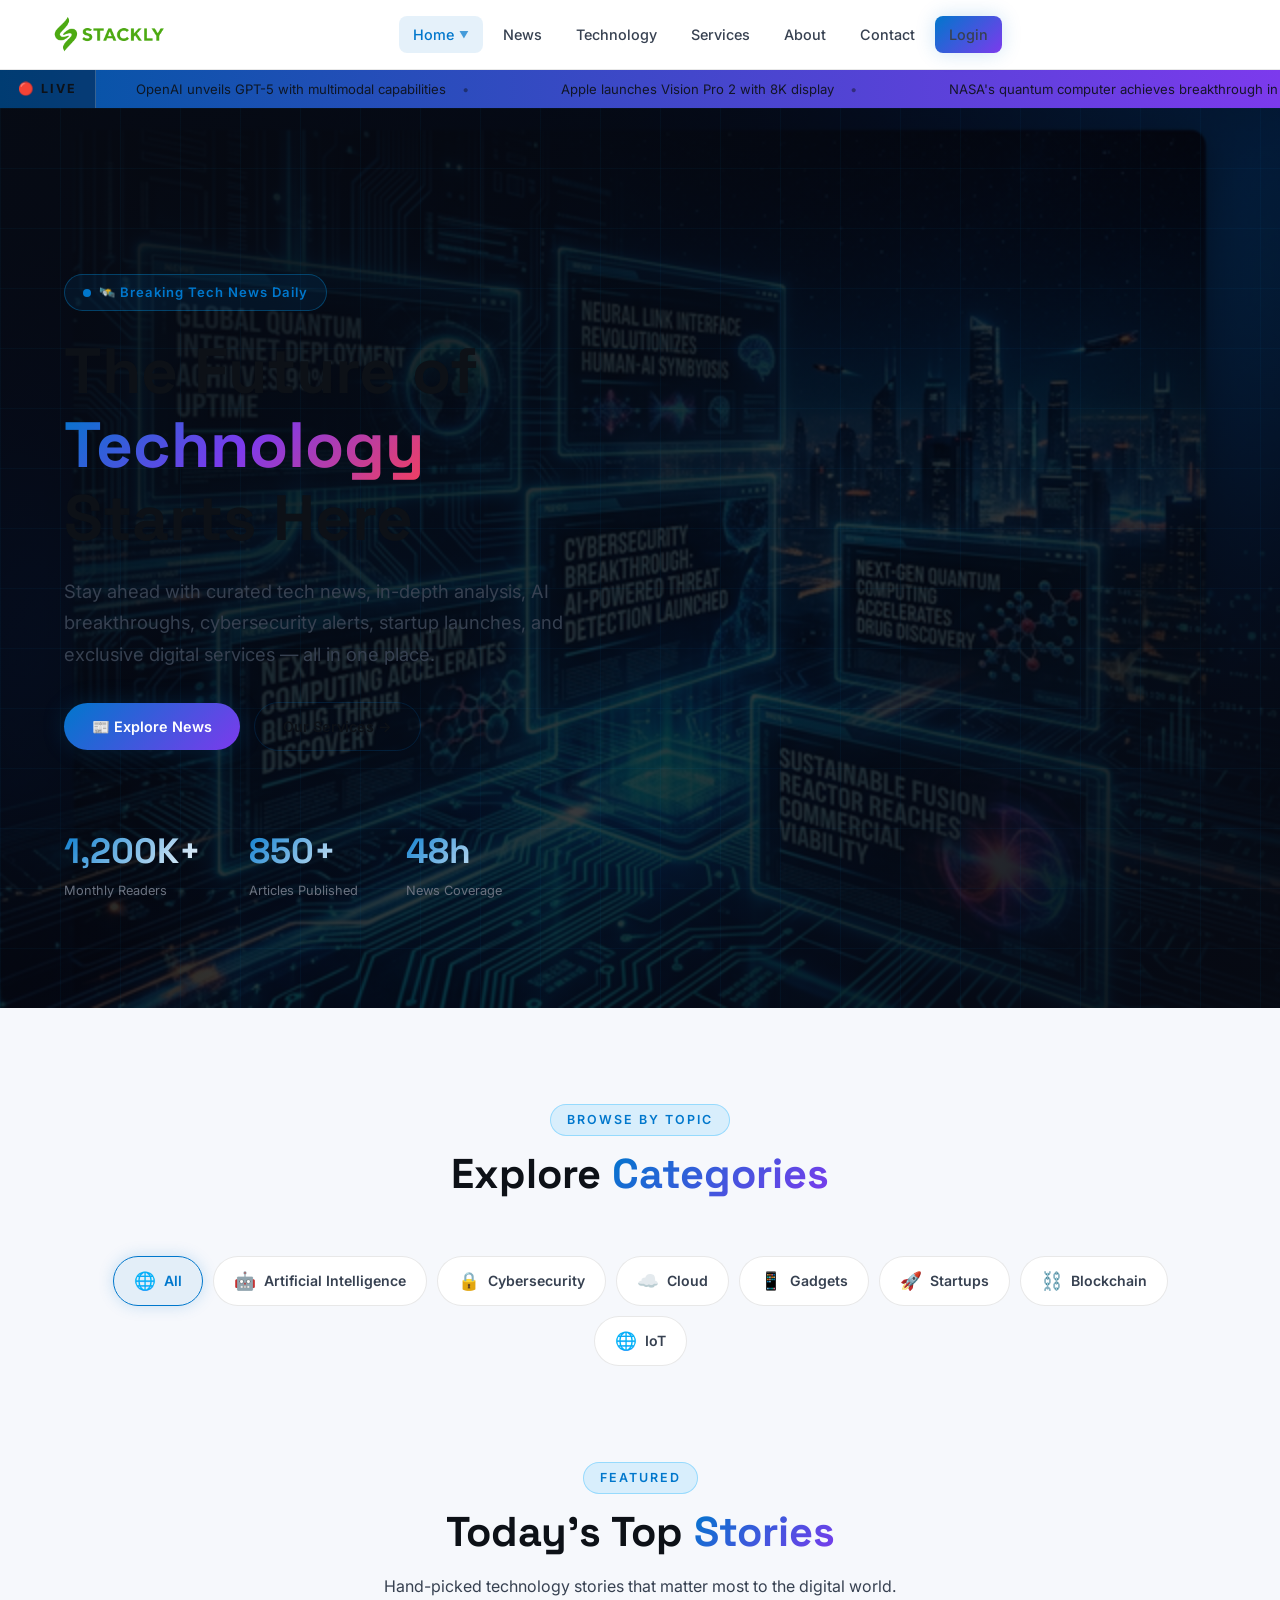
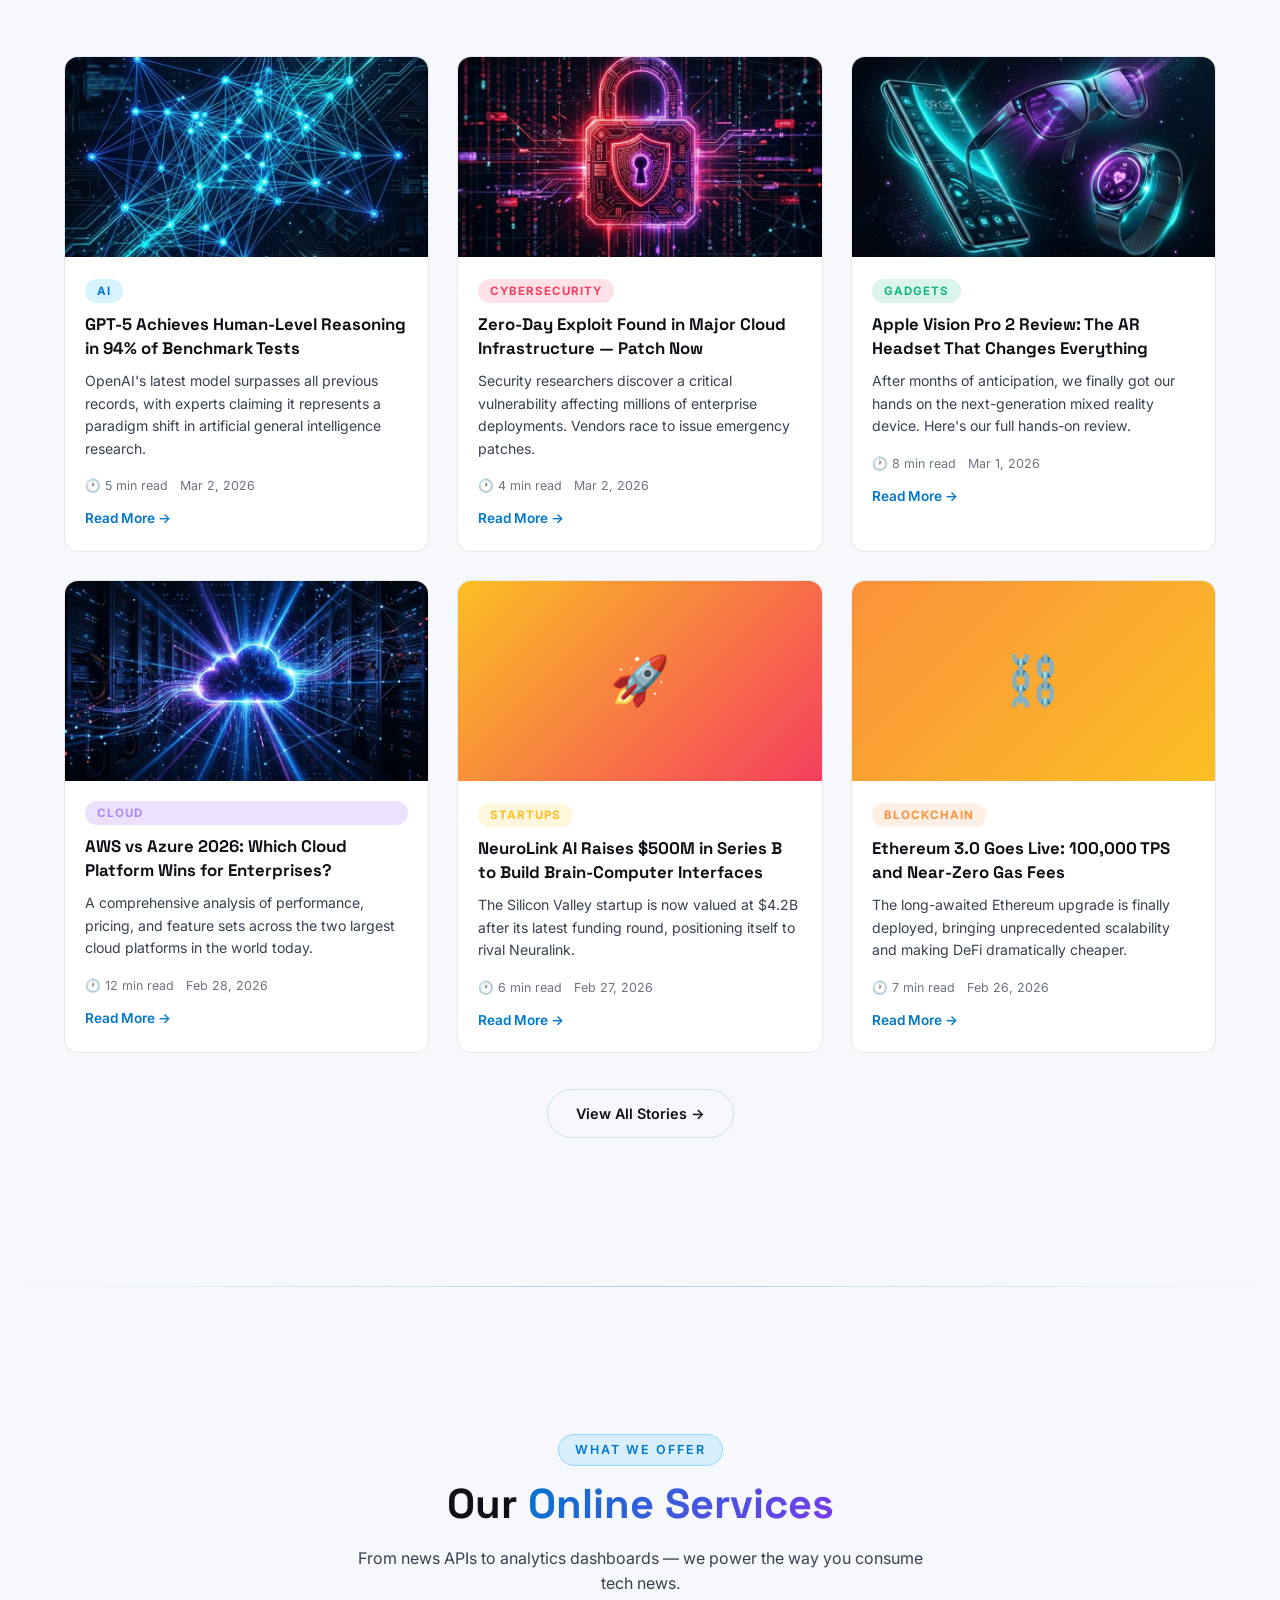
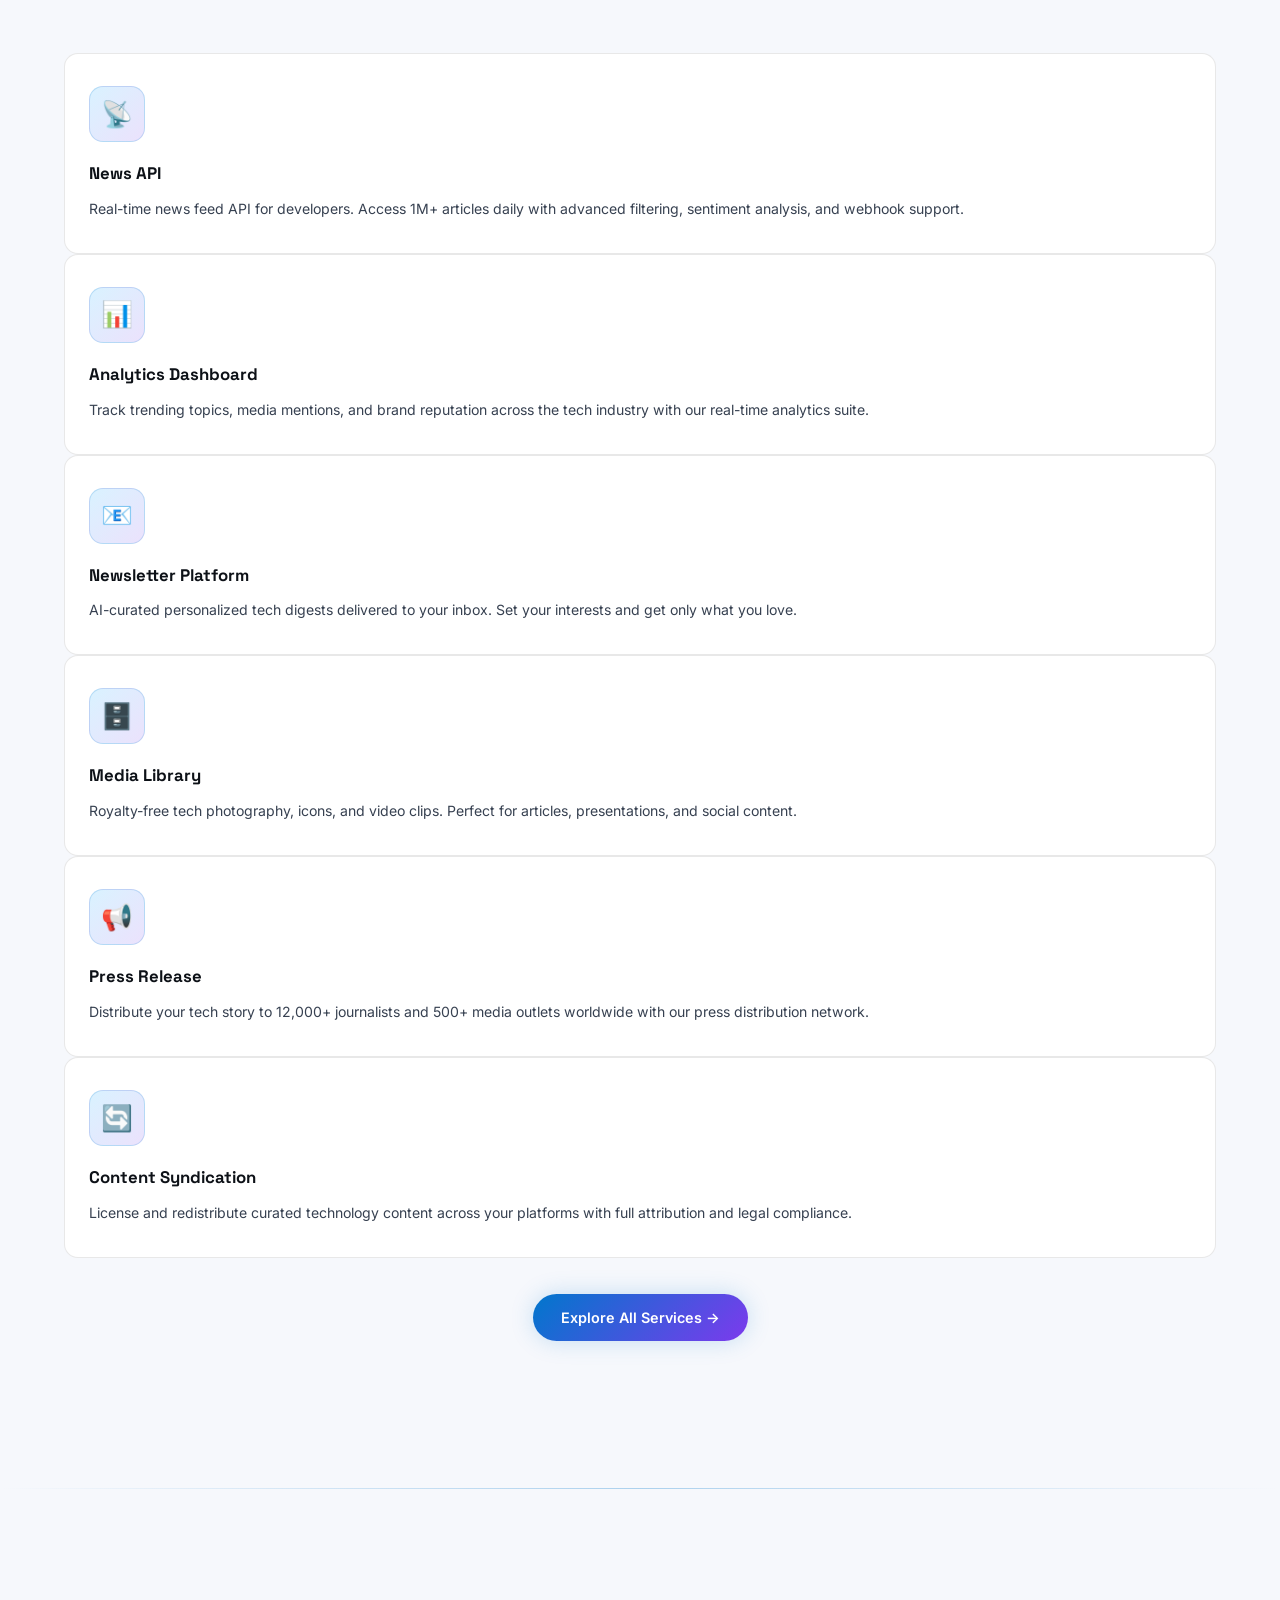
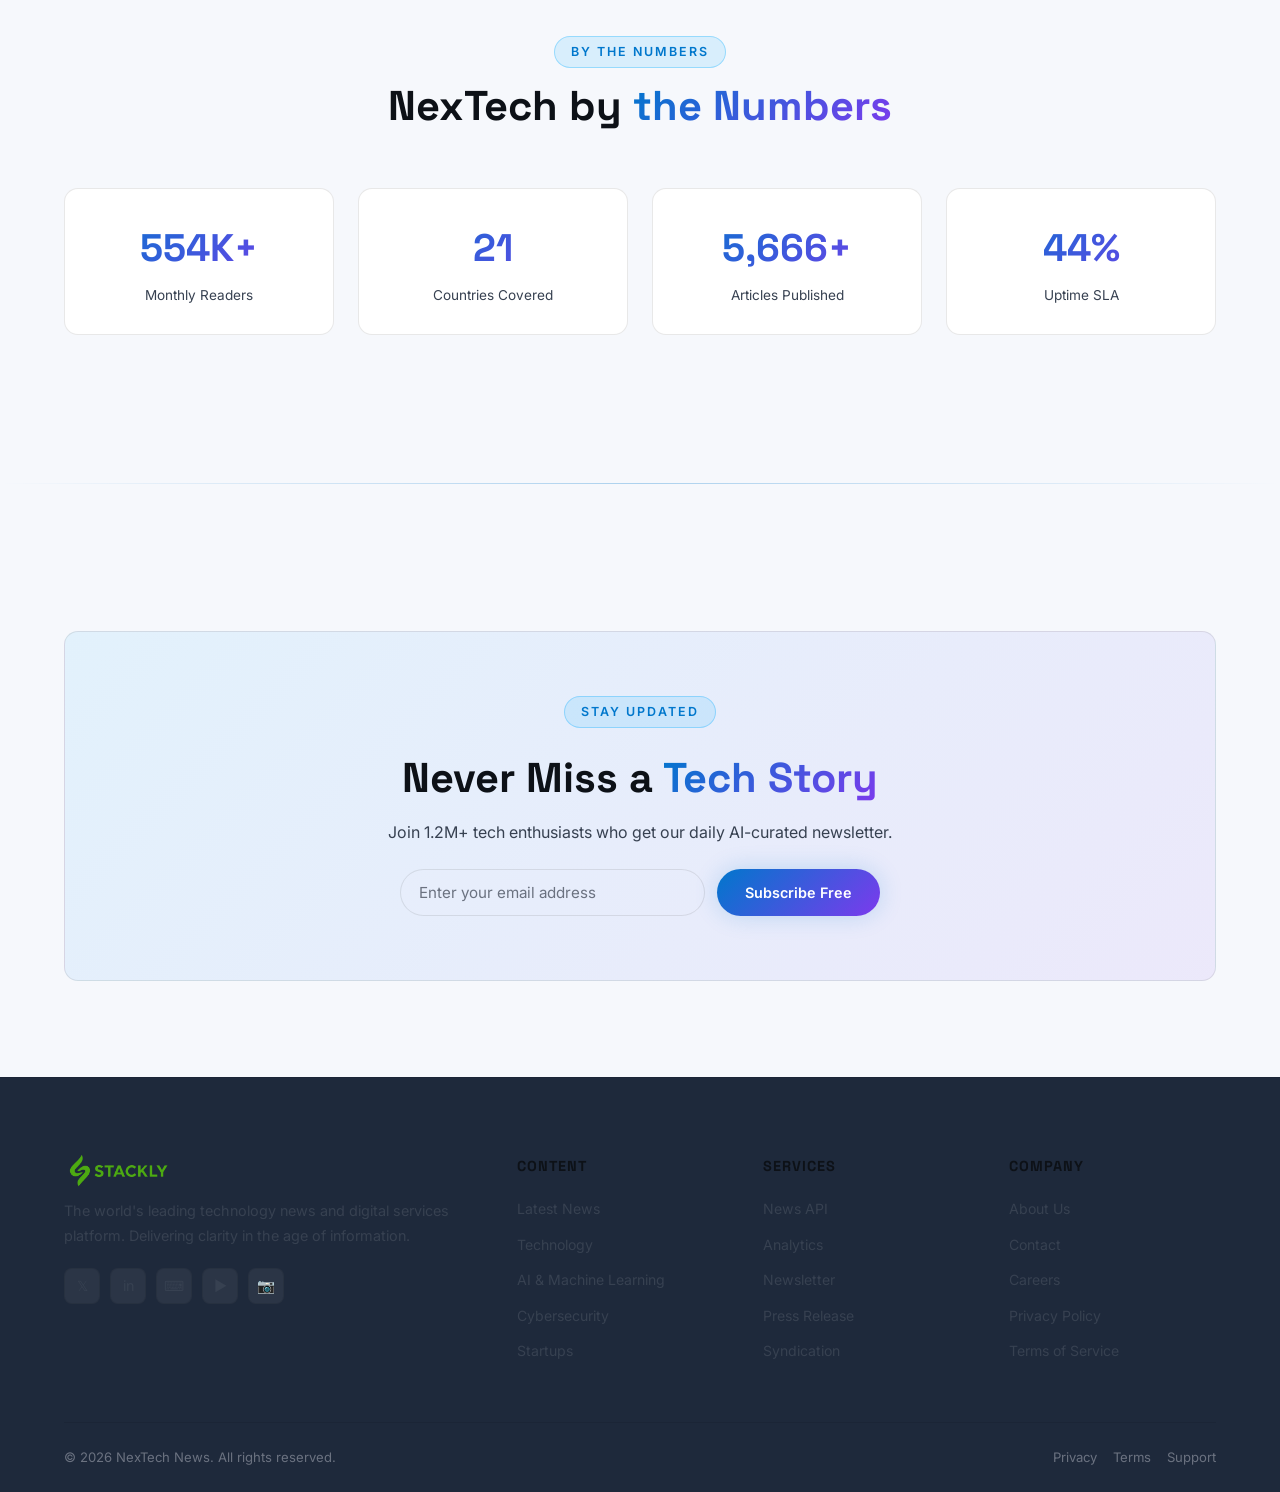
==== commit 3850549d: "Add files via upload" ====
--- a/index.html
+++ b/index.html
@@ -13,7 +13,17 @@
 <!-- Preloader -->
 <div id="preloader">
   <img src="logo.webp" alt="NexTech" class="preloader-logo" />
-  <div class="preloader-bar-wrap"><div class="preloader-bar"></div></div>
+  <div class="preloader-bar-wrap"><div class="preloader-bar"></div>
+
+
+
+
+
+
+
+
+
+</div>
   <p class="preloader-text">Loading NexTech</p>
 </div>
 
@@ -23,45 +33,55 @@
     <img src="logo.webp" alt="NexTech Logo" />
   </a>
   <div class="nav-links">
-<div class="nav-dropdown" id="homeDropdown">
+    <div class="nav-dropdown" id="homeDropdown">
       <div class="nav-dropdown-trigger active" id="homeDropdownTrigger">
-        Home <span class="nav-dropdown-arrow">▼</span>
+        Home <span class="nav-dropdown-arrow">&#9660;</span>
       </div>
       <div class="nav-dropdown-menu">
-        <a href="home2.html"><span class="dd-icon">🏡</span> Home 2</a>
+        <a href="home2.html"><span class="dd-icon">&#127969;</span> Home 2</a>
+      </div>
     </div>
     <a href="news.html">News</a>
     <a href="tech.html">Technology</a>
     <a href="services.html">Services</a>
     <a href="about.html">About</a>
     <a href="contact.html">Contact</a>
+    <a href="login.html" class="btn-nav-login">Login</a>
   </div>
   <div class="nav-actions">
-    <a href="login.html" class="btn-nav-login">Sign In</a>
     <button class="nav-hamburger" id="hamburger" aria-label="Menu">
       <span></span><span></span><span></span>
     </button>
   </div>
 </nav>
-
 <!-- Mobile Nav -->
 <div class="nav-mobile" id="mobileNav">
-<a href="index.html">🏠 Home</a>
-  <a href="home2.html" style="padding-left:28px;font-size:0.85rem;opacity:0.8">└ 🏡 Home 2</a>
-  <a href="dashboard.html" style="padding-left:28px;font-size:0.85rem;opacity:0.8">└ 📊 Dashboard</a>
-  <a href="login.html" style="padding-left:28px;font-size:0.85rem;opacity:0.8">└ 🔑 Login</a>
-  <a href="news.html">📰 News</a>
-  <a href="tech.html">💻 Technology</a>
-  <a href="services.html">⚙️ Services</a>
-  <a href="about.html">👥 About</a>
-  <a href="contact.html">✉️ Contact</a>
-  <a href="login.html" class="btn-nav-login">Sign In</a>
+  <a href="index.html">&#127968; Home</a>
+  <a href="home2.html" style="padding-left:28px;font-size:0.85rem;opacity:0.8">&#9492; &#127969; Home 2</a>
+  <a href="news.html">&#128240; News</a>
+  <a href="tech.html">&#128187; Technology</a>
+  <a href="services.html">&#9881;&#65039; Services</a>
+  <a href="about.html">&#128101; About</a>
+  <a href="contact.html">&#9993;&#65039; Contact</a>
+  <a href="login.html" class="btn-nav-login">Login</a>
 </div>
 
+
+
+
 <!-- Breaking News Ticker -->
+
+
+
 <div class="ticker-wrap">
-  <div class="ticker-label">🔴 LIVE</div>
-  <div class="ticker-track">
+  
+
+
+<div class="ticker-label">🔴 LIVE</div>
+  
+
+
+<div class="ticker-track">
     <span class="ticker-item">OpenAI unveils GPT-5 with multimodal capabilities <span>•</span></span>
     <span class="ticker-item">Apple launches Vision Pro 2 with 8K display <span>•</span></span>
     <span class="ticker-item">NASA's quantum computer achieves breakthrough in space navigation <span>•</span></span>
@@ -73,6 +93,9 @@
 </div>
 
 <!-- Hero Section -->
+
+
+
 <section class="hero">
   <div class="hero-bg"></div>
   <div class="hero-overlay"></div>
@@ -107,6 +130,9 @@
 </section>
 
 <!-- Categories -->
+
+
+
 <section class="section" style="padding-bottom:0">
   <div class="section-header reveal">
     <span class="section-tag">Browse by Topic</span>
@@ -125,6 +151,9 @@
 </section>
 
 <!-- Featured News -->
+
+
+
 <section class="section">
   <div class="section-header reveal">
     <span class="section-tag">Featured</span>
@@ -236,7 +265,13 @@
 
 <div class="divider"></div>
 
+
+
+
 <!-- Services Preview -->
+
+
+
 <section class="section">
   <div class="section-header reveal">
     <span class="section-tag">What We Offer</span>
@@ -283,6 +318,9 @@
 <div class="divider"></div>
 
 <!-- Stats Section -->
+
+
+
 <section class="section">
   <div class="section-header reveal">
     <span class="section-tag">By the Numbers</span>
@@ -311,6 +349,9 @@
 <div class="divider"></div>
 
 <!-- Newsletter -->
+
+
+
 <section class="section">
   <div class="newsletter-section reveal">
     <span class="section-tag">Stay Updated</span>
@@ -323,7 +364,13 @@
   </div>
 </section>
 
+
+
+
 <!-- Footer -->
+
+
+
 <footer class="footer">
   <div class="footer-top">
     <div class="footer-brand">
--- a/css/style.css
+++ b/css/style.css
@@ -1,4 +1,4 @@
-/* =========================================
+﻿/* =========================================
    NEWS TECHNOLOGY - Global Styles
    ========================================= */
 
@@ -7,25 +7,25 @@
 
 /* ---- CSS Variables ---- */
 :root {
-  --primary: #0af;
-  --primary-dark: #0077cc;
-  --primary-glow: rgba(0, 170, 255, 0.35);
+  --primary: #0077cc;
+  --primary-dark: #0056a3;
+  --primary-glow: rgba(0, 119, 204, 0.2);
   --secondary: #7c3aed;
   --accent: #f43f5e;
   --accent2: #10b981;
-  --bg-dark: #070b14;
-  --bg-card: #0d1525;
-  --bg-card2: #111827;
-  --border: rgba(0, 170, 255, 0.15);
-  --border2: rgba(255, 255, 255, 0.07);
-  --text-primary: #f0f4ff;
-  --text-secondary: #8ba3c7;
-  --text-muted: #4a6a9a;
+  --bg-dark: #f6f8fc;
+  --bg-card: #ffffff;
+  --bg-card2: #f0f4fa;
+  --border: rgba(0, 119, 204, 0.18);
+  --border2: rgba(0, 0, 0, 0.09);
+  --text-primary: #0d1117;
+  --text-secondary: #374151;
+  --text-muted: #6b7280;
   --nav-h: 70px;
   --radius: 14px;
   --radius-sm: 8px;
-  --shadow: 0 8px 32px rgba(0, 0, 0, 0.5);
-  --shadow-glow: 0 0 30px rgba(0, 170, 255, 0.2);
+  --shadow: 0 4px 24px rgba(0, 0, 0, 0.08);
+  --shadow-glow: 0 0 24px rgba(0, 119, 204, 0.15);
   --transition: all 0.3s cubic-bezier(0.4, 0, 0.2, 1);
   --font-main: 'Inter', sans-serif;
   --font-display: 'Space Grotesk', sans-serif;
@@ -203,15 +203,15 @@
   justify-content: space-between;
   padding: 0 clamp(16px, 4vw, 48px);
   z-index: 999;
-  background: rgba(7, 11, 20, 0.85);
+  background: rgba(255, 255, 255, 0.92);
   backdrop-filter: blur(20px);
   border-bottom: 1px solid var(--border2);
   transition: var(--transition);
 }
 
 .navbar.scrolled {
-  background: rgba(7, 11, 20, 0.97);
-  box-shadow: 0 4px 32px rgba(0, 0, 0, 0.5);
+  background: rgba(255, 255, 255, 0.98);
+  box-shadow: 0 4px 20px rgba(0, 0, 0, 0.08);
 }
 
 .nav-logo {
@@ -255,7 +255,7 @@
 .nav-links a:hover,
 .nav-links a.active {
   color: var(--text-primary);
-  background: rgba(0, 170, 255, 0.1);
+  background: rgba(0, 119, 204, 0.1);
 }
 
 .nav-links a.active {
@@ -287,12 +287,12 @@
 .nav-dropdown-trigger:hover,
 .nav-dropdown.open .nav-dropdown-trigger {
   color: var(--text-primary);
-  background: rgba(0, 170, 255, 0.1);
+  background: rgba(0, 119, 204, 0.1);
 }
 
 .nav-dropdown-trigger.active {
   color: var(--primary);
-  background: rgba(0, 170, 255, 0.1);
+  background: rgba(0, 119, 204, 0.1);
 }
 
 .nav-dropdown-arrow {
@@ -311,7 +311,7 @@
   top: calc(100% + 10px);
   left: 0;
   min-width: 170px;
-  background: rgba(7, 11, 20, 0.97);
+  background: rgba(255, 255, 255, 0.97);
   backdrop-filter: blur(20px);
   border: 1px solid rgba(0, 170, 255, 0.2);
   border-radius: 12px;
@@ -345,7 +345,7 @@
 
 .nav-dropdown-menu a:hover {
   color: var(--primary);
-  background: rgba(0, 170, 255, 0.1);
+  background: rgba(0, 119, 204, 0.1);
   padding-left: 18px;
 }
 
@@ -422,7 +422,7 @@
   top: var(--nav-h);
   left: 0;
   right: 0;
-  background: rgba(7, 11, 20, 0.98);
+  background: rgba(255, 255, 255, 0.98);
   backdrop-filter: blur(20px);
   padding: 20px clamp(16px, 4vw, 32px) 28px;
   border-bottom: 1px solid var(--border2);
@@ -450,7 +450,7 @@
 
 .nav-mobile a:hover {
   color: var(--primary);
-  background: rgba(0, 170, 255, 0.08);
+  background: rgba(0, 119, 204, 0.08);
 }
 
 .nav-mobile .btn-nav-login {
@@ -747,7 +747,7 @@
 }
 
 .btn-outline:hover {
-  background: rgba(0, 170, 255, 0.08);
+  background: rgba(0, 119, 204, 0.08);
   border-color: var(--primary);
 }
 
@@ -788,7 +788,7 @@
 
 .form-input:focus {
   border-color: var(--primary);
-  background: rgba(0, 170, 255, 0.05);
+  background: rgba(0, 119, 204, 0.05);
   box-shadow: 0 0 0 3px var(--primary-glow);
 }
 
@@ -862,7 +862,7 @@
   gap: 8px;
   padding: 7px 18px;
   margin-bottom: 24px;
-  background: rgba(0, 170, 255, 0.1);
+  background: rgba(0, 119, 204, 0.1);
   border: 1px solid rgba(0, 170, 255, 0.3);
   border-radius: 99px;
   font-size: 0.82rem;
@@ -975,7 +975,7 @@
 .cat-pill.active {
   border-color: var(--primary);
   color: var(--primary);
-  background: rgba(0, 170, 255, 0.08);
+  background: rgba(0, 119, 204, 0.08);
   box-shadow: 0 0 16px var(--primary-glow);
 }
 
@@ -1010,7 +1010,7 @@
 
 /* ---- Footer ---- */
 .footer {
-  background: var(--bg-card);
+  background: #1e293b;
   border-top: 1px solid var(--border2);
   padding: clamp(40px, 6vw, 80px) clamp(16px, 5vw, 80px) 24px;
 }
@@ -1302,7 +1302,7 @@
 }
 
 .tag-pill:hover {
-  background: rgba(0, 170, 255, 0.1);
+  background: rgba(0, 119, 204, 0.1);
   border-color: var(--primary);
   color: var(--primary);
 }
@@ -1369,7 +1369,7 @@
 }
 
 .accordion-header:hover {
-  background: rgba(0, 170, 255, 0.05);
+  background: rgba(0, 119, 204, 0.05);
   color: var(--primary);
 }
 
--- a/css/responsive.css
+++ b/css/responsive.css
@@ -1,4 +1,4 @@
-/* =========================================
+﻿/* =========================================
    NEWS TECHNOLOGY - Responsive Styles
    All breakpoints from 320px upward
    ========================================= */
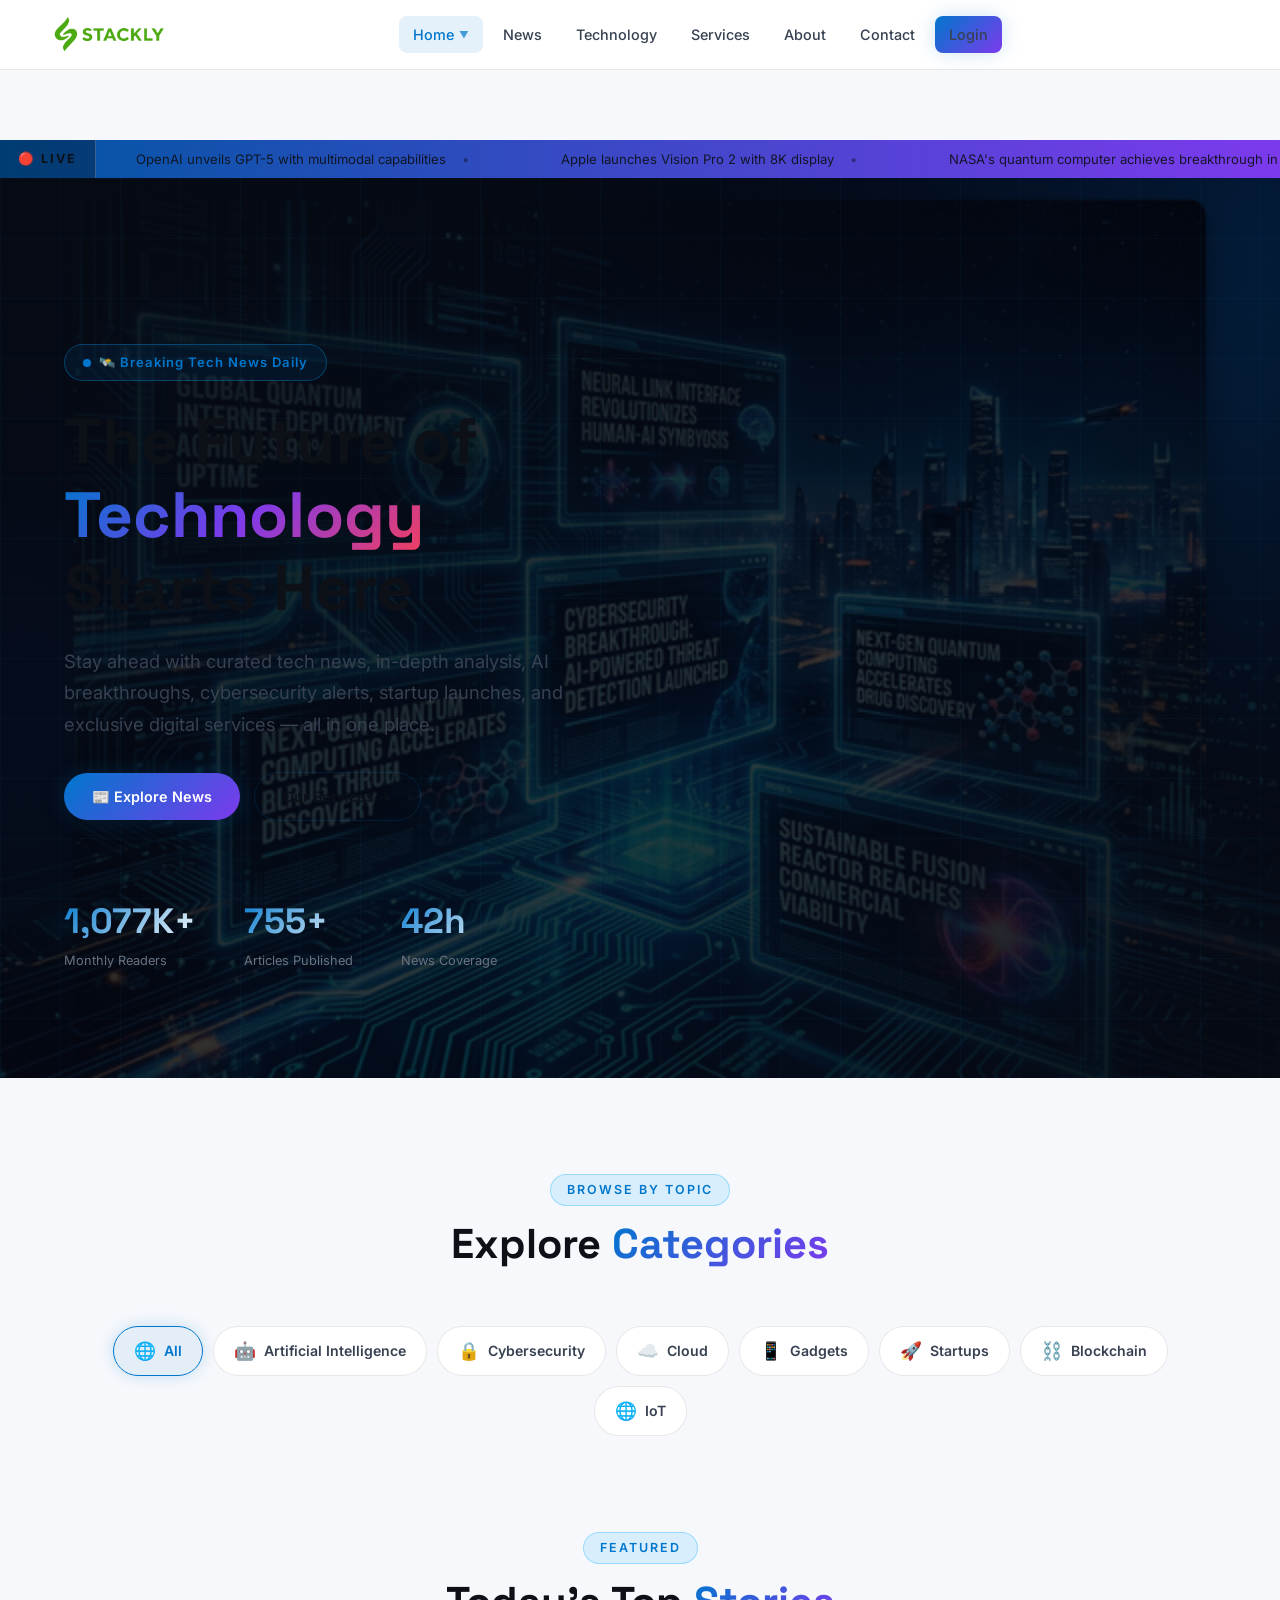
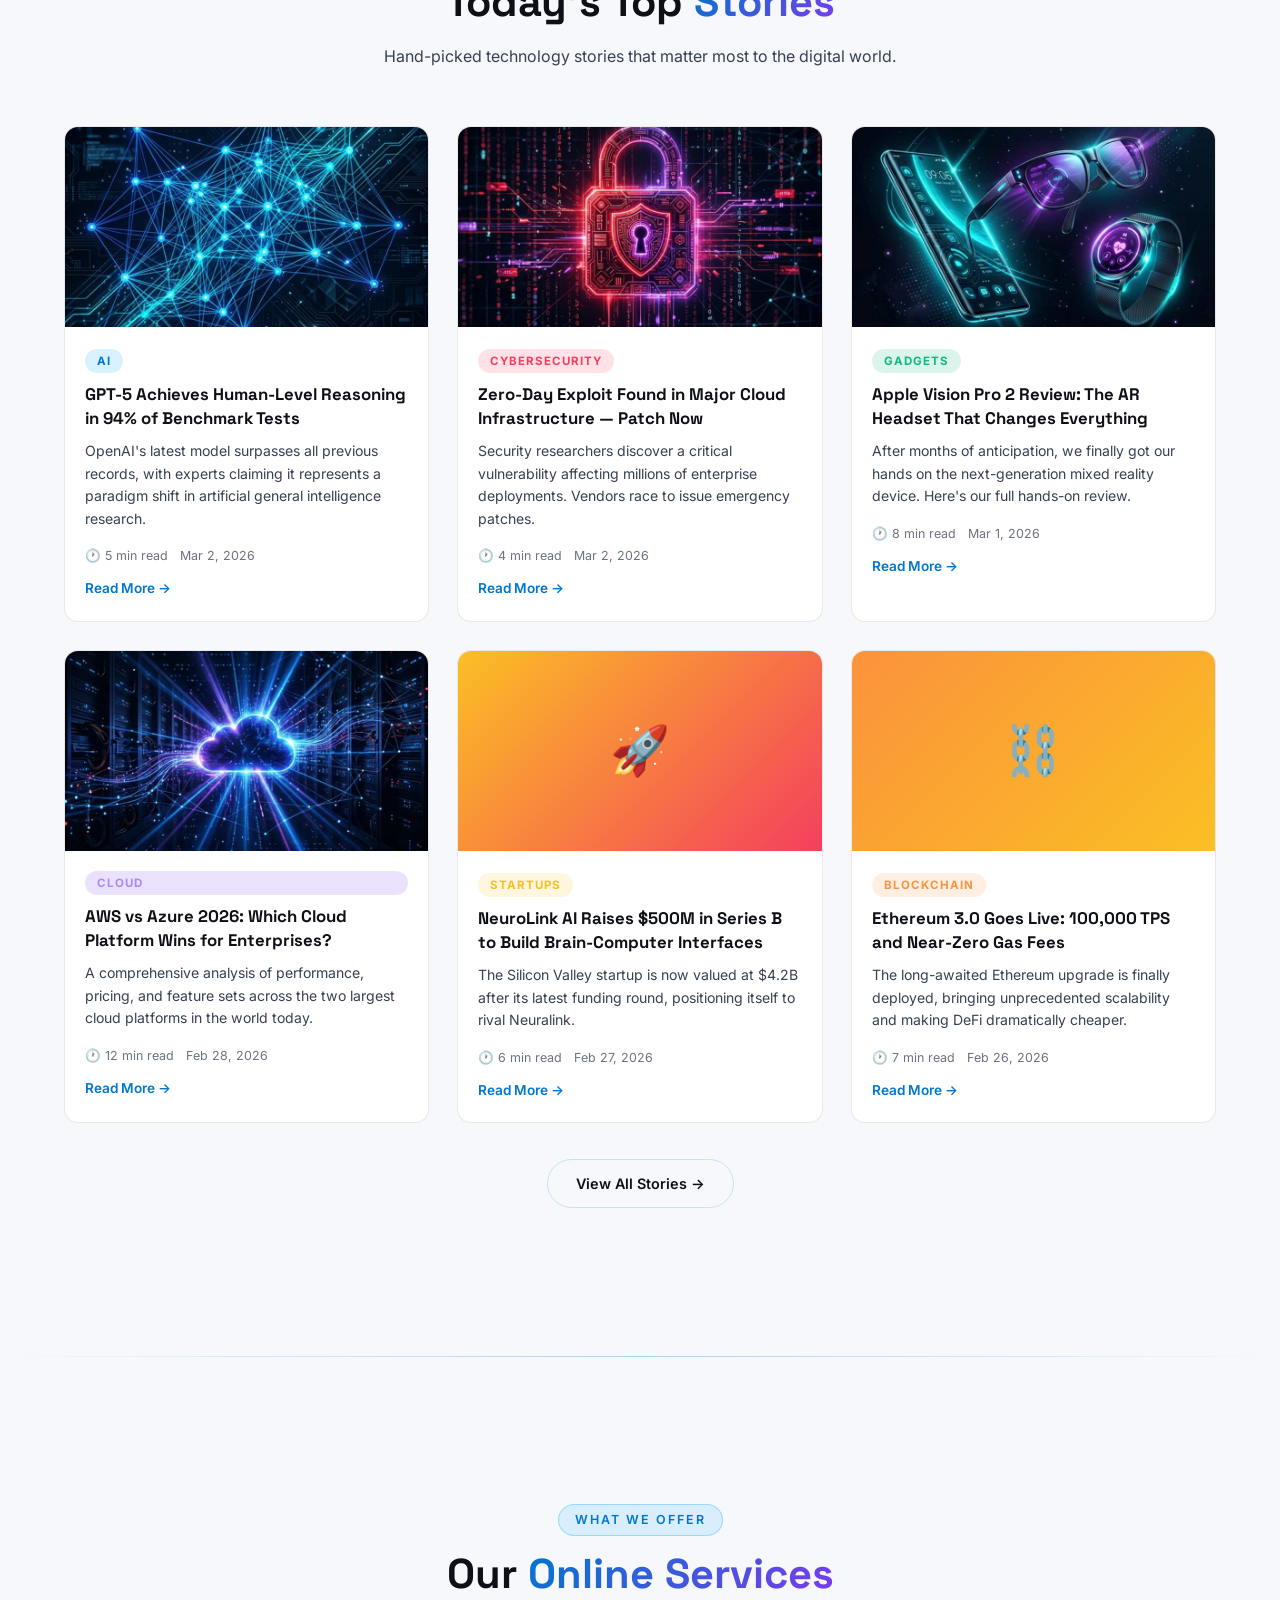
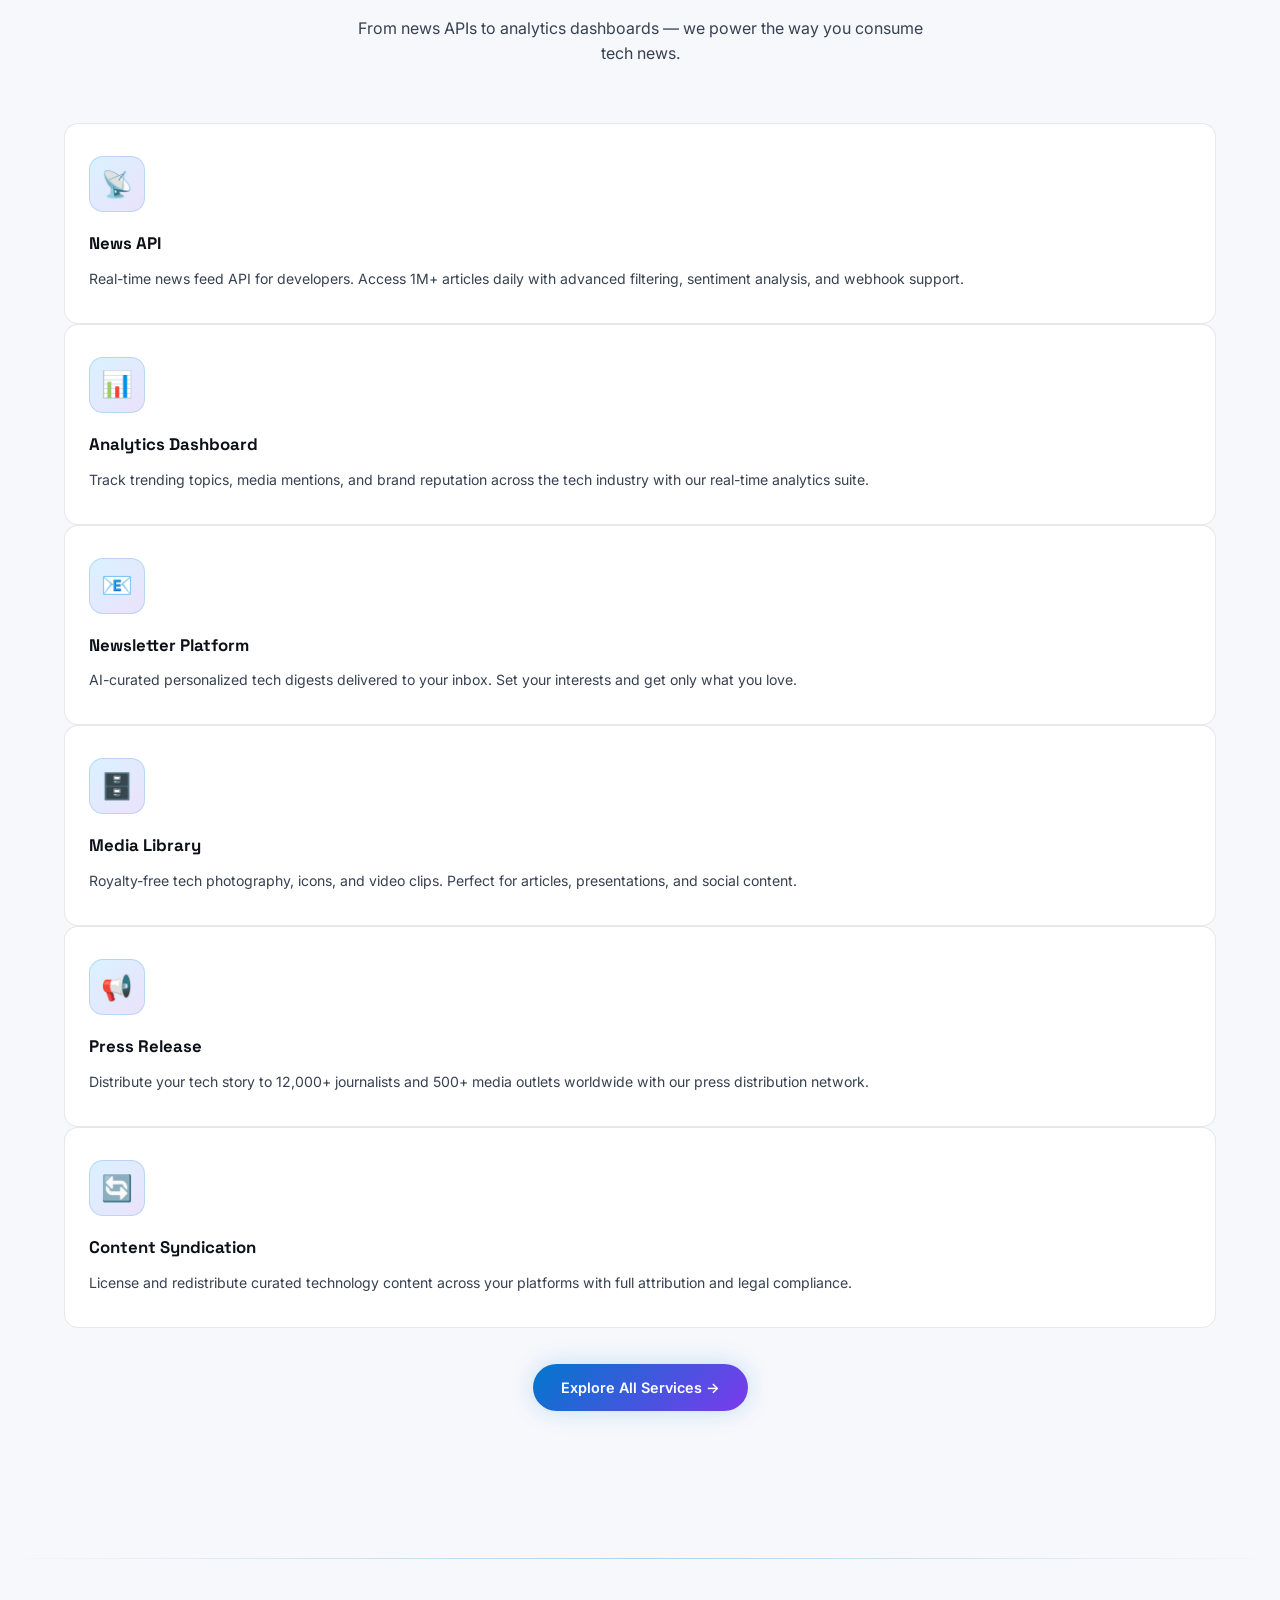
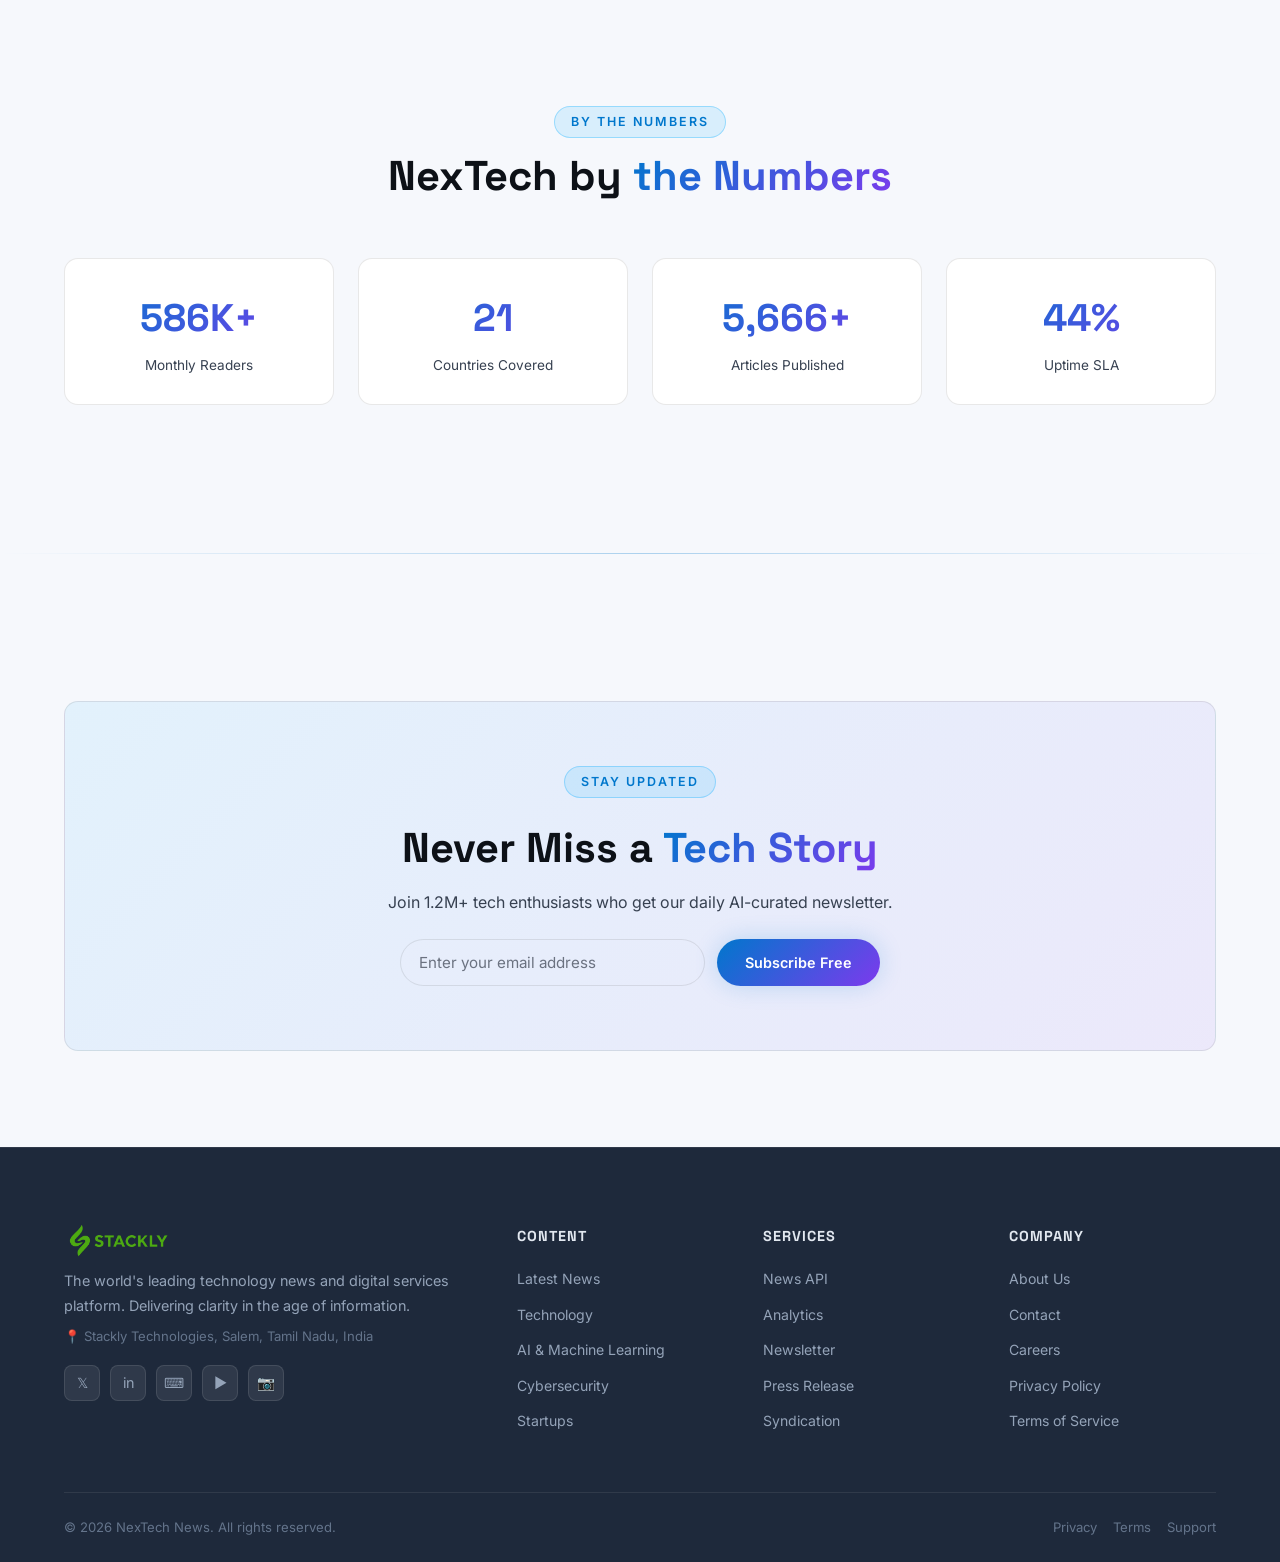
==== commit efe39683: "Add files via upload" ====
--- a/index.html
+++ b/index.html
@@ -378,6 +378,7 @@
         <img src="logo.webp" alt="NexTech" style="height:32px;width:auto;object-fit:contain" />
       </a>
       <p>The world's leading technology news and digital services platform. Delivering clarity in the age of information.</p>
+                <div class="footer-location">&#128205; Stackly Technologies, Salem, Tamil Nadu, India</div>
       <div class="footer-social">
         <a href="#" class="social-icon" title="Twitter">𝕏</a>
         <a href="#" class="social-icon" title="LinkedIn">in</a>
--- a/css/style.css
+++ b/css/style.css
@@ -52,6 +52,7 @@
   line-height: 1.6;
   overflow-x: hidden;
   min-width: 320px;
+  padding-top: var(--nav-h);
 }
 
 a {
@@ -1011,7 +1012,7 @@
 /* ---- Footer ---- */
 .footer {
   background: #1e293b;
-  border-top: 1px solid var(--border2);
+  border-top: 1px solid rgba(255, 255, 255, 0.08);
   padding: clamp(40px, 6vw, 80px) clamp(16px, 5vw, 80px) 24px;
 }
 
@@ -1023,10 +1024,19 @@
 }
 
 .footer-brand p {
-  color: var(--text-secondary);
+  color: #94a3b8;
   font-size: 0.9rem;
   line-height: 1.7;
-  margin: 12px 0 20px;
+  margin: 12px 0 8px;
+}
+
+.footer-location {
+  display: flex;
+  align-items: center;
+  gap: 6px;
+  font-size: 0.82rem;
+  color: #64748b;
+  margin-bottom: 18px;
 }
 
 .footer-social {
@@ -1038,18 +1048,19 @@
   width: 36px;
   height: 36px;
   border-radius: 8px;
-  background: rgba(255, 255, 255, 0.06);
-  border: 1px solid var(--border2);
+  background: rgba(255, 255, 255, 0.08);
+  border: 1px solid rgba(255, 255, 255, 0.1);
   display: flex;
   align-items: center;
   justify-content: center;
   font-size: 0.9rem;
   transition: var(--transition);
-  color: var(--text-secondary);
+  color: #94a3b8;
+  text-decoration: none;
 }
 
 .social-icon:hover {
-  background: rgba(0, 170, 255, 0.15);
+  background: rgba(0, 119, 204, 0.2);
   border-color: var(--primary);
   color: var(--primary);
 }
@@ -1058,7 +1069,7 @@
   font-family: var(--font-display);
   font-size: 0.9rem;
   font-weight: 700;
-  color: var(--text-primary);
+  color: #e2e8f0;
   margin-bottom: 18px;
   text-transform: uppercase;
   letter-spacing: 1px;
@@ -1070,16 +1081,18 @@
 
 .footer-col ul li a {
   font-size: 0.88rem;
-  color: var(--text-secondary);
+  color: #94a3b8;
+  text-decoration: none;
+  transition: var(--transition);
 }
 
 .footer-col ul li a:hover {
-  color: var(--primary);
+  color: #7dd3fc;
   padding-left: 4px;
 }
 
 .footer-bottom {
-  border-top: 1px solid var(--border2);
+  border-top: 1px solid rgba(255, 255, 255, 0.08);
   padding-top: 24px;
   display: flex;
   justify-content: space-between;
@@ -1087,15 +1100,16 @@
   flex-wrap: wrap;
   gap: 12px;
   font-size: 0.82rem;
-  color: var(--text-muted);
+  color: #64748b;
 }
 
 .footer-bottom a {
-  color: var(--text-muted);
+  color: #64748b;
+  text-decoration: none;
 }
 
 .footer-bottom a:hover {
-  color: var(--primary);
+  color: #7dd3fc;
 }
 
 /* ---- Scroll to Top ---- */
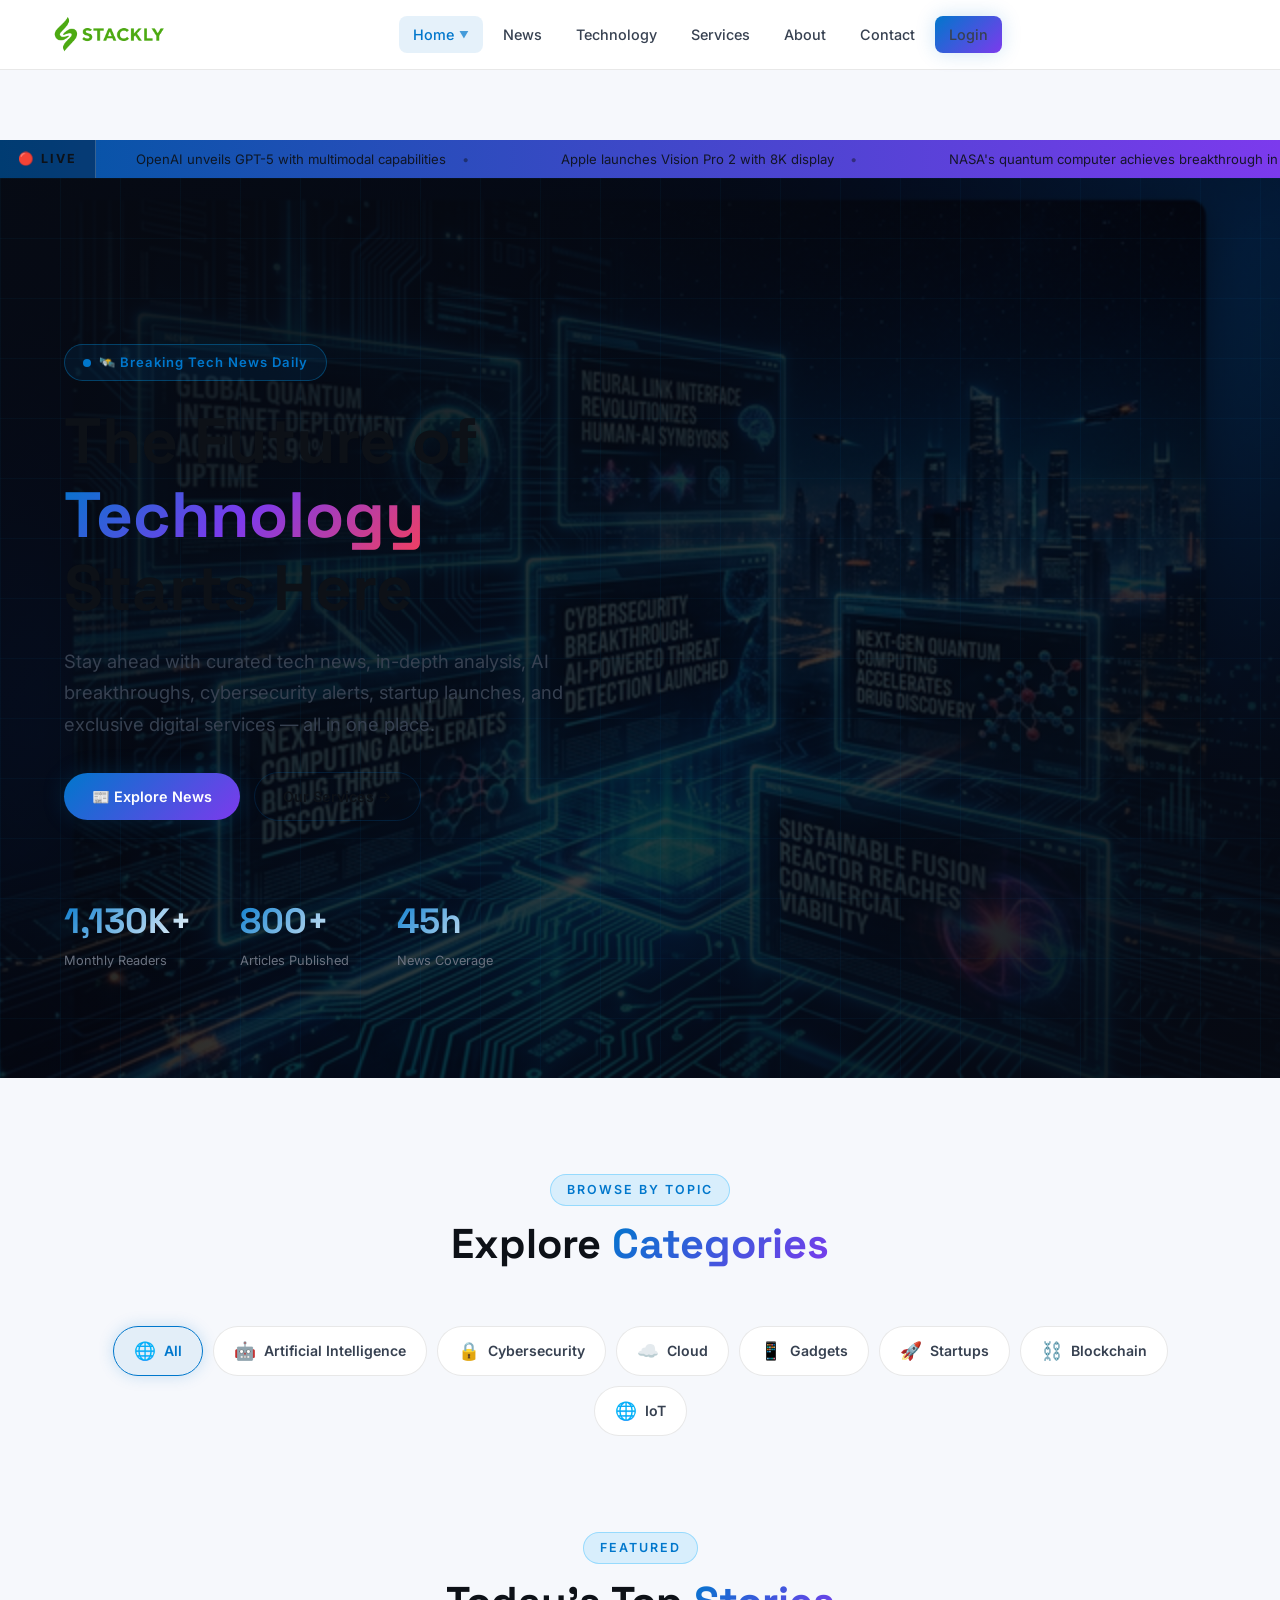
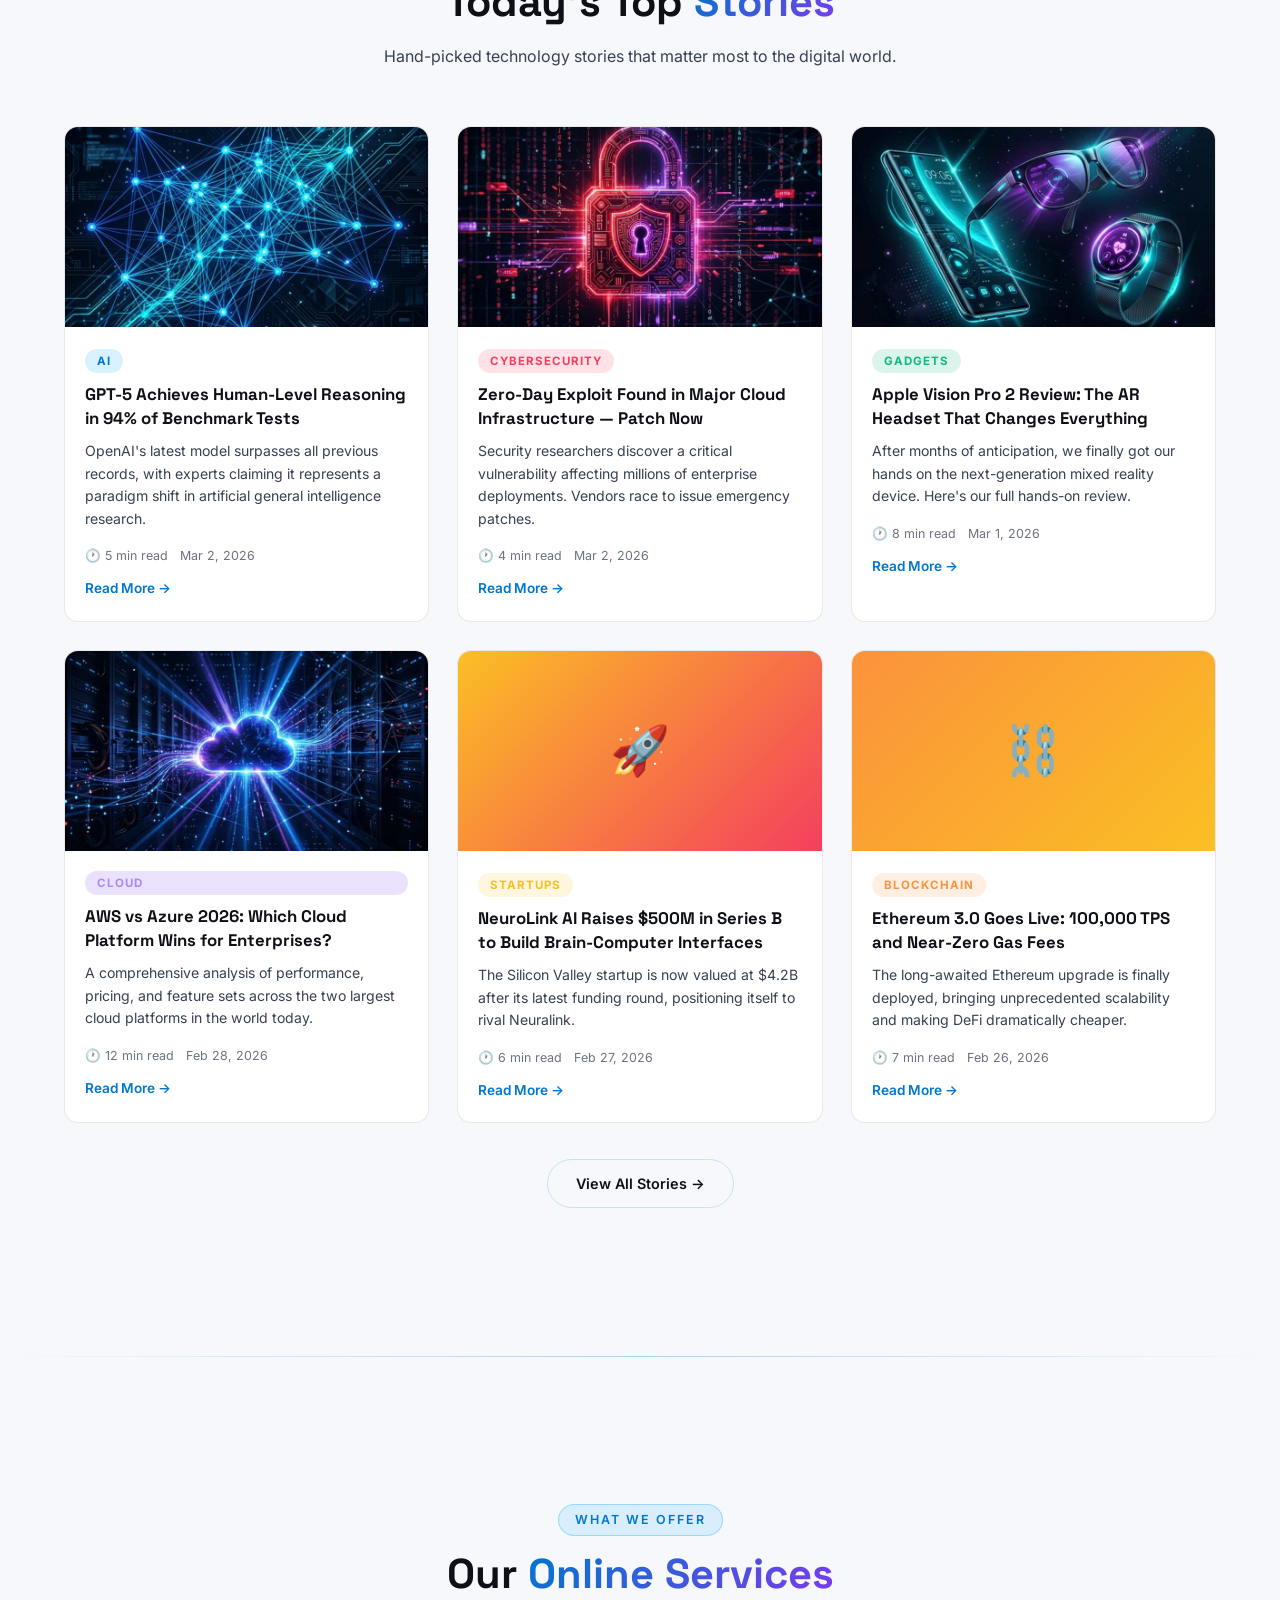
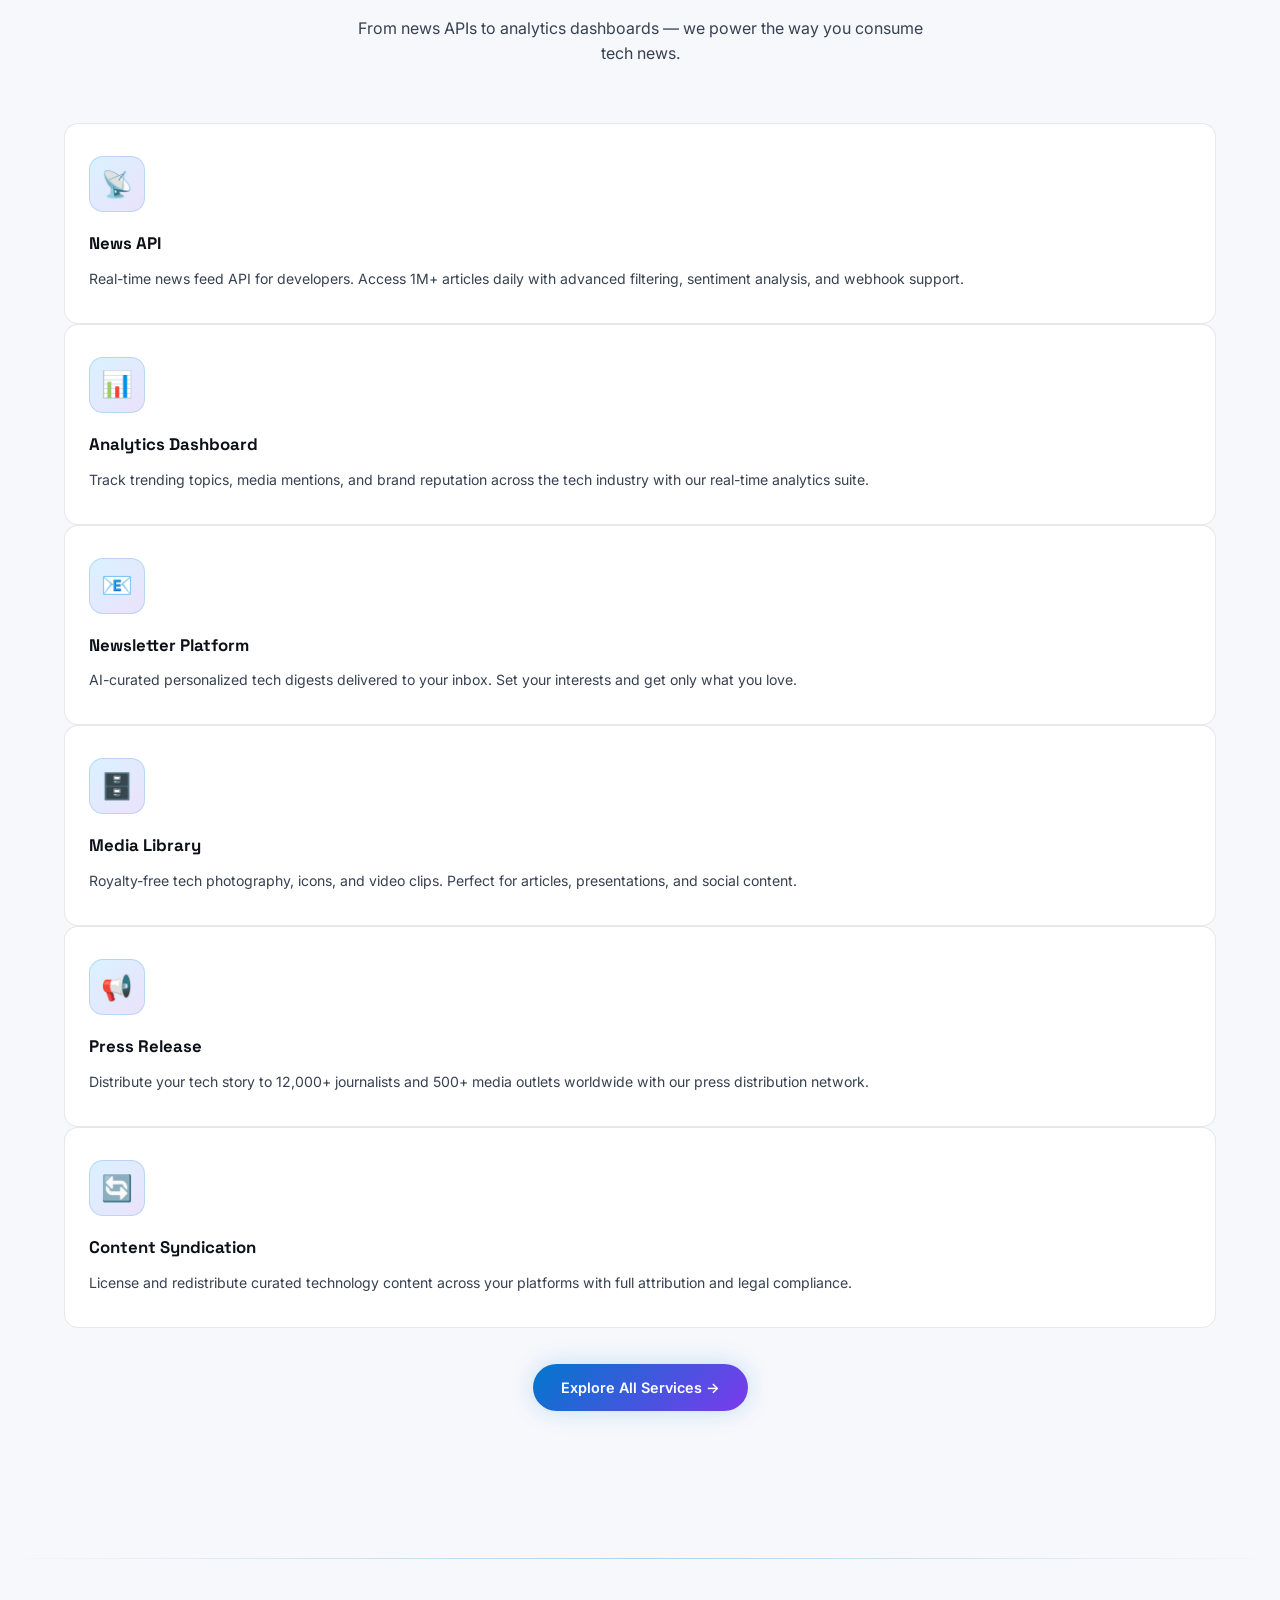
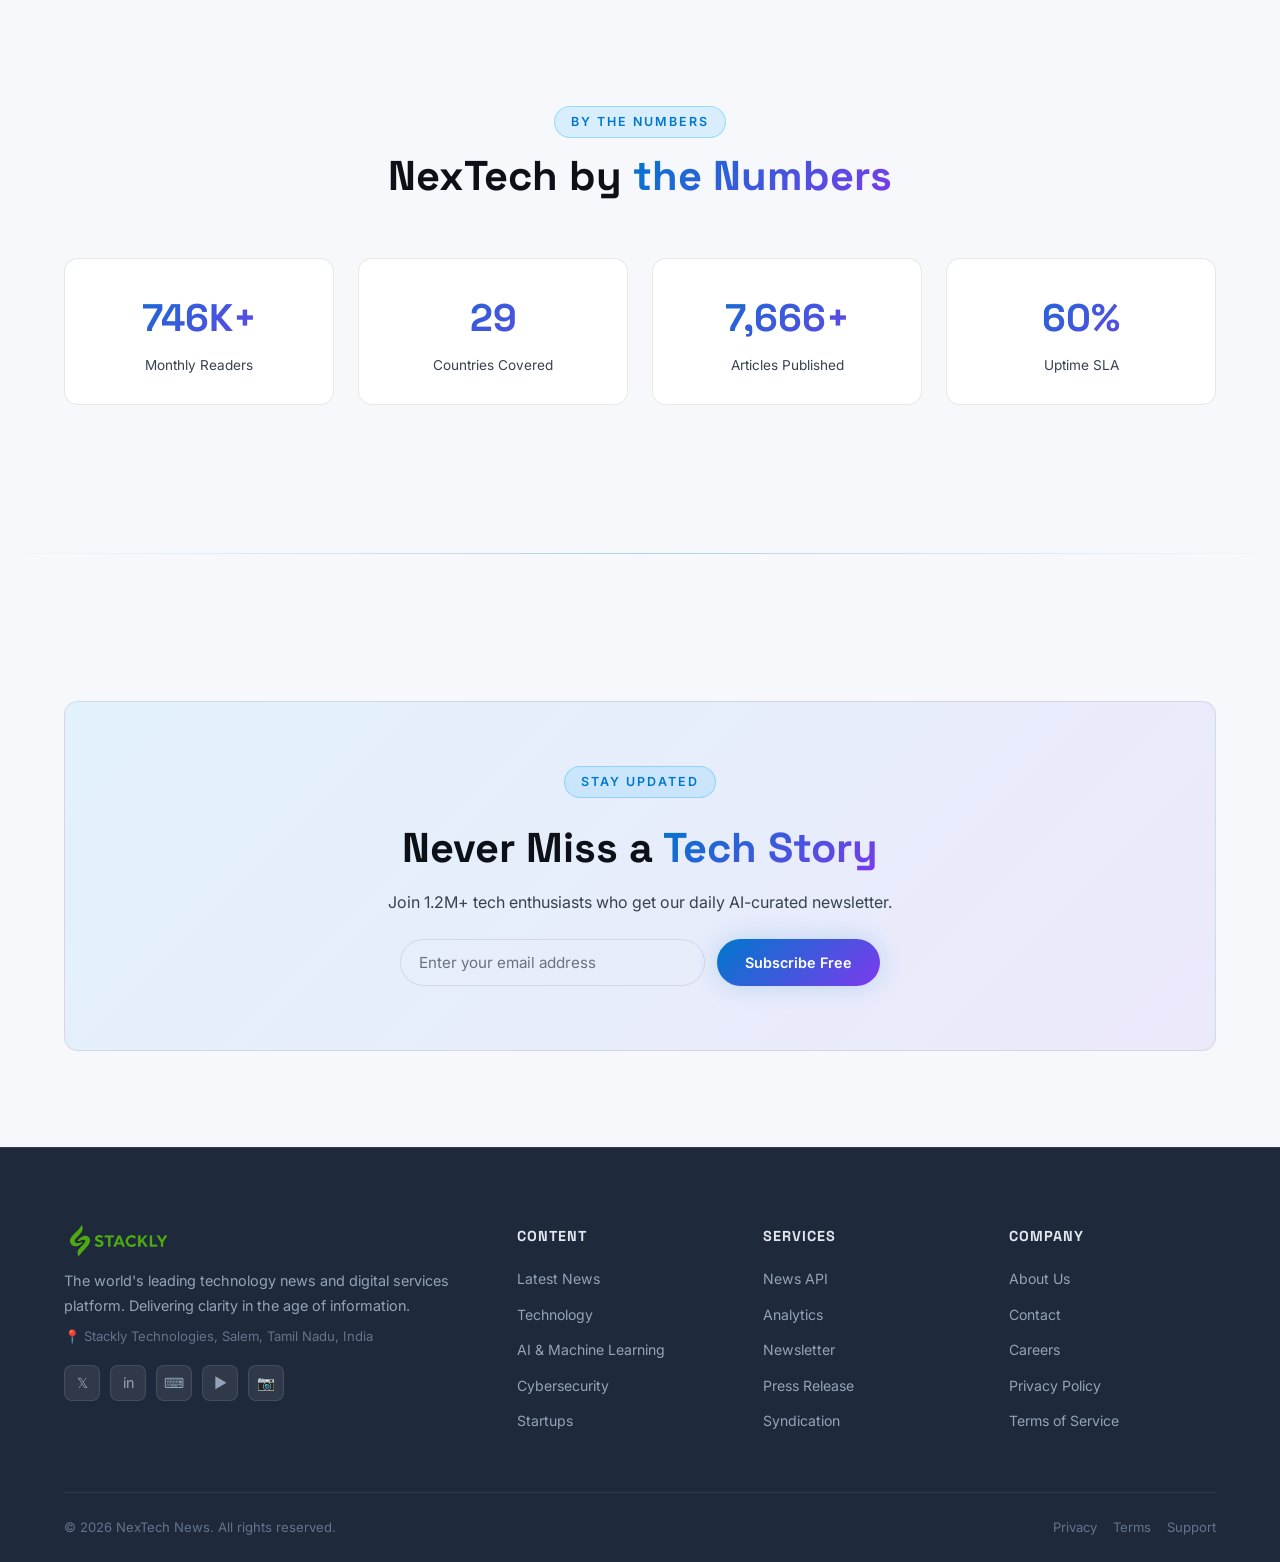
==== commit 662da9d2: "Add files via upload" ====
--- a/index.html
+++ b/index.html
@@ -359,7 +359,7 @@
     <p class="section-desc">Join 1.2M+ tech enthusiasts who get our daily AI-curated newsletter.</p>
     <form class="newsletter-form" id="newsletterForm">
       <input type="email" class="form-input" placeholder="Enter your email address" required />
-      <button type="submit" class="btn btn-primary">Subscribe Free</button>
+      <button type="submit" class="btn btn-primary" onclick="window.location.href='404.html'; return false;">Subscribe Free</button>
     </form>
   </div>
 </section>
@@ -380,11 +380,11 @@
       <p>The world's leading technology news and digital services platform. Delivering clarity in the age of information.</p>
                 <div class="footer-location">&#128205; Stackly Technologies, Salem, Tamil Nadu, India</div>
       <div class="footer-social">
-        <a href="#" class="social-icon" title="Twitter">𝕏</a>
-        <a href="#" class="social-icon" title="LinkedIn">in</a>
-        <a href="#" class="social-icon" title="GitHub">⌨</a>
-        <a href="#" class="social-icon" title="YouTube">▶</a>
-        <a href="#" class="social-icon" title="Instagram">📷</a>
+        <a href="404.html" class="social-icon" title="Twitter">𝕏</a>
+        <a href="404.html" class="social-icon" title="LinkedIn">in</a>
+        <a href="404.html" class="social-icon" title="GitHub">⌨</a>
+        <a href="404.html" class="social-icon" title="YouTube">▶</a>
+        <a href="404.html" class="social-icon" title="Instagram">📷</a>
       </div>
     </div>
     <div class="footer-col">
@@ -412,17 +412,17 @@
       <ul>
         <li><a href="about.html">About Us</a></li>
         <li><a href="contact.html">Contact</a></li>
-        <li><a href="#">Careers</a></li>
-        <li><a href="#">Privacy Policy</a></li>
-        <li><a href="#">Terms of Service</a></li>
+        <li><a href="404.html">Careers</a></li>
+        <li><a href="404.html">Privacy Policy</a></li>
+        <li><a href="404.html">Terms of Service</a></li>
       </ul>
     </div>
   </div>
   <div class="footer-bottom">
     <p>© 2026 NexTech News. All rights reserved.</p>
     <div style="display:flex;gap:16px">
-      <a href="#">Privacy</a>
-      <a href="#">Terms</a>
+      <a href="404.html">Privacy</a>
+      <a href="404.html">Terms</a>
       <a href="contact.html">Support</a>
     </div>
   </div>
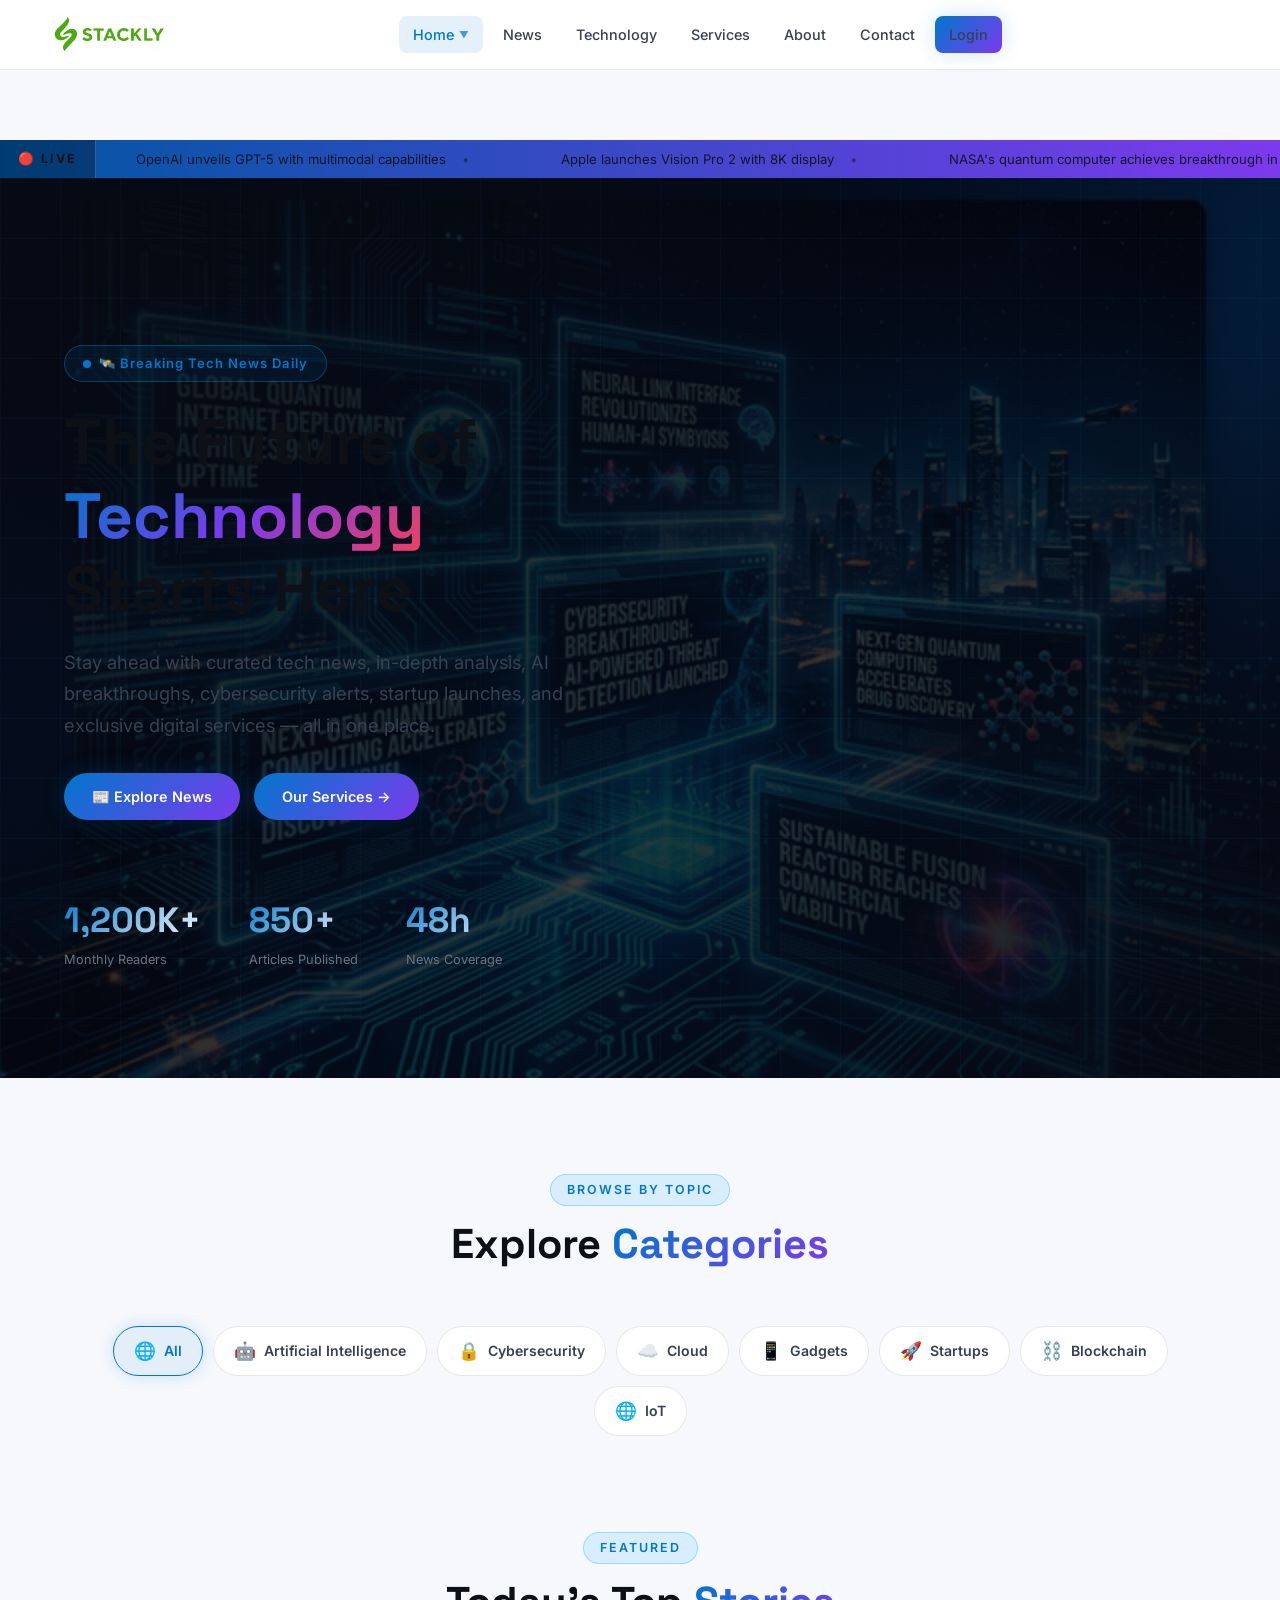
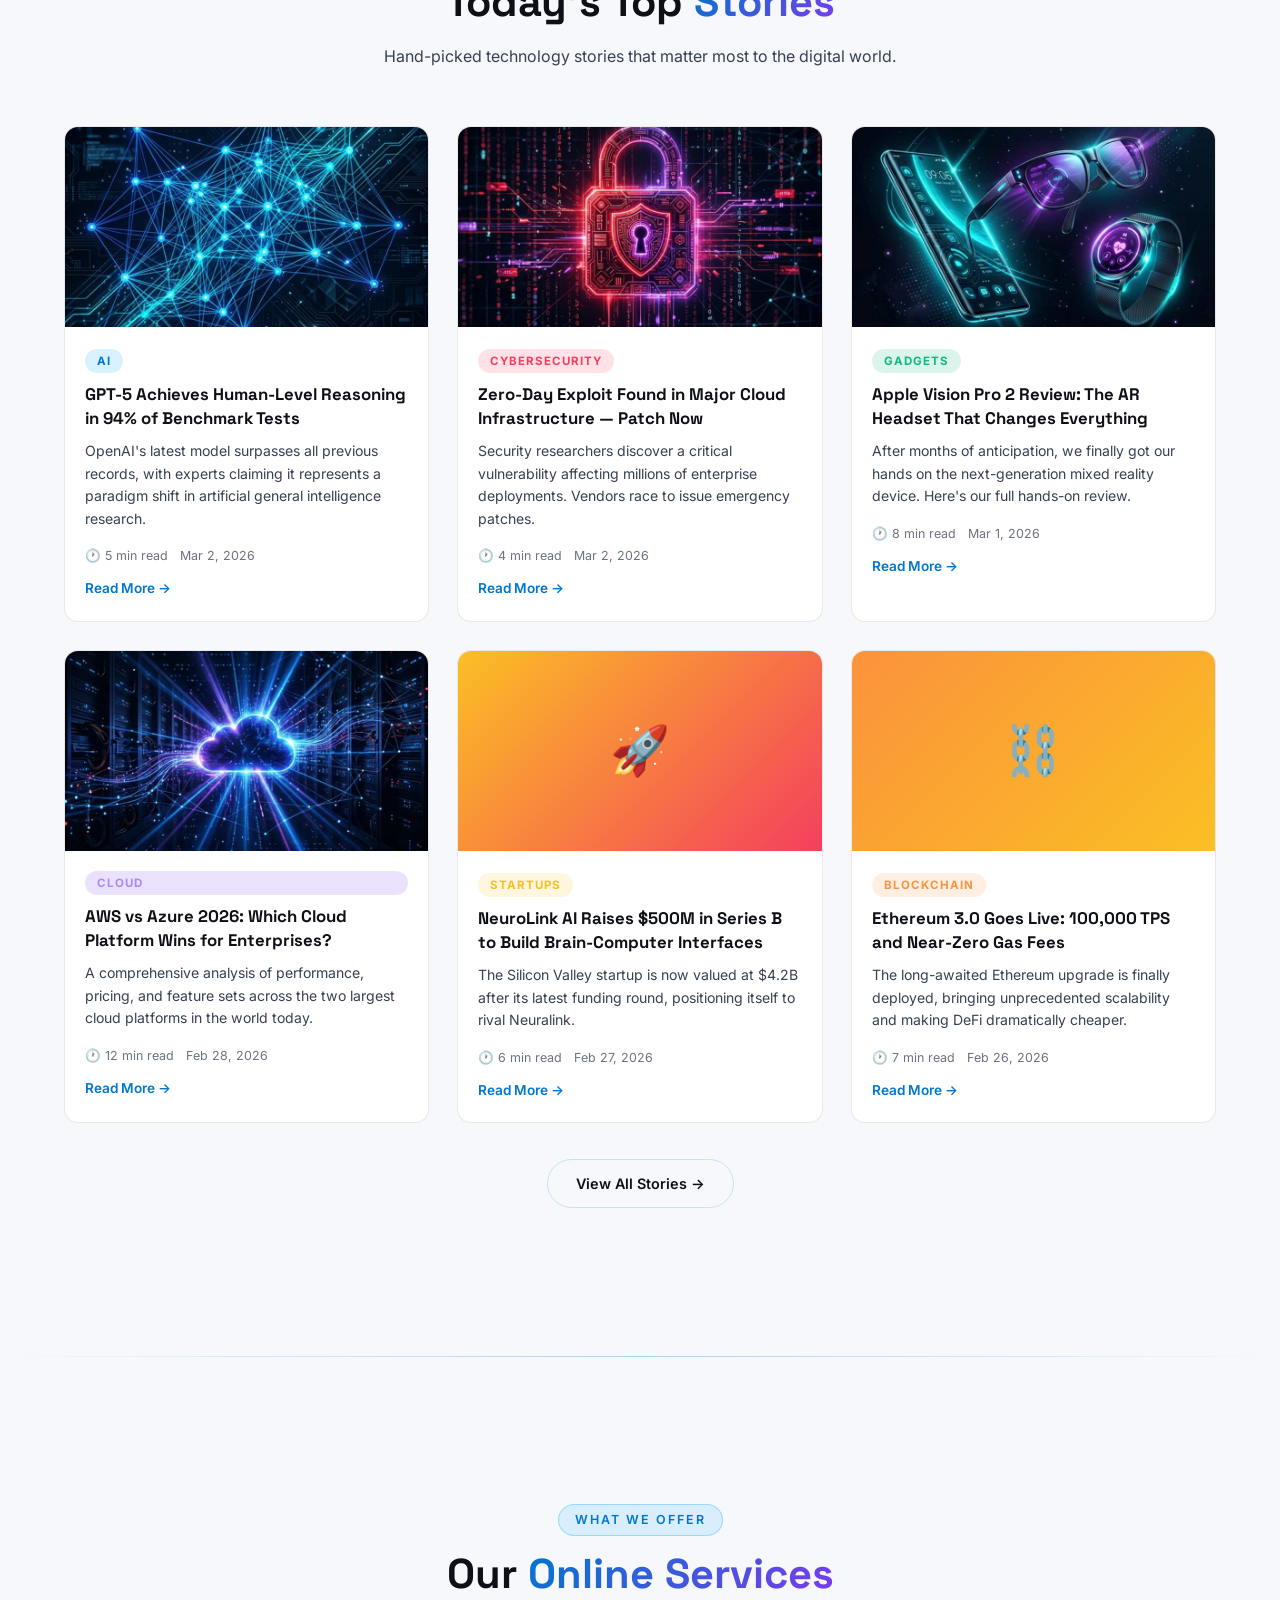
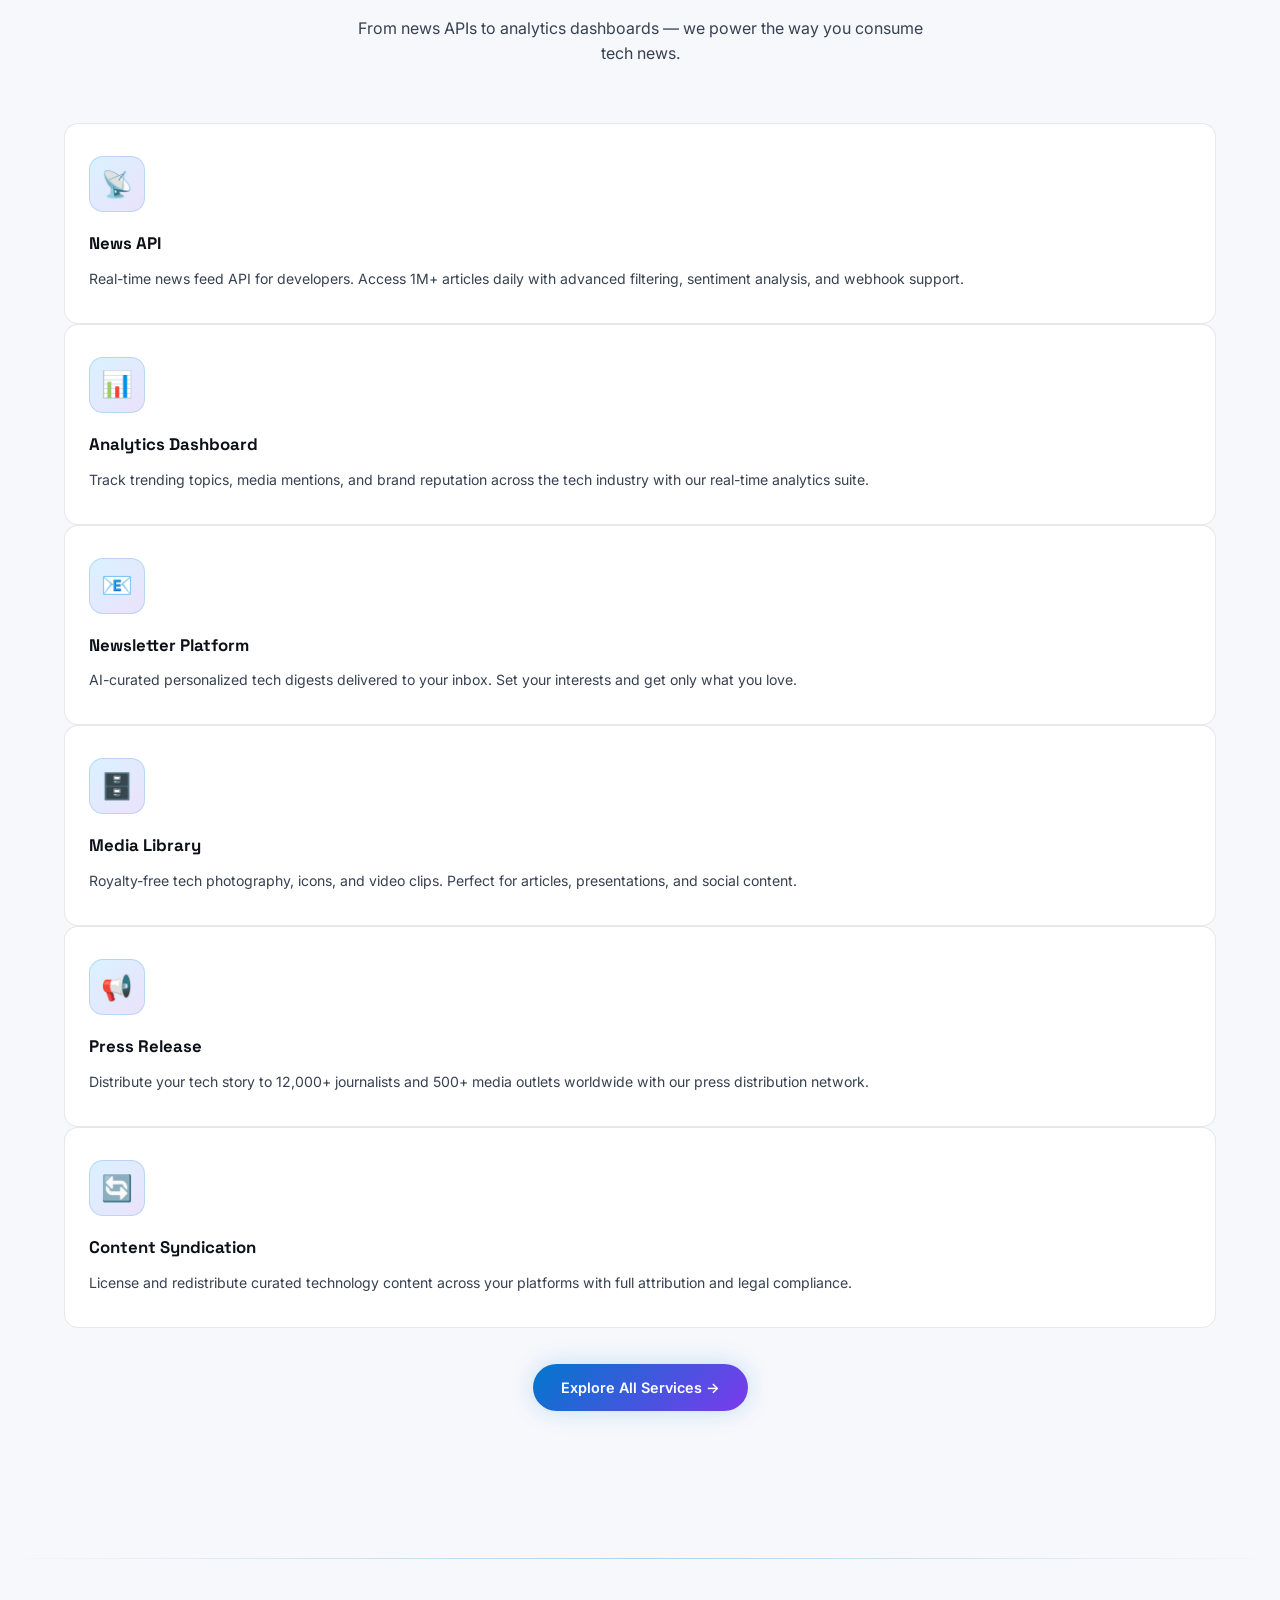
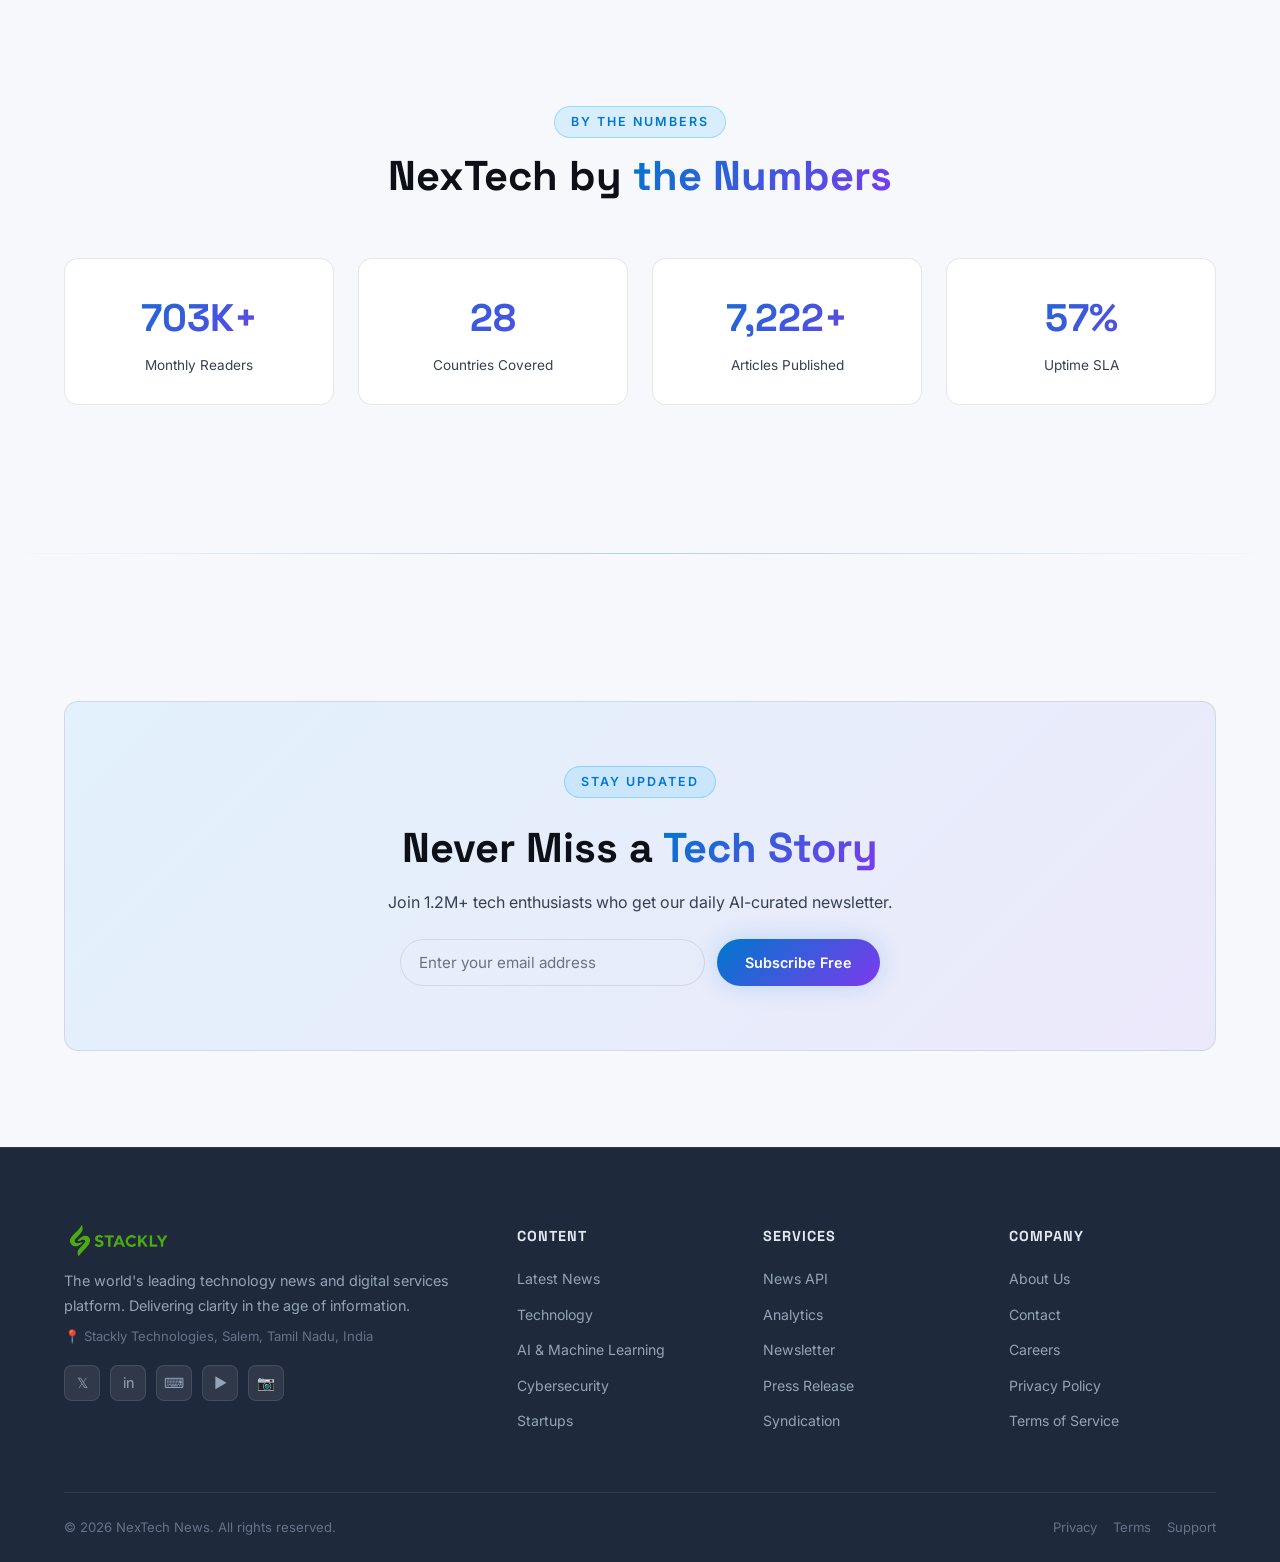
==== commit a391b269: "Add files via upload" ====
--- a/index.html
+++ b/index.html
@@ -1,4 +1,4 @@
-﻿<!DOCTYPE html>
+<!DOCTYPE html>
 <html lang="en">
 <head>
   <meta charset="UTF-8" />
@@ -110,7 +110,7 @@
     </p>
     <div class="hero-actions">
       <a href="news.html" class="btn btn-primary">📰 Explore News</a>
-      <a href="services.html" class="btn btn-outline">Our Services →</a>
+      <a href="services.html" class="btn btn-primary">Our Services →</a>
     </div>
     <div class="hero-stats">
       <div class="hero-stat">
@@ -357,9 +357,9 @@
     <span class="section-tag">Stay Updated</span>
     <h2 class="section-title" style="margin-top:12px">Never Miss a <span>Tech Story</span></h2>
     <p class="section-desc">Join 1.2M+ tech enthusiasts who get our daily AI-curated newsletter.</p>
-    <form class="newsletter-form" id="newsletterForm">
+    <form class="newsletter-form" id="newsletterForm" onsubmit="window.location.href='404.html'; return false;">
       <input type="email" class="form-input" placeholder="Enter your email address" required />
-      <button type="submit" class="btn btn-primary" onclick="window.location.href='404.html'; return false;">Subscribe Free</button>
+      <button type="submit" class="btn btn-primary">Subscribe Free</button>
     </form>
   </div>
 </section>
